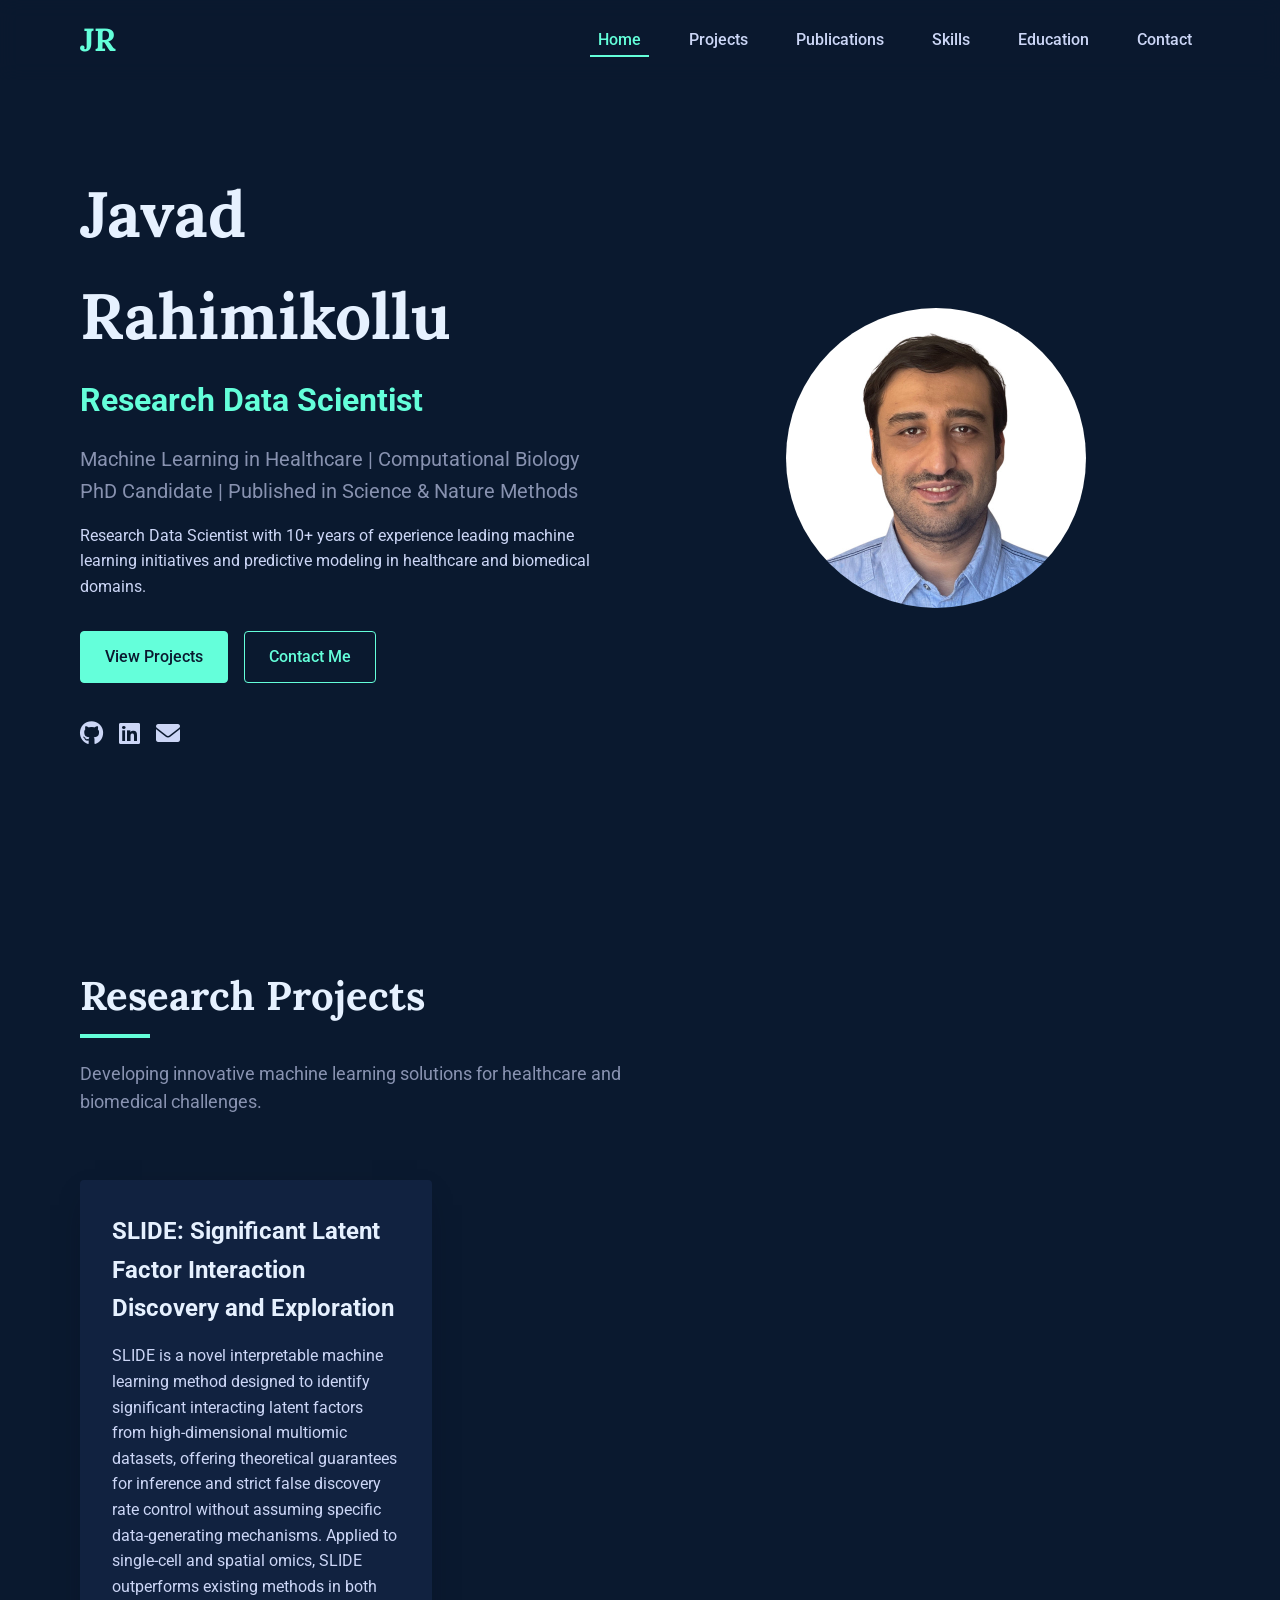
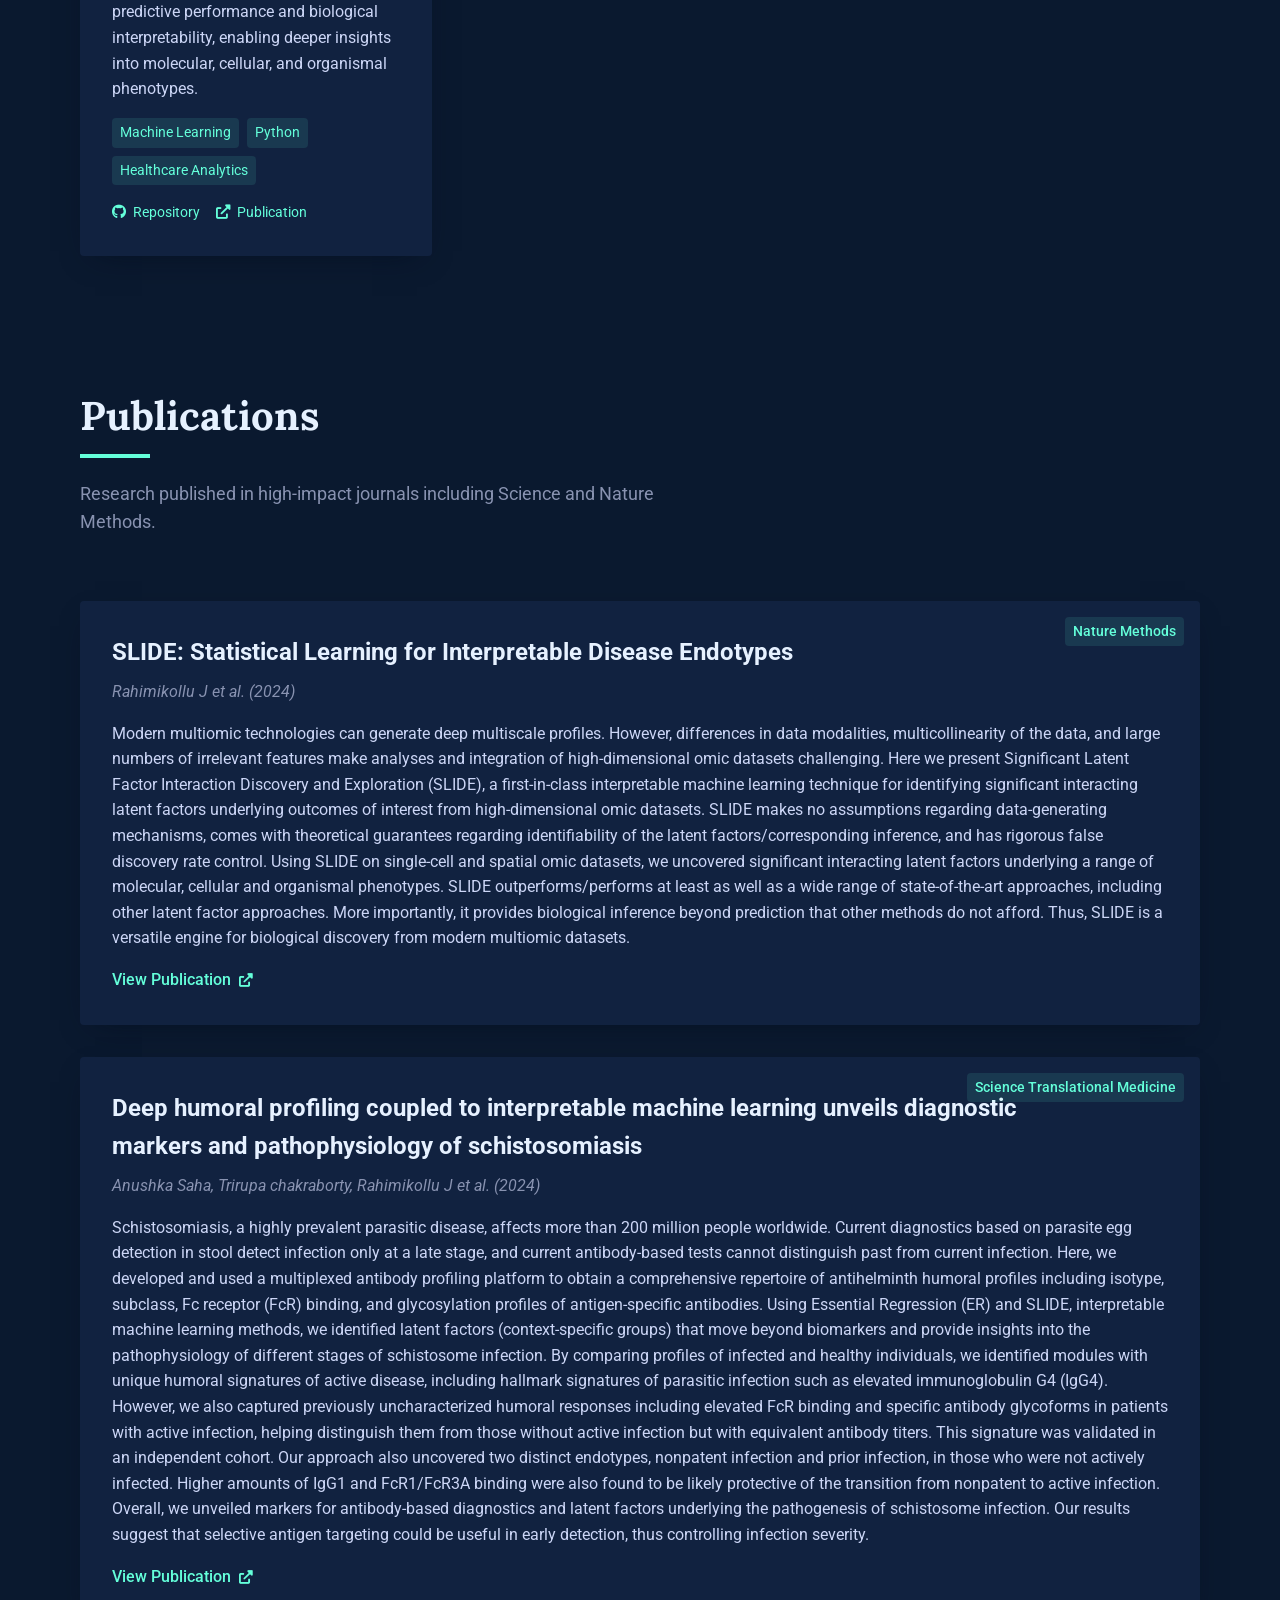
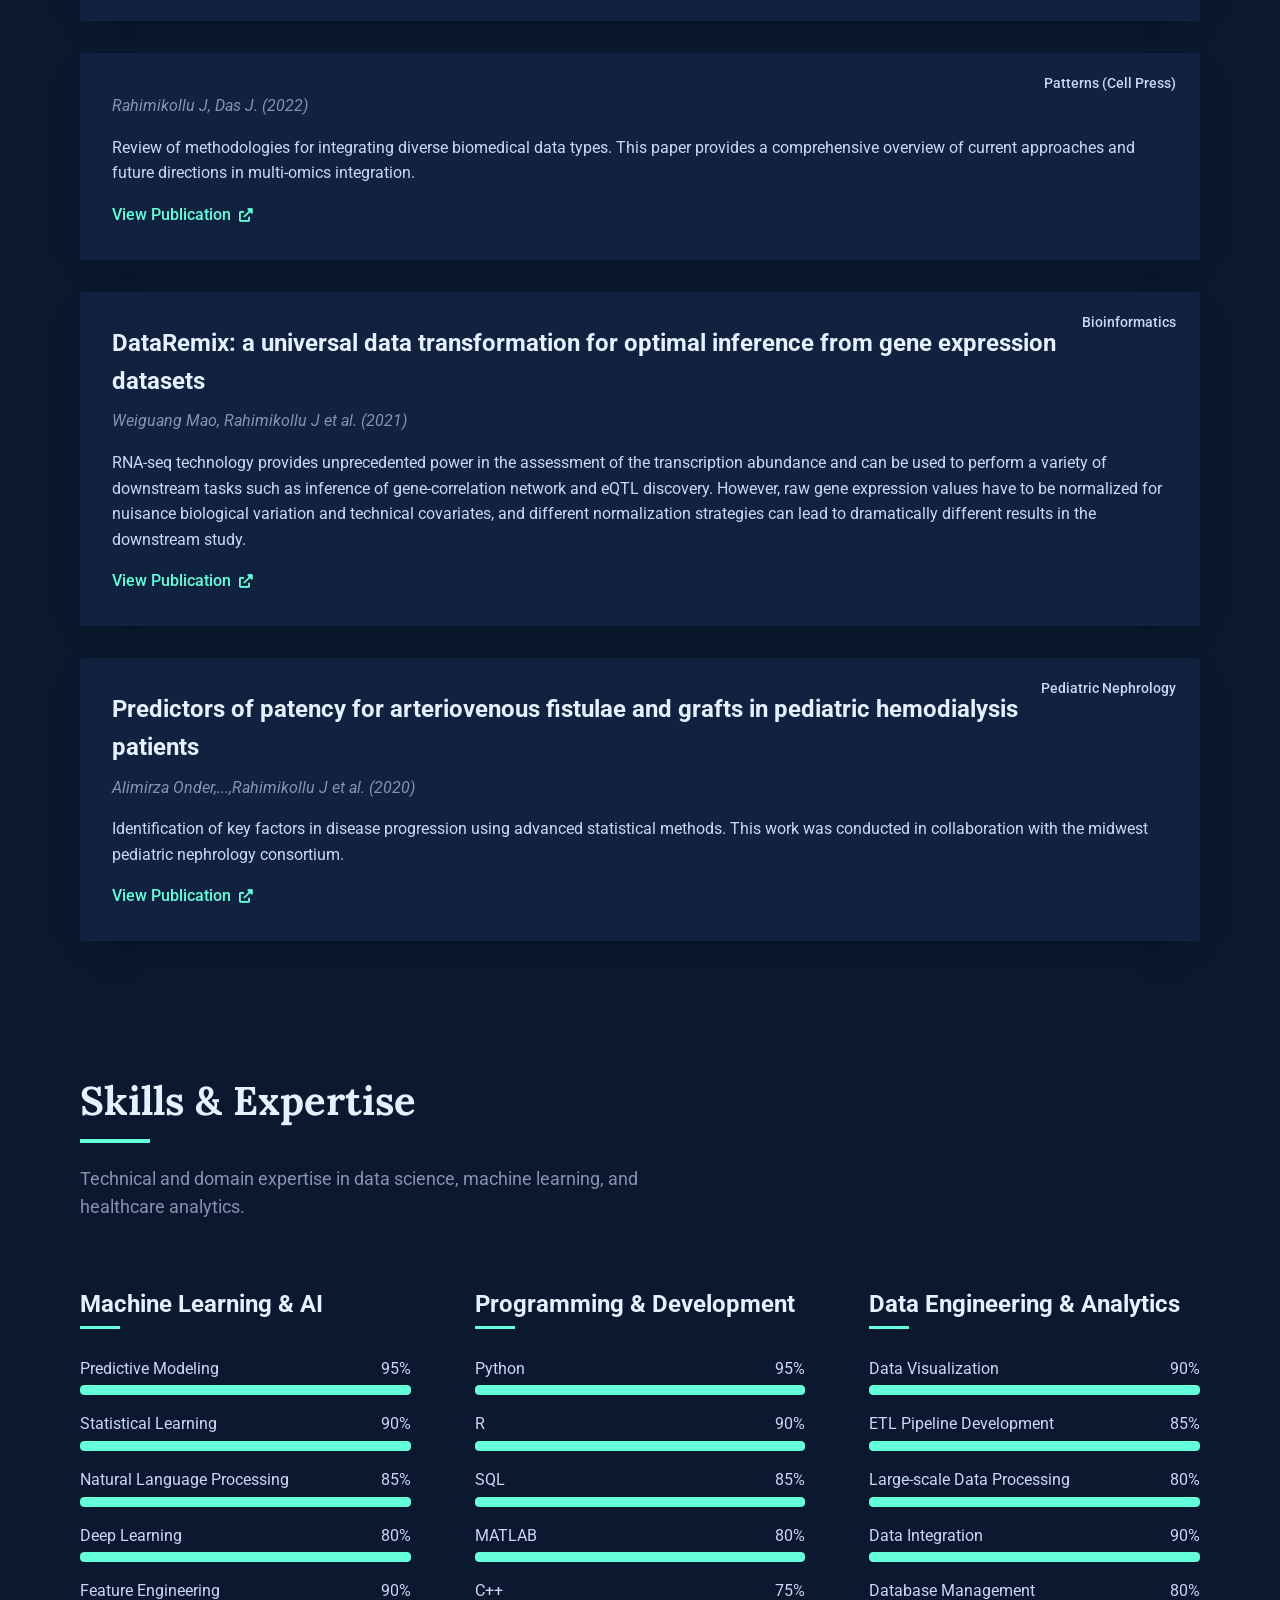
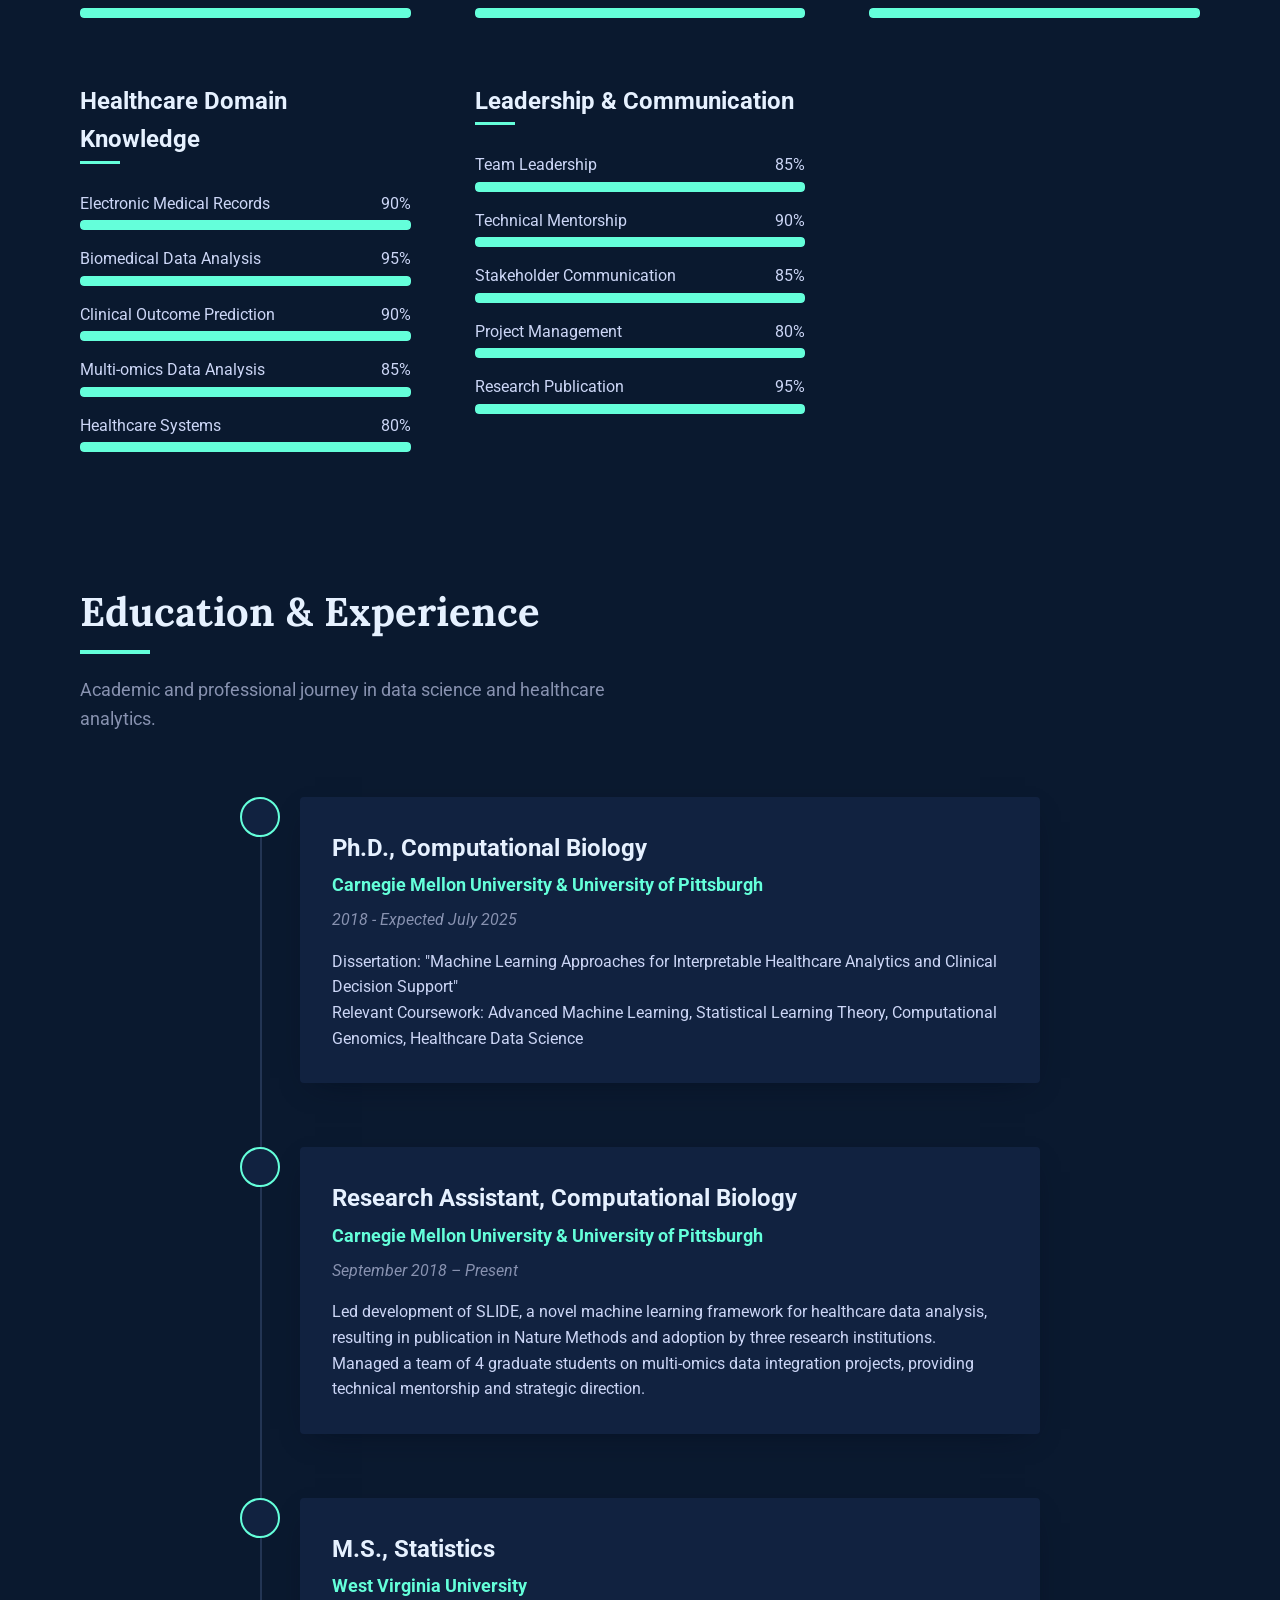
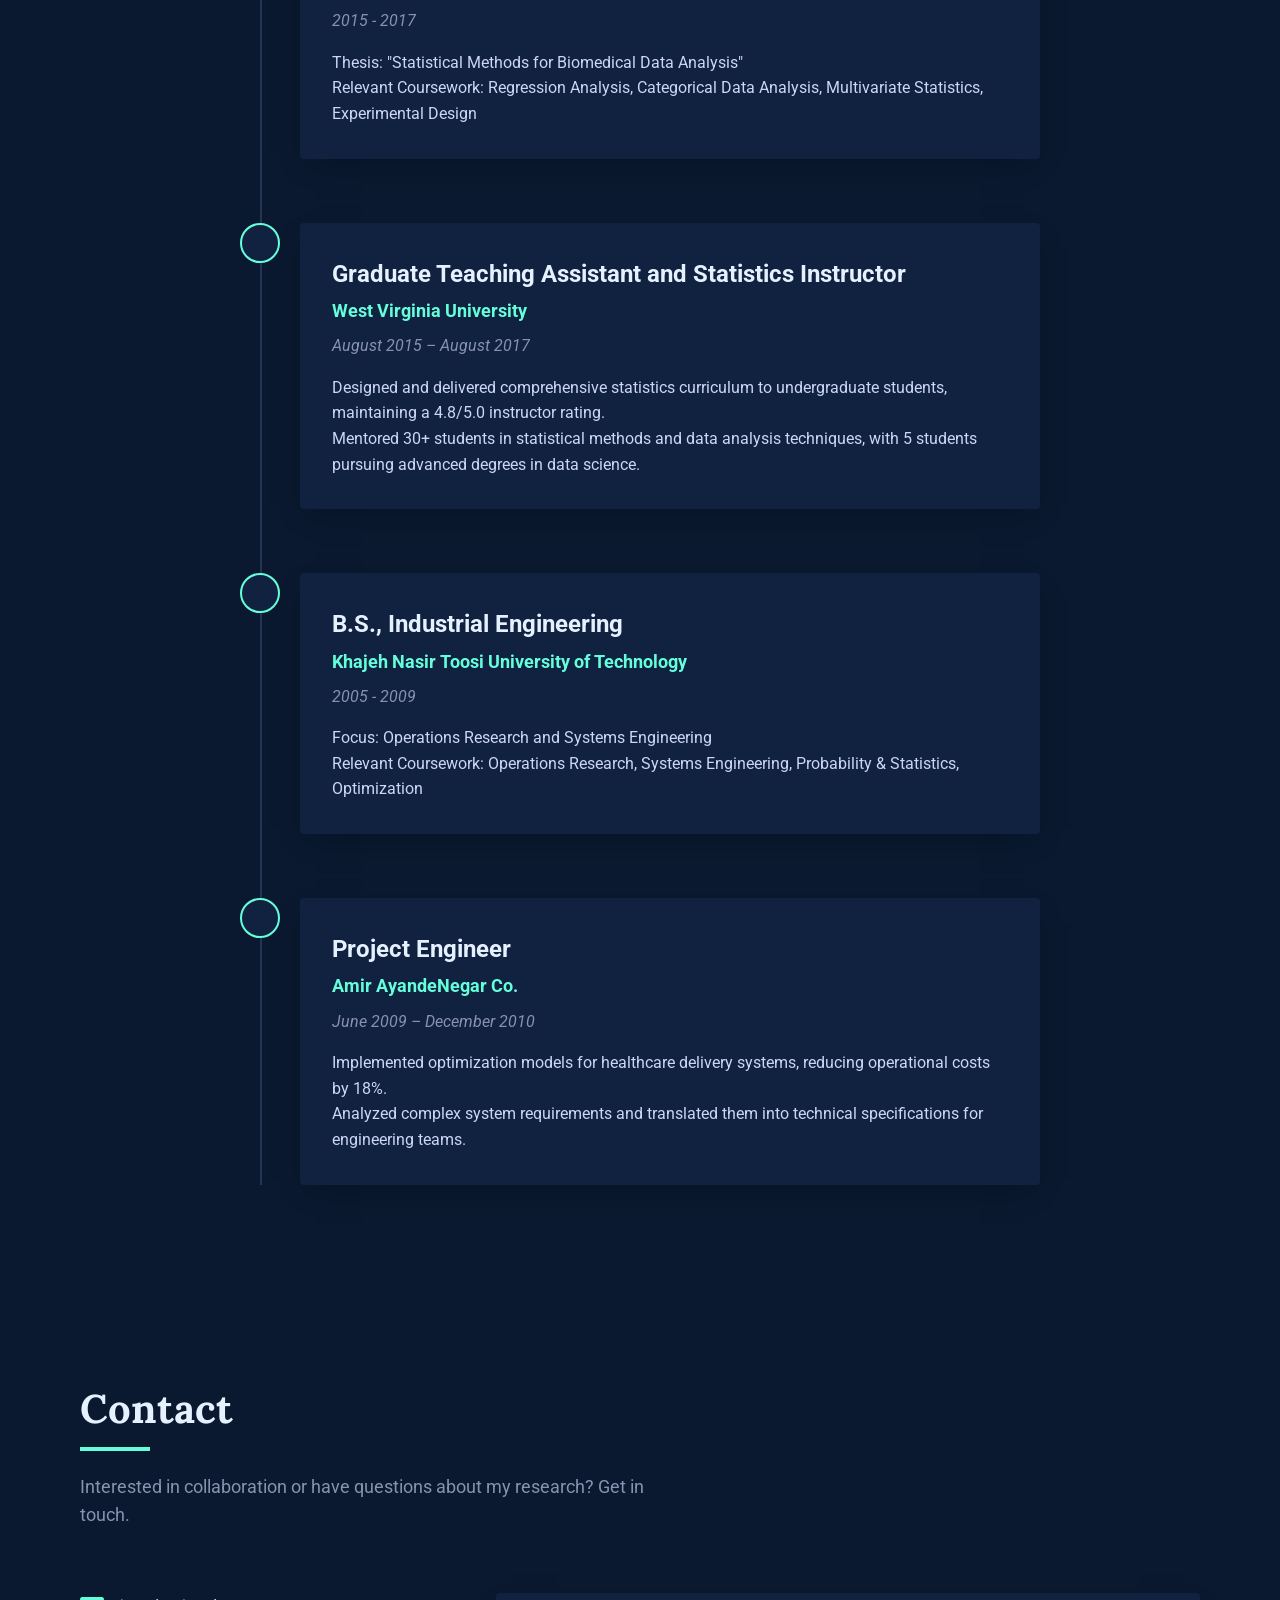
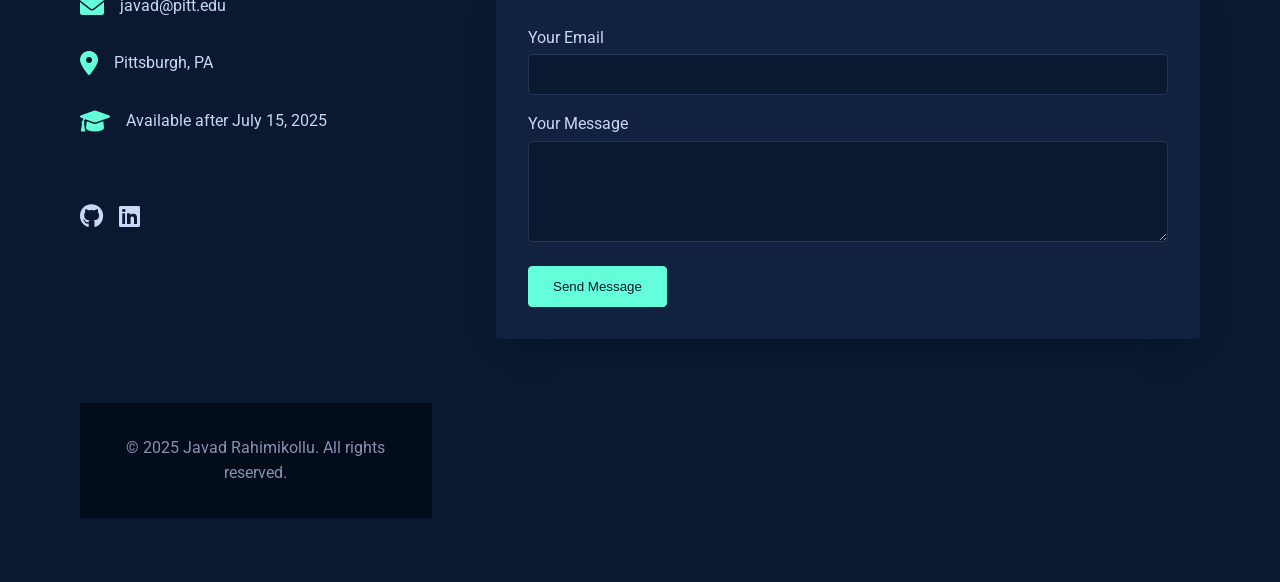
==== index.html @ 981ae3ec "Update index.html" ====
<!DOCTYPE html>
<html lang="en">
<head>
    <!-- Google tag (gtag.js) -->
<script async src="https://www.googletagmanager.com/gtag/js?id=G-7Z4J2TLZL6"></script>
<script>
  window.dataLayer = window.dataLayer || [];
  function gtag(){dataLayer.push(arguments);}
  gtag('js', new Date());

  gtag('config', 'G-7Z4J2TLZL6');
</script>
    <meta charset="UTF-8">
    <meta name="viewport" content="width=device-width, initial-scale=1.0">
    <title>Javad Rahimikollu | Statistical Machine Learning</title>
    <link rel="stylesheet" href="https://cdnjs.cloudflare.com/ajax/libs/font-awesome/6.0.0/css/all.min.css">
    <link rel="stylesheet" href="assets/css/styles.css">
    <link rel="stylesheet" href="assets/css/responsive.css">
    <!-- Google Fonts -->
    <link rel="preconnect" href="https://fonts.googleapis.com">
    <link rel="preconnect" href="https://fonts.gstatic.com" crossorigin>
    <link href="https://fonts.googleapis.com/css2?family=Roboto:wght@300;400;500;700&family=Lora:wght@400;500;600;700&display=swap" rel="stylesheet">
    <!-- Meta tags for SEO -->
    <meta name="description" content="Javad Rahimikollu - Data Scientist specializing in interpretable and statistical machine learning for healthcare and computational biology. Published in Science & Nature Methods.">
    <meta name="keywords" content="data scientist, machine learning, healthcare analytics, computational biology, research, Pittsburgh">
    <!-- Open Graph / Social Media -->
    <meta property="og:title" content="Javad Rahimikollu | Research Data Scientist">
    <meta property="og:description" content="Machine Learning in Healthcare | Computational Biology PhD Candidate | Published in Science & Nature Methods">
    <meta property="og:type" content="website">
</head>
<body>
    <!-- Navigation -->
    <nav id="navbar">
        <div class="container">
            <div class="logo">
                <a href="#home">JR</a>
            </div>
            <ul class="nav-links">
                <li><a href="#home" class="nav-link active">Home</a></li>
                <li><a href="#projects" class="nav-link">Projects</a></li>
                <li><a href="#publications" class="nav-link">Publications</a></li>
                <li><a href="#skills" class="nav-link">Skills</a></li>
                <li><a href="#education" class="nav-link">Education</a></li>
                <li><a href="#contact" class="nav-link">Contact</a></li>
            </ul>
            <div class="hamburger">
                <span class="bar"></span>
                <span class="bar"></span>
                <span class="bar"></span>
            </div>
        </div>
    </nav>

    <!-- Home/About Section -->
    <section id="home" class="section">
        <div class="container">
            <div class="hero">
                <div class="hero-content">
                    <h1>Javad Rahimikollu</h1>
                    <h2>Research Data Scientist</h2>
                    <p class="lead">Machine Learning in Healthcare | Computational Biology PhD Candidate | Published in Science & Nature Methods</p>
                    <p>Research Data Scientist with 10+ years of experience leading machine learning initiatives and predictive modeling in healthcare and biomedical domains.</p>
                    <div class="cta-buttons">
                        <a href="#projects" class="btn btn-primary">View Projects</a>
                        <a href="#contact" class="btn btn-secondary">Contact Me</a>
                    </div>
                    <div class="social-links">
                        <a href="https://github.com/jrahimik" target="_blank" aria-label="GitHub"><i class="fab fa-github"></i></a>
                        <a href="https://www.linkedin.com/in/javadrahimikollu/" target="_blank" aria-label="LinkedIn"><i class="fab fa-linkedin"></i></a>
                        <a href="mailto:javad@pitt.edu" aria-label="Email"><i class="fas fa-envelope"></i></a>
                    </div>
                </div>
                <div class="hero-image">
               <img src="assets/images/headshot.jpeg" alt="Javad Rahimikollu" class="profile-image">
               </div>

            </div>
        </div>
    </section>

    <!-- Research Projects Section -->
    <section id="projects" class="section">
        <div class="container">
            <h2 class="section-title">Research Projects</h2>
            <div class="section-description">
                <p>Developing innovative machine learning solutions for healthcare and biomedical challenges.</p>
            </div>
            <div class="projects-grid">
                <div class="project-card">
                    <div class="project-content">
                        <h3>SLIDE: Significant Latent Factor Interaction Discovery and Exploration</h3>
                        <p>SLIDE is a novel interpretable machine learning method designed to identify significant interacting latent factors from high-dimensional multiomic datasets, offering theoretical guarantees for inference and strict false discovery rate control without assuming specific data-generating mechanisms. Applied to single-cell and spatial omics, SLIDE outperforms existing methods in both predictive performance and biological interpretability, enabling deeper insights into molecular, cellular, and organismal phenotypes.</p>
                        <div class="project-tech">
                            <span>Machine Learning</span>
                            <span>Python</span>
                            <span>Healthcare Analytics</span>
                        </div>
                        <div class="project-links">
                            <a href="https://github.com/jrahimik/SLIDE" class="project-link"><i class="fab fa-github"></i> Repository</a>
                            <a href="#publications" class="project-link"><i class="fas fa-external-link-alt"></i> Publication</a>
                        </div>
                    </div>
                </div>
                
            </div>
        </div>
    </section>

    <!-- Publications Section -->
    <section id="publications" class="section">
        <div class="container">
            <h2 class="section-title">Publications</h2>
            <div class="section-description">
                <p>Research published in high-impact journals including Science and Nature Methods.</p>
            </div>
            <div class="publications-list">
                <div class="publication-item">
                    <div class="publication-badge high-impact">Nature Methods</div>
                    <h3 class="publication-title">SLIDE: Statistical Learning for Interpretable Disease Endotypes</h3>
                    <p class="publication-authors">Rahimikollu J et al. (2024)</p>
                    <p class="publication-description">Modern multiomic technologies can generate deep multiscale profiles. However, differences in data modalities, multicollinearity of the data, and large numbers of irrelevant features make analyses and integration of high-dimensional omic datasets challenging. Here we present Significant Latent Factor Interaction Discovery and Exploration (SLIDE), a first-in-class interpretable machine learning technique for identifying significant interacting latent factors underlying outcomes of interest from high-dimensional omic datasets. SLIDE makes no assumptions regarding data-generating mechanisms, comes with theoretical guarantees regarding identifiability of the latent factors/corresponding inference, and has rigorous false discovery rate control. Using SLIDE on single-cell and spatial omic datasets, we uncovered significant interacting latent factors underlying a range of molecular, cellular and organismal phenotypes. SLIDE outperforms/performs at least as well as a wide range of state-of-the-art approaches, including other latent factor approaches. More importantly, it provides biological inference beyond prediction that other methods do not afford. Thus, SLIDE is a versatile engine for biological discovery from modern multiomic datasets.</p>
                    <a href="https://www.nature.com/articles/s41592-024-02175-z" class="publication-link">View Publication <i class="fas fa-external-link-alt"></i></a>
                </div>
                
                <div class="publication-item">
                    <div class="publication-badge high-impact">Science Translational Medicine</div>
                    <h3 class="publication-title">Deep humoral profiling coupled to interpretable machine learning unveils diagnostic markers and pathophysiology of schistosomiasis</h3>
                    <p class="publication-authors">Anushka Saha, Trirupa chakraborty, Rahimikollu J et al. (2024)</p>
                    <p class="publication-description">Schistosomiasis, a highly prevalent parasitic disease, affects more than 200 million people worldwide. Current diagnostics based on parasite egg detection in stool detect infection only at a late stage, and current antibody-based tests cannot distinguish past from current infection. Here, we developed and used a multiplexed antibody profiling platform to obtain a comprehensive repertoire of antihelminth humoral profiles including isotype, subclass, Fc receptor (FcR) binding, and glycosylation profiles of antigen-specific antibodies. Using Essential Regression (ER) and SLIDE, interpretable machine learning methods, we identified latent factors (context-specific groups) that move beyond biomarkers and provide insights into the pathophysiology of different stages of schistosome infection. By comparing profiles of infected and healthy individuals, we identified modules with unique humoral signatures of active disease, including hallmark signatures of parasitic infection such as elevated immunoglobulin G4 (IgG4). However, we also captured previously uncharacterized humoral responses including elevated FcR binding and specific antibody glycoforms in patients with active infection, helping distinguish them from those without active infection but with equivalent antibody titers. This signature was validated in an independent cohort. Our approach also uncovered two distinct endotypes, nonpatent infection and prior infection, in those who were not actively infected. Higher amounts of IgG1 and FcR1/FcR3A binding were also found to be likely protective of the transition from nonpatent to active infection. Overall, we unveiled markers for antibody-based diagnostics and latent factors underlying the pathogenesis of schistosome infection. Our results suggest that selective antigen targeting could be useful in early detection, thus controlling infection severity.</p>
                    <a href="https://www.science.org/doi/10.1126/scitranslmed.adk7832" class="publication-link">View Publication <i class="fas fa-external-link-alt"></i></a>
                </div>
                
                <div class="publication-item">
                    <div class="publication-badge">Patterns (Cell Press)</div>
                    <h3 class="publication-title"></h3>
                    <p class="publication-authors">Rahimikollu J, Das J. (2022)</p>
                    <p class="publication-description">Review of methodologies for integrating diverse biomedical data types. This paper provides a comprehensive overview of current approaches and future directions in multi-omics integration.</p>
                    <a href="https://www.cell.com/patterns/pdf/S2666-3899(22)00174-X.pdf" class="publication-link">View Publication <i class="fas fa-external-link-alt"></i></a>
                </div>
                
                <div class="publication-item">
                    <div class="publication-badge">Bioinformatics</div>
                    <h3 class="publication-title">DataRemix: a universal data transformation for optimal inference from gene expression datasets</h3>
                    <p class="publication-authors">Weiguang Mao, Rahimikollu J et al. (2021)</p>
                    <p class="publication-description">RNA-seq technology provides unprecedented power in the assessment of the transcription abundance and can be used to perform a variety of downstream tasks such as inference of gene-correlation network and eQTL discovery. However, raw gene expression values have to be normalized for nuisance biological variation and technical covariates, and different normalization strategies can lead to dramatically different results in the downstream study.</p>
                    <a href="https://academic.oup.com/bioinformatics" class="publication-link">View Publication <i class="fas fa-external-link-alt"></i></a>
                </div>
                
                <div class="publication-item">
                    <div class="publication-badge">Pediatric Nephrology</div>
                    <h3 class="publication-title">Predictors of patency for arteriovenous fistulae and grafts in pediatric hemodialysis patients</h3>
                    <p class="publication-authors">Alimirza Onder,...,Rahimikollu J et al. (2020)</p>
                    <p class="publication-description">Identification of key factors in disease progression using advanced statistical methods. This work was conducted in collaboration with the midwest pediatric nephrology consortium.</p>
                    <a href="https://pubmed.ncbi.nlm.nih.gov/30264215/" class="publication-link">View Publication <i class="fas fa-external-link-alt"></i></a>
                </div>
            </div>
        </div>
    </section>

    <!-- Skills & Expertise Section -->
    <section id="skills" class="section">
        <div class="container">
            <h2 class="section-title">Skills & Expertise</h2>
            <div class="section-description">
                <p>Technical and domain expertise in data science, machine learning, and healthcare analytics.</p>
            </div>
            <div class="skills-container">
                <div class="skill-category">
                    <h3>Machine Learning & AI</h3>
                    <div class="skills-list">
                        <div class="skill-item">
                            <div class="skill-info">
                                <span>Predictive Modeling</span>
                                <span>95%</span>
                            </div>
                            <div class="skill-bar">
                                <div class="skill-progress" style="width: 95%"></div>
                            </div>
                        </div>
                        <div class="skill-item">
                            <div class="skill-info">
                                <span>Statistical Learning</span>
                                <span>90%</span>
                            </div>
                            <div class="skill-bar">
                                <div class="skill-progress" style="width: 90%"></div>
                            </div>
                        </div>
                        <div class="skill-item">
                            <div class="skill-info">
                                <span>Natural Language Processing</span>
                                <span>85%</span>
                            </div>
                            <div class="skill-bar">
                                <div class="skill-progress" style="width: 85%"></div>
                            </div>
                        </div>
                        <div class="skill-item">
                            <div class="skill-info">
                                <span>Deep Learning</span>
                                <span>80%</span>
                            </div>
                            <div class="skill-bar">
                                <div class="skill-progress" style="width: 80%"></div>
                            </div>
                        </div>
                        <div class="skill-item">
                            <div class="skill-info">
                                <span>Feature Engineering</span>
                                <span>90%</span>
                            </div>
                            <div class="skill-bar">
                                <div class="skill-progress" style="width: 90%"></div>
                            </div>
                        </div>
                    </div>
                </div>
                
                <div class="skill-category">
                    <h3>Programming & Development</h3>
                    <div class="skills-list">
                        <div class="skill-item">
                            <div class="skill-info">
                                <span>Python</span>
                                <span>95%</span>
                            </div>
                            <div class="skill-bar">
                                <div class="skill-progress" style="width: 95%"></div>
                            </div>
                        </div>
                        <div class="skill-item">
                            <div class="skill-info">
                                <span>R</span>
                                <span>90%</span>
                            </div>
                            <div class="skill-bar">
                                <div class="skill-progress" style="width: 90%"></div>
                            </div>
                        </div>
                        <div class="skill-item">
                            <div class="skill-info">
                                <span>SQL</span>
                                <span>85%</span>
                            </div>
                            <div class="skill-bar">
                                <div class="skill-progress" style="width: 85%"></div>
                            </div>
                        </div>
                        <div class="skill-item">
                            <div class="skill-info">
                                <span>MATLAB</span>
                                <span>80%</span>
                            </div>
                            <div class="skill-bar">
                                <div class="skill-progress" style="width: 80%"></div>
                            </div>
                        </div>
                        <div class="skill-item">
                            <div class="skill-info">
                                <span>C++</span>
                                <span>75%</span>
                            </div>
                            <div class="skill-bar">
                                <div class="skill-progress" style="width: 75%"></div>
                            </div>
                        </div>
                    </div>
                </div>
                
                <div class="skill-category">
                    <h3>Data Engineering & Analytics</h3>
                    <div class="skills-list">
                        <div class="skill-item">
                            <div class="skill-info">
                                <span>Data Visualization</span>
                                <span>90%</span>
                            </div>
                            <div class="skill-bar">
                                <div class="skill-progress" style="width: 90%"></div>
                            </div>
                        </div>
                        <div class="skill-item">
                            <div class="skill-info">
                                <span>ETL Pipeline Development</span>
                                <span>85%</span>
                            </div>
                            <div class="skill-bar">
                                <div class="skill-progress" style="width: 85%"></div>
                            </div>
                        </div>
                        <div class="skill-item">
                            <div class="skill-info">
                                <span>Large-scale Data Processing</span>
                                <span>80%</span>
                            </div>
                            <div class="skill-bar">
                                <div class="skill-progress" style="width: 80%"></div>
                            </div>
                        </div>
                        <div class="skill-item">
                            <div class="skill-info">
                                <span>Data Integration</span>
                                <span>90%</span>
                            </div>
                            <div class="skill-bar">
                                <div class="skill-progress" style="width: 90%"></div>
                            </div>
                        </div>
                        <div class="skill-item">
                            <div class="skill-info">
                                <span>Database Management</span>
                                <span>80%</span>
                            </div>
                            <div class="skill-bar">
                                <div class="skill-progress" style="width: 80%"></div>
                            </div>
                        </div>
                    </div>
                </div>
                
                <div class="skill-category">
                    <h3>Healthcare Domain Knowledge</h3>
                    <div class="skills-list">
                        <div class="skill-item">
                            <div class="skill-info">
                                <span>Electronic Medical Records</span>
                                <span>90%</span>
                            </div>
                            <div class="skill-bar">
                                <div class="skill-progress" style="width: 90%"></div>
                            </div>
                        </div>
                        <div class="skill-item">
                            <div class="skill-info">
                                <span>Biomedical Data Analysis</span>
                                <span>95%</span>
                            </div>
                            <div class="skill-bar">
                                <div class="skill-progress" style="width: 95%"></div>
                            </div>
                        </div>
                        <div class="skill-item">
                            <div class="skill-info">
                                <span>Clinical Outcome Prediction</span>
                                <span>90%</span>
                            </div>
                            <div class="skill-bar">
                                <div class="skill-progress" style="width: 90%"></div>
                            </div>
                        </div>
                        <div class="skill-item">
                            <div class="skill-info">
                                <span>Multi-omics Data Analysis</span>
                                <span>85%</span>
                            </div>
                            <div class="skill-bar">
                                <div class="skill-progress" style="width: 85%"></div>
                            </div>
                        </div>
                        <div class="skill-item">
                            <div class="skill-info">
                                <span>Healthcare Systems</span>
                                <span>80%</span>
                            </div>
                            <div class="skill-bar">
                                <div class="skill-progress" style="width: 80%"></div>
                            </div>
                        </div>
                    </div>
                </div>
                
                <div class="skill-category">
                    <h3>Leadership & Communication</h3>
                    <div class="skills-list">
                        <div class="skill-item">
                            <div class="skill-info">
                                <span>Team Leadership</span>
                                <span>85%</span>
                            </div>
                            <div class="skill-bar">
                                <div class="skill-progress" style="width: 85%"></div>
                            </div>
                        </div>
                        <div class="skill-item">
                            <div class="skill-info">
                                <span>Technical Mentorship</span>
                                <span>90%</span>
                            </div>
                            <div class="skill-bar">
                                <div class="skill-progress" style="width: 90%"></div>
                            </div>
                        </div>
                        <div class="skill-item">
                            <div class="skill-info">
                                <span>Stakeholder Communication</span>
                                <span>85%</span>
                            </div>
                            <div class="skill-bar">
                                <div class="skill-progress" style="width: 85%"></div>
                            </div>
                        </div>
                        <div class="skill-item">
                            <div class="skill-info">
                                <span>Project Management</span>
                                <span>80%</span>
                            </div>
                            <div class="skill-bar">
                                <div class="skill-progress" style="width: 80%"></div>
                            </div>
                        </div>
                        <div class="skill-item">
                            <div class="skill-info">
                                <span>Research Publication</span>
                                <span>95%</span>
                            </div>
                            <div class="skill-bar">
                                <div class="skill-progress" style="width: 95%"></div>
                            </div>
                        </div>
                    </div>
                </div>
            </div>
        </div>
    </section>

    <!-- Education & Experience Section -->
    <section id="education" class="section">
        <div class="container">
            <h2 class="section-title">Education & Experience</h2>
            <div class="section-description">
                <p>Academic and professional journey in data science and healthcare analytics.</p>
            </div>
            <div class="timeline">
                <div class="timeline-item">
                    <div class="timeline-marker"></div>
                    <div class="timeline-content">
                        <h3>Ph.D., Computational Biology</h3>
                        <h4>Carnegie Mellon University & University of Pittsburgh</h4>
                        <p class="timeline-date">2018 - Expected July 2025</p>
                        <p>Dissertation: "Machine Learning Approaches for Interpretable Healthcare Analytics and Clinical Decision Support"</p>
                        <p>Relevant Coursework: Advanced Machine Learning, Statistical Learning Theory, Computational Genomics, Healthcare Data Science</p>
                    </div>
                </div>
                
                <div class="timeline-item">
                    <div class="timeline-marker"></div>
                    <div class="timeline-content">
                        <h3>Research Assistant, Computational Biology</h3>
                        <h4>Carnegie Mellon University & University of Pittsburgh</h4>
                        <p class="timeline-date">September 2018 – Present</p>
                        <p>Led development of SLIDE, a novel machine learning framework for healthcare data analysis, resulting in publication in Nature Methods and adoption by three research institutions.</p>
                        <p>Managed a team of 4 graduate students on multi-omics data integration projects, providing technical mentorship and strategic direction.</p>
                    </div>
                </div>
                
                <div class="timeline-item">
                    <div class="timeline-marker"></div>
                    <div class="timeline-content">
                        <h3>M.S., Statistics</h3>
                        <h4>West Virginia University</h4>
                        <p class="timeline-date">2015 - 2017</p>
                        <p>Thesis: "Statistical Methods for Biomedical Data Analysis"</p>
                        <p>Relevant Coursework: Regression Analysis, Categorical Data Analysis, Multivariate Statistics, Experimental Design</p>
                    </div>
                </div>
                
                <div class="timeline-item">
                    <div class="timeline-marker"></div>
                    <div class="timeline-content">
                        <h3>Graduate Teaching Assistant and Statistics Instructor</h3>
                        <h4>West Virginia University</h4>
                        <p class="timeline-date">August 2015 – August 2017</p>
                        <p>Designed and delivered comprehensive statistics curriculum to undergraduate students, maintaining a 4.8/5.0 instructor rating.</p>
                        <p>Mentored 30+ students in statistical methods and data analysis techniques, with 5 students pursuing advanced degrees in data science.</p>
                    </div>
                </div>
                
                <div class="timeline-item">
                    <div class="timeline-marker"></div>
                    <div class="timeline-content">
                        <h3>B.S., Industrial Engineering</h3>
                        <h4>Khajeh Nasir Toosi University of Technology</h4>
                        <p class="timeline-date">2005 - 2009</p>
                        <p>Focus: Operations Research and Systems Engineering</p>
                        <p>Relevant Coursework: Operations Research, Systems Engineering, Probability & Statistics, Optimization</p>
                    </div>
                </div>
                
                <div class="timeline-item">
                    <div class="timeline-marker"></div>
                    <div class="timeline-content">
                        <h3>Project Engineer</h3>
                        <h4>Amir AyandeNegar Co.</h4>
                        <p class="timeline-date">June 2009 – December 2010</p>
                        <p>Implemented optimization models for healthcare delivery systems, reducing operational costs by 18%.</p>
                        <p>Analyzed complex system requirements and translated them into technical specifications for engineering teams.</p>
                    </div>
                </div>
            </div>
        </div>
    </section>

    <!-- Contact Section -->
    <section id="contact" class="section">
        <div class="container">
            <h2 class="section-title">Contact</h2>
            <div class="section-description">
                <p>Interested in collaboration or have questions about my research? Get in touch.</p>
            </div>
            <div class="contact-container">
                <div class="contact-info">
                    <div class="contact-item">
                        <i class="fas fa-envelope"></i>
                        <p>javad@pitt.edu</p>
                    </div>
                    <div class="contact-item">
                        <i class="fas fa-map-marker-alt"></i>
                        <p>Pittsburgh, PA</p>
                    </div>
                    <div class="contact-item">
                        <i class="fas fa-graduation-cap"></i>
                        <p>Available after July 15, 2025</p>
                    </div>
                    <div class="social-links">
                        <a href="https://github.com/jrahimik" target="_blank" aria-label="GitHub"><i class="fab fa-github"></i></a>
                        <a href="https://www.linkedin.com/in/javadrahimikollu/" target="_blank" aria-label="LinkedIn"><i class="fab fa-linkedin"></i></a>
                    </div>
                </div>
                <!-- modify this form HTML and place wherever you want your form -->
<div class="contact-form">
  <form action="https://formspree.io/f/xldjkedn" method="POST">
    <div class="form-group">
      <label for="email">Your Email</label>
      <input type="email" id="email" name="email" required class="form-control">
    </div>
    <div class="form-group">
      <label for="message">Your Message</label>
      <textarea id="message" name="message" rows="5" required class="form-control"></textarea>
    </div>
    <button type="submit" class="btn btn-primary">Send Message</button>
  </form>
</div>


    <!-- Footer -->
    <footer>
        <div class="container">
            <p>&copy; 2025 Javad Rahimikollu. All rights reserved.</p>
        </div>
    </footer>

    <!-- JavaScript -->
    <script src="assets/js/main.js"></script>
</body>
</html>
---- assets/css/styles.css ----
/* 
 * styles.css
 * Main stylesheet for Javad Rahimikollu's GitHub.io page
 */

/* ===== VARIABLES ===== */
:root {
    /* Colors */
    --primary-color: #0a192f;      /* Dark navy */
    --secondary-color: #64ffda;    /* Teal accent */
    --text-primary: #ccd6f6;       /* Light slate */
    --text-secondary: #8892b0;     /* Slate */
    --bg-color: #0a192f;           /* Dark navy */
    --bg-light: #112240;           /* Light navy */
    --white: #e6f1ff;              /* White */
    --black: #020c1b;              /* Black */
    --gray: #233554;               /* Gray */
    
    /* Typography */
    --font-sans: 'Roboto', sans-serif;
    --font-serif: 'Lora', serif;
    
    /* Spacing */
    --space-xs: 0.25rem;
    --space-sm: 0.5rem;
    --space-md: 1rem;
    --space-lg: 2rem;
    --space-xl: 4rem;
    
    /* Transitions */
    --transition: all 0.25s cubic-bezier(0.645, 0.045, 0.355, 1);
    
    /* Border Radius */
    --border-radius: 4px;
}

/* ===== RESET ===== */
*, *::before, *::after {
    box-sizing: border-box;
    margin: 0;
    padding: 0;
}

html {
    scroll-behavior: smooth;
    scroll-padding-top: 80px; /* Account for fixed navbar */
}

body {
    font-family: var(--font-sans);
    background-color: var(--bg-color);
    color: var(--text-primary);
    line-height: 1.6;
    overflow-x: hidden;
}

a {
    text-decoration: none;
    color: var(--secondary-color);
    transition: var(--transition);
}

a:hover {
    color: var(--white);
}

ul {
    list-style: none;
}

img {
    max-width: 100%;
    height: auto;
}

/* ===== UTILITY CLASSES ===== */
.container {
    width: 90%;
    max-width: 1200px;
    margin: 0 auto;
    padding: 0 var(--space-md);
}

.btn {
    display: inline-block;
    padding: 0.75rem 1.5rem;
    border-radius: var(--border-radius);
    font-weight: 500;
    text-align: center;
    cursor: pointer;
    transition: var(--transition);
}

.btn-primary {
    background-color: var(--secondary-color);
    color: var(--primary-color);
    border: 1px solid var(--secondary-color);
}

.btn-primary:hover {
    background-color: transparent;
    color: var(--secondary-color);
}

.btn-secondary {
    background-color: transparent;
    color: var(--secondary-color);
    border: 1px solid var(--secondary-color);
}

.btn-secondary:hover {
    background-color: rgba(100, 255, 218, 0.1);
}

.section {
    padding: var(--space-xl) 0;
}

.section-title {
    font-size: 2.5rem;
    margin-bottom: var(--space-lg);
    color: var(--white);
    font-family: var(--font-serif);
    position: relative;
    display: inline-block;
}

.section-title::after {
    content: '';
    position: absolute;
    bottom: -10px;
    left: 0;
    width: 70px;
    height: 4px;
    background-color: var(--secondary-color);
}

.section-description {
    margin-bottom: var(--space-xl);
    color: var(--text-secondary);
    font-size: 1.1rem;
    max-width: 600px;
}

/* ===== NAVBAR ===== */
#navbar {
    position: fixed;
    top: 0;
    left: 0;
    width: 100%;
    background-color: rgba(10, 25, 47, 0.9);
    backdrop-filter: blur(10px);
    z-index: 1000;
    box-shadow: 0 10px 30px -10px rgba(2, 12, 27, 0.7);
    transition: var(--transition);
    height: 80px;
}

#navbar .container {
    display: flex;
    justify-content: space-between;
    align-items: center;
    height: 100%;
}

.logo a {
    font-size: 2rem;
    font-weight: 700;
    color: var(--secondary-color);
    font-family: var(--font-serif);
}

.nav-links {
    display: flex;
    align-items: center;
}

.nav-links li {
    margin-left: var(--space-lg);
}

.nav-link {
    color: var(--text-primary);
    font-weight: 500;
    padding: 0.5rem;
    position: relative;
}

.nav-link::after {
    content: '';
    position: absolute;
    bottom: 0;
    left: 0;
    width: 0;
    height: 2px;
    background-color: var(--secondary-color);
    transition: var(--transition);
}

.nav-link:hover::after,
.nav-link.active::after {
    width: 100%;
}

.nav-link:hover,
.nav-link.active {
    color: var(--secondary-color);
}

.hamburger {
    display: none;
    cursor: pointer;
}

.bar {
    display: block;
    width: 25px;
    height: 3px;
    margin: 5px auto;
    background-color: var(--text-primary);
    transition: var(--transition);
}

/* ===== HOME/ABOUT SECTION ===== */
#home {
    min-height: 100vh;
    display: flex;
    align-items: center;
    padding-top: 80px; /* Account for navbar */
}

.hero {
    display: flex;
    align-items: center;
    justify-content: space-between;
    gap: var(--space-xl);
}

.hero-content {
    flex: 1;
}

.hero-image {
    flex: 1;
    display: flex;
    justify-content: center;
    align-items: center;
}

.profile-image-placeholder {
    width: 300px;
    height: 300px;
    border-radius: 50%;
    background-color: var(--bg-light);
    display: flex;
    justify-content: center;
    align-items: center;
    border: 2px solid var(--secondary-color);
}

.profile-image-placeholder i {
    font-size: 8rem;
    color: var(--secondary-color);
}

h1 {
    font-size: 4rem;
    margin-bottom: var(--space-sm);
    color: var(--white);
    font-family: var(--font-serif);
}

h2 {
    font-size: 2rem;
    margin-bottom: var(--space-md);
    color: var(--secondary-color);
}

.lead {
    font-size: 1.25rem;
    margin-bottom: var(--space-md);
    color: var(--text-secondary);
}

.cta-buttons {
    margin: var(--space-lg) 0;
    display: flex;
    gap: var(--space-md);
}

.social-links {
    display: flex;
    gap: var(--space-md);
    margin-top: var(--space-lg);
}

.social-links a {
    font-size: 1.5rem;
    color: var(--text-primary);
    transition: var(--transition);
}

.social-links a:hover {
    color: var(--secondary-color);
    transform: translateY(-3px);
}

/* ===== PROJECTS SECTION ===== */
.projects-grid {
    display: grid;
    grid-template-columns: repeat(auto-fill, minmax(300px, 1fr));
    gap: var(--space-lg);
}

.project-card {
    background-color: var(--bg-light);
    border-radius: var(--border-radius);
    overflow: hidden;
    box-shadow: 0 10px 30px -15px rgba(2, 12, 27, 0.7);
    transition: var(--transition);
    height: 100%;
    display: flex;
    flex-direction: column;
}

.project-card:hover {
    transform: translateY(-5px);
    box-shadow: 0 20px 30px -15px rgba(2, 12, 27, 0.7);
}

.project-content {
    padding: var(--space-lg);
    flex: 1;
    display: flex;
    flex-direction: column;
}

.project-content h3 {
    font-size: 1.5rem;
    margin-bottom: var(--space-md);
    color: var(--white);
}

.project-tech {
    display: flex;
    flex-wrap: wrap;
    gap: var(--space-sm);
    margin: var(--space-md) 0;
}

.project-tech span {
    background-color: rgba(100, 255, 218, 0.1);
    color: var(--secondary-color);
    padding: 0.25rem 0.5rem;
    border-radius: var(--border-radius);
    font-size: 0.85rem;
}

.project-links {
    margin-top: auto;
    display: flex;
    gap: var(--space-md);
}

.project-link {
    font-size: 0.9rem;
}

.project-link i {
    margin-right: var(--space-xs);
}

/* ===== PUBLICATIONS SECTION ===== */
.publications-list {
    display: flex;
    flex-direction: column;
    gap: var(--space-lg);
}

.publication-item {
    background-color: var(--bg-light);
    border-radius: var(--border-radius);
    padding: var(--space-lg);
    position: relative;
    box-shadow: 0 10px 30px -15px rgba(2, 12, 27, 0.7);
    transition: var(--transition);
}

.publication-item:hover {
    transform: translateY(-5px);
    box-shadow: 0 20px 30px -15px rgba(2, 12, 27, 0.7);
}

.publication-badge {
    position: absolute;
    top: var(--space-md);
    right: var(--space-md);
    padding: 0.25rem 0.5rem;
    border-radius: var(--border-radius);
    font-size: 0.85rem;
    font-weight: 500;
}

.high-impact {
    background-color: rgba(100, 255, 218, 0.1);
    color: var(--secondary-color);
}

.profile-image {
    width: 300px;
    height: 300px;
    border-radius: 50%;
    object-fit: cover;
    border: 4px solid var(--accent-color);
}


.publication-title {
    font-size: 1.5rem;
    margin-bottom: var(--space-sm);
    color: var(--white);
    padding-right: 100px; /* Make room for badge */
}

.publication-authors {
    color: var(--text-secondary);
    margin-bottom: var(--space-md);
    font-style: italic;
}

.publication-description {
    margin-bottom: var(--space-md);
}

.publication-link {
    display: inline-block;
    font-weight: 500;
}

.publication-link i {
    margin-left: var(--space-xs);
    font-size: 0.85rem;
}

/* ===== SKILLS SECTION ===== */
.skills-container {
    display: grid;
    grid-template-columns: repeat(auto-fill, minmax(300px, 1fr));
    gap: var(--space-xl);
}

.skill-category h3 {
    font-size: 1.5rem;
    margin-bottom: var(--space-lg);
    color: var(--white);
    position: relative;
    display: inline-block;
}

.skill-category h3::after {
    content: '';
    position: absolute;
    bottom: -5px;
    left: 0;
    width: 40px;
    height: 3px;
    background-color: var(--secondary-color);
}

.skills-list {
    display: flex;
    flex-direction: column;
    gap: var(--space-md);
}

.skill-item {
    width: 100%;
}

.skill-info {
    display: flex;
    justify-content: space-between;
    margin-bottom: var(--space-xs);
}

.skill-bar {
    height: 10px;
    background-color: var(--gray);
    border-radius: var(--border-radius);
    overflow: hidden;
}

.skill-progress {
    height: 100%;
    background-color: var(--secondary-color);
    border-radius: var(--border-radius);
}

/* ===== EDUCATION & EXPERIENCE SECTION ===== */
.timeline {
    position: relative;
    max-width: 800px;
    margin: 0 auto;
}

.timeline::before {
    content: '';
    position: absolute;
    top: 0;
    left: 20px;
    height: 100%;
    width: 2px;
    background-color: var(--gray);
}

.timeline-item {
    position: relative;
    margin-bottom: var(--space-xl);
    padding-left: 60px;
}

.timeline-marker {
    position: absolute;
    top: 0;
    left: 0;
    width: 40px;
    height: 40px;
    background-color: var(--bg-light);
    border: 2px solid var(--secondary-color);
    border-radius: 50%;
    z-index: 1;
}

.timeline-content {
    background-color: var(--bg-light);
    padding: var(--space-lg);
    border-radius: var(--border-radius);
    box-shadow: 0 10px 30px -15px rgba(2, 12, 27, 0.7);
}

.timeline-content h3 {
    font-size: 1.5rem;
    margin-bottom: var(--space-xs);
    color: var(--white);
}

.timeline-content h4 {
    font-size: 1.1rem;
    margin-bottom: var(--space-sm);
    color: var(--secondary-color);
}

.timeline-date {
    font-style: italic;
    color: var(--text-secondary);
    margin-bottom: var(--space-md);
}

/* ===== CONTACT SECTION ===== */
.contact-container {
    display: grid;
    grid-template-columns: 1fr 2fr;
    gap: var(--space-xl);
}

.contact-info {
    display: flex;
    flex-direction: column;
    gap: var(--space-lg);
}

.contact-item {
    display: flex;
    align-items: center;
    gap: var(--space-md);
}

.contact-item i {
    font-size: 1.5rem;
    color: var(--secondary-color);
}

.contact-form {
    background-color: var(--bg-light);
    padding: var(--space-lg);
    border-radius: var(--border-radius);
    box-shadow: 0 10px 30px -15px rgba(2, 12, 27, 0.7);
}

.form-group {
    margin-bottom: var(--space-md);
}

.form-group label {
    display: block;
    margin-bottom: var(--space-xs);
    color: var(--text-primary);
}

.form-group input,
.form-group textarea {
    width: 100%;
    padding: 0.75rem;
    background-color: var(--bg-color);
    border: 1px solid var(--gray);
    border-radius: var(--border-radius);
    color: var(--text-primary);
    font-family: var(--font-sans);
}

.form-group input:focus,
.form-group textarea:focus {
    outline: none;
    border-color: var(--secondary-color);
}

/* ===== FOOTER ===== */
footer {
    background-color: var(--black);
    padding: var(--space-lg) 0;
    text-align: center;
    color: var(--text-secondary);
}

/* ===== MEDIA QUERIES ===== */
@media (max-width: 992px) {
    .hero {
        flex-direction: column-reverse;
        text-align: center;
    }
    
    .hero-content {
        margin-top: var(--space-lg);
    }
    
    .section-title,
    .section-description {
        text-align: center;
    }
    
    .section-title::after {
        left: 50%;
        transform: translateX(-50%);
    }
    
    .cta-buttons,
    .social-links {
        justify-content: center;
    }
    
    .contact-container {
        grid-template-columns: 1fr;
    }
    
    .contact-info {
        order: 2;
    }
    
    .contact-form {
        order: 1;
    }
}

@media (max-width: 768px) {
    .nav-links {
        position: fixed;
        top: 80px;
        left: -100%;
        width: 100%;
        height: calc(100vh - 80px);
        background-color: var(--bg-color);
        flex-direction: column;
        align-items: center;
        justify-content: center;
        gap: var(--space-lg);
        transition: var(--transition);
    }
    
    .nav-links.active {
        left: 0;
    }
    
    .nav-links li {
        margin-left: 0;
    }
    
    .hamburger {
        display: block;
    }
    
    .hamburger.active .bar:nth-child(2) {
        opacity: 0;
    }
    
    .hamburger.active .bar:nth-child(1) {
        transform: translateY(8px) rotate(45deg);
    }
    
    .hamburger.active .bar:nth-child(3) {
        transform: translateY(-8px) rotate(-45deg);
    }
    
    .skills-container {
        grid-template-columns: 1fr;
    }
    
    .timeline::before {
        left: 10px;
    }
    
    .timeline-item {
        padding-left: 40px;
    }
    
    .timeline-marker {
        width: 20px;
        height: 20px;
    }
}

@media (max-width: 576px) {
    h1 {
        font-size: 2.5rem;
    }
    
    h2 {
        font-size: 1.5rem;
    }
    
    .section-title {
        font-size: 2rem;
    }
    
    .cta-buttons {
        flex-direction: column;
        gap: var(--space-sm);
    }
    
    .projects-grid {
        grid-template-columns: 1fr;
    }
}
---- assets/css/responsive.css ----
/* 
 * responsive.css
 * Additional responsive styles for Javad Rahimikollu's GitHub.io page
 */

/* ===== RESPONSIVE ENHANCEMENTS ===== */

/* Extra small devices (phones, 576px and down) */
@media (max-width: 576px) {
    /* Typography adjustments */
    h1 {
        font-size: 2.25rem;
    }
    
    h2 {
        font-size: 1.25rem;
    }
    
    .section-title {
        font-size: 1.75rem;
    }
    
    .lead {
        font-size: 1rem;
    }
    
    /* Layout adjustments */
    .section {
        padding: var(--space-lg) 0;
    }
    
    /* Project cards */
    .project-card {
        min-height: auto;
    }
    
    /* Publication items */
    .publication-badge {
        position: static;
        display: inline-block;
        margin-bottom: var(--space-xs);
    }
    
    .publication-title {
        padding-right: 0;
    }
    
    /* Contact form */
    .form-group input,
    .form-group textarea {
        padding: 0.5rem;
    }
    
    /* Timeline */
    .timeline::before {
        left: 8px;
    }
    
    .timeline-item {
        padding-left: 30px;
    }
    
    .timeline-marker {
        width: 16px;
        height: 16px;
    }
}

/* Small devices (landscape phones, 576px to 768px) */
@media (min-width: 577px) and (max-width: 768px) {
    /* Typography adjustments */
    h1 {
        font-size: 2.75rem;
    }
    
    /* Timeline */
    .timeline::before {
        left: 15px;
    }
    
    .timeline-item {
        padding-left: 45px;
    }
    
    .timeline-marker {
        width: 30px;
        height: 30px;
    }
}

/* Medium devices (tablets, 768px to 992px) */
@media (min-width: 769px) and (max-width: 992px) {
    /* Projects grid */
    .projects-grid {
        grid-template-columns: repeat(2, 1fr);
    }
    
    /* Skills container */
    .skills-container {
        grid-template-columns: repeat(2, 1fr);
    }
}

/* Large devices (desktops, 992px and up) */
@media (min-width: 993px) {
    /* Enhanced animations for desktop */
    .project-card:hover {
        transform: translateY(-10px);
        box-shadow: 0 30px 60px -15px rgba(2, 12, 27, 0.7);
    }
    
    .publication-item:hover {
        transform: translateY(-8px);
    }
    
    /* Skill bars animation */
    @keyframes skillProgress {
        from { width: 0; }
        to { width: 100%; }
    }
    
    .skill-progress {
        animation: skillProgress 1.5s ease-out forwards;
    }
    
    /* Timeline hover effects */
    .timeline-item:hover .timeline-marker {
        transform: scale(1.2);
        border-width: 3px;
    }
    
    .timeline-marker {
        transition: transform 0.3s ease, border-width 0.3s ease;
    }
}

/* Print styles for resume printing */
@media print {
    body {
        background-color: white;
        color: black;
    }
    
    #navbar, footer, .cta-buttons, .contact-form {
        display: none;
    }
    
    .section {
        padding: 1rem 0;
        page-break-inside: avoid;
    }
    
    a {
        color: black;
        text-decoration: underline;
    }
    
    .skill-bar {
        border: 1px solid #ccc;
    }
    
    .skill-progress {
        background-color: #888;
    }
    
    .timeline::before {
        background-color: #888;
    }
    
    .timeline-marker {
        border-color: #888;
    }
}

/* Touch device optimizations */
@media (hover: none) {
    .nav-link::after {
        height: 3px; /* Thicker tap target */
    }
    
    .btn {
        padding: 0.85rem 1.75rem; /* Larger tap target */
    }
    
    .social-links a {
        padding: 0.5rem; /* Larger tap target */
    }
}

/* High-resolution displays */
@media (-webkit-min-device-pixel-ratio: 2), (min-resolution: 192dpi) {
    body {
        font-weight: 300; /* Slightly lighter font weight for retina displays */
    }
    
    .section-title::after {
        height: 3px; /* Slightly thinner line for retina displays */
    }
}

/* Dark mode preference */
@media (prefers-color-scheme: dark) {
    /* Already dark themed, but could adjust for even darker preference */
    :root {
        --bg-color: #05101e;
        --bg-light: #0a1930;
    }
}

/* Reduced motion preference */
@media (prefers-reduced-motion: reduce) {
    html {
        scroll-behavior: auto;
    }
    
    .project-card:hover,
    .publication-item:hover,
    .timeline-item:hover .timeline-marker {
        transform: none;
    }
    
    .skill-progress {
        animation: none;
    }
    
    * {
        transition-duration: 0.001ms !important;
    }
}
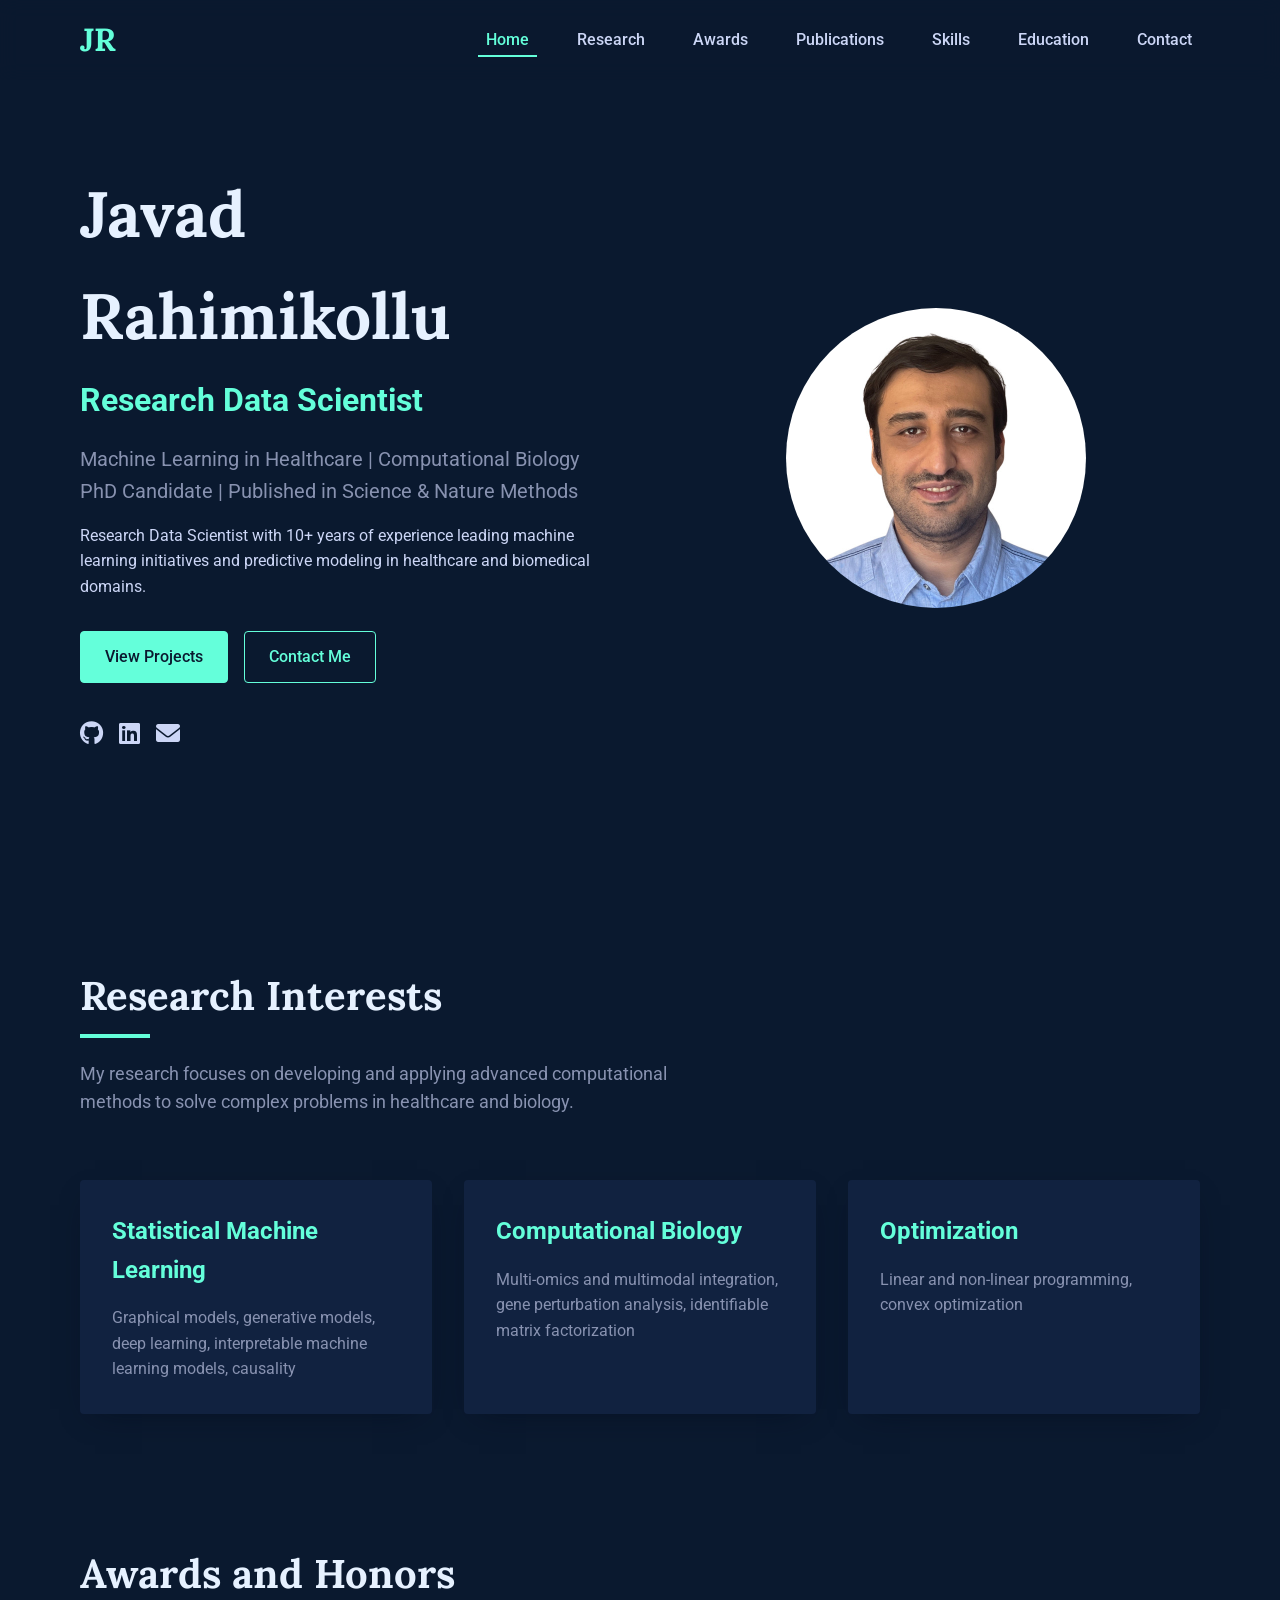
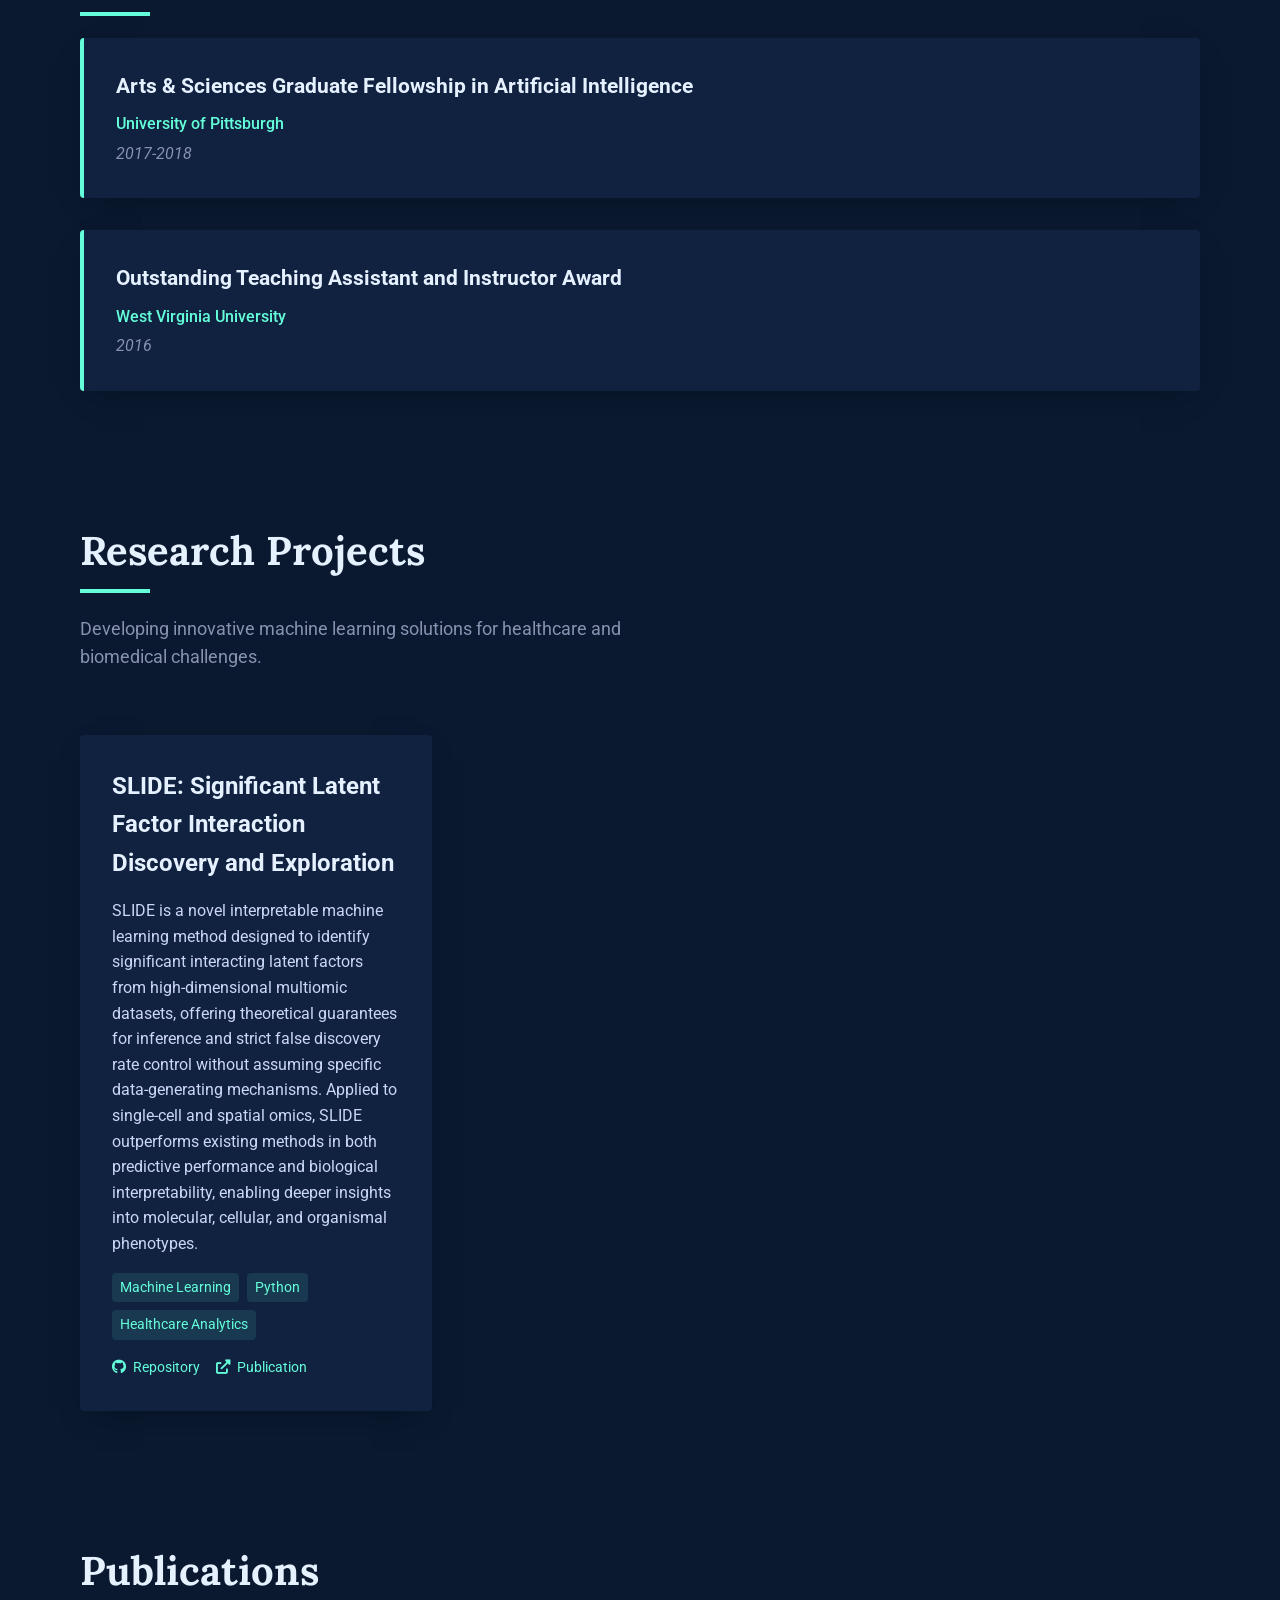
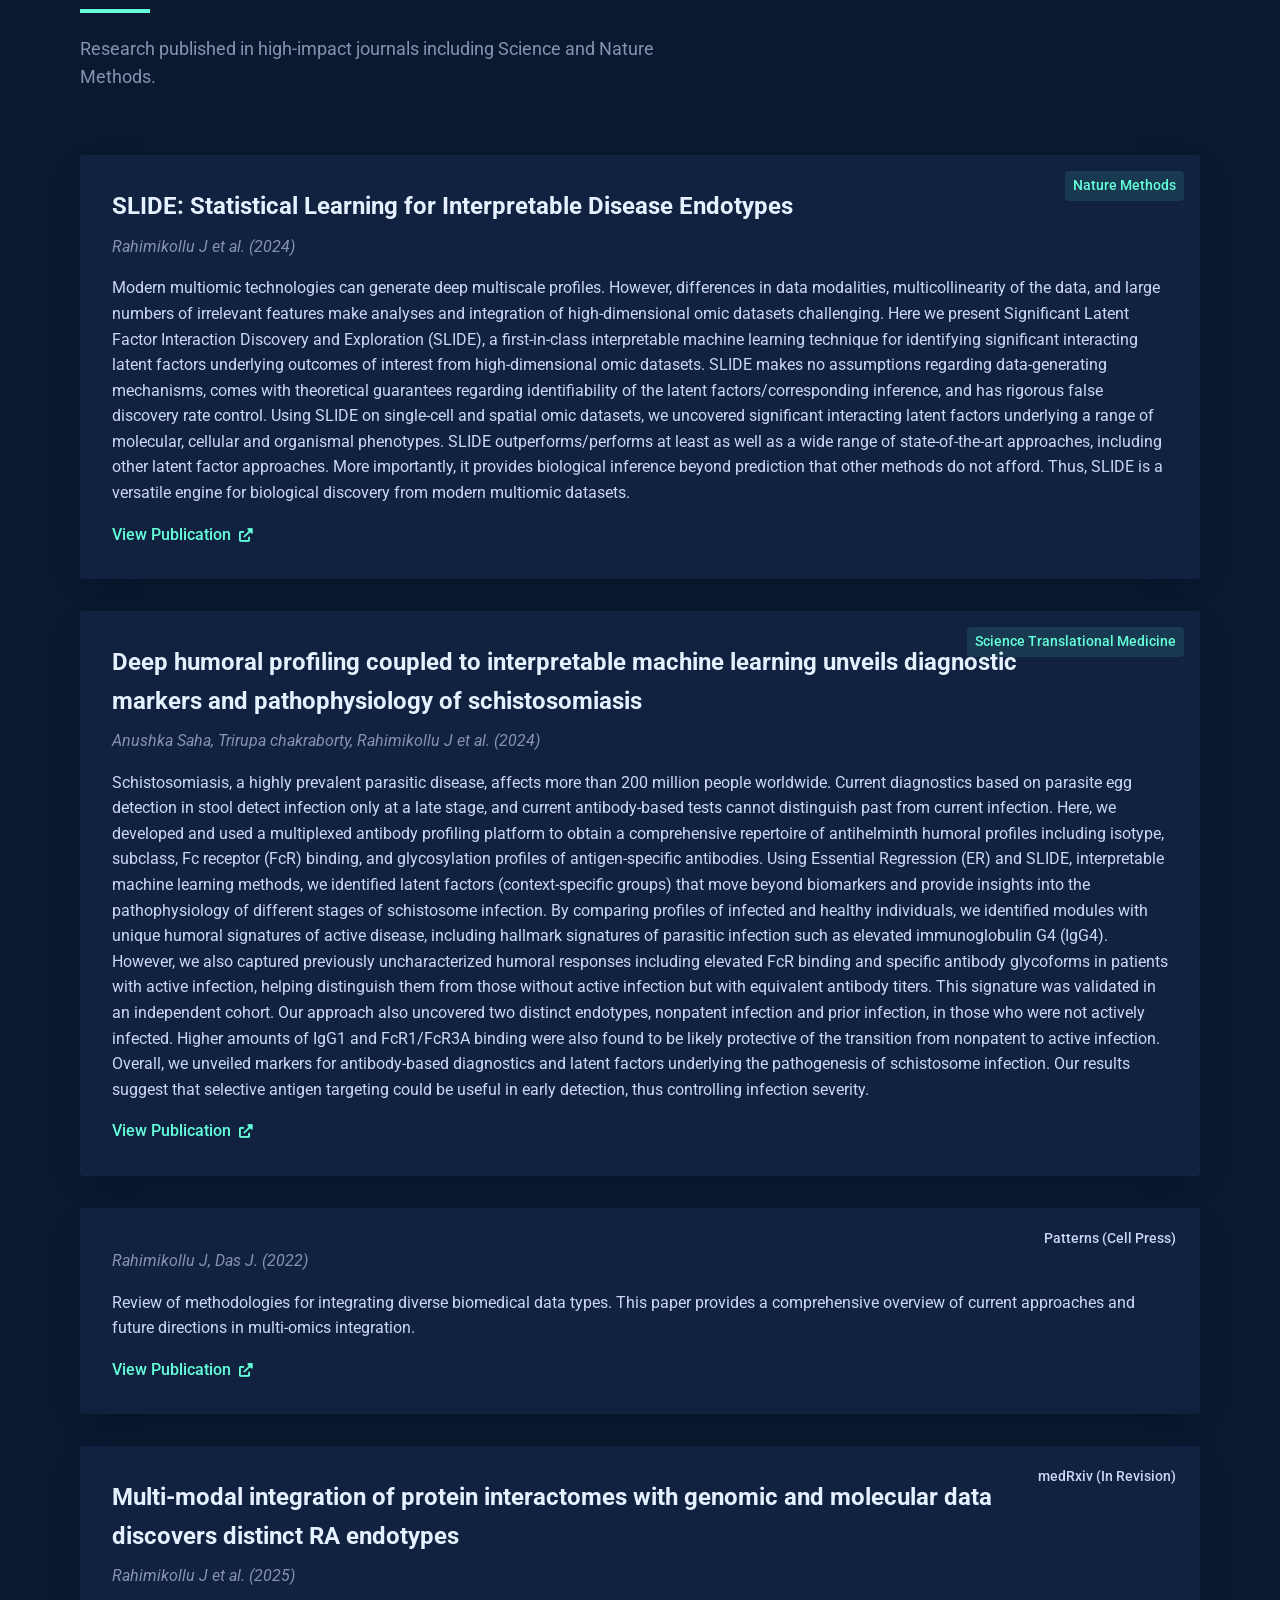
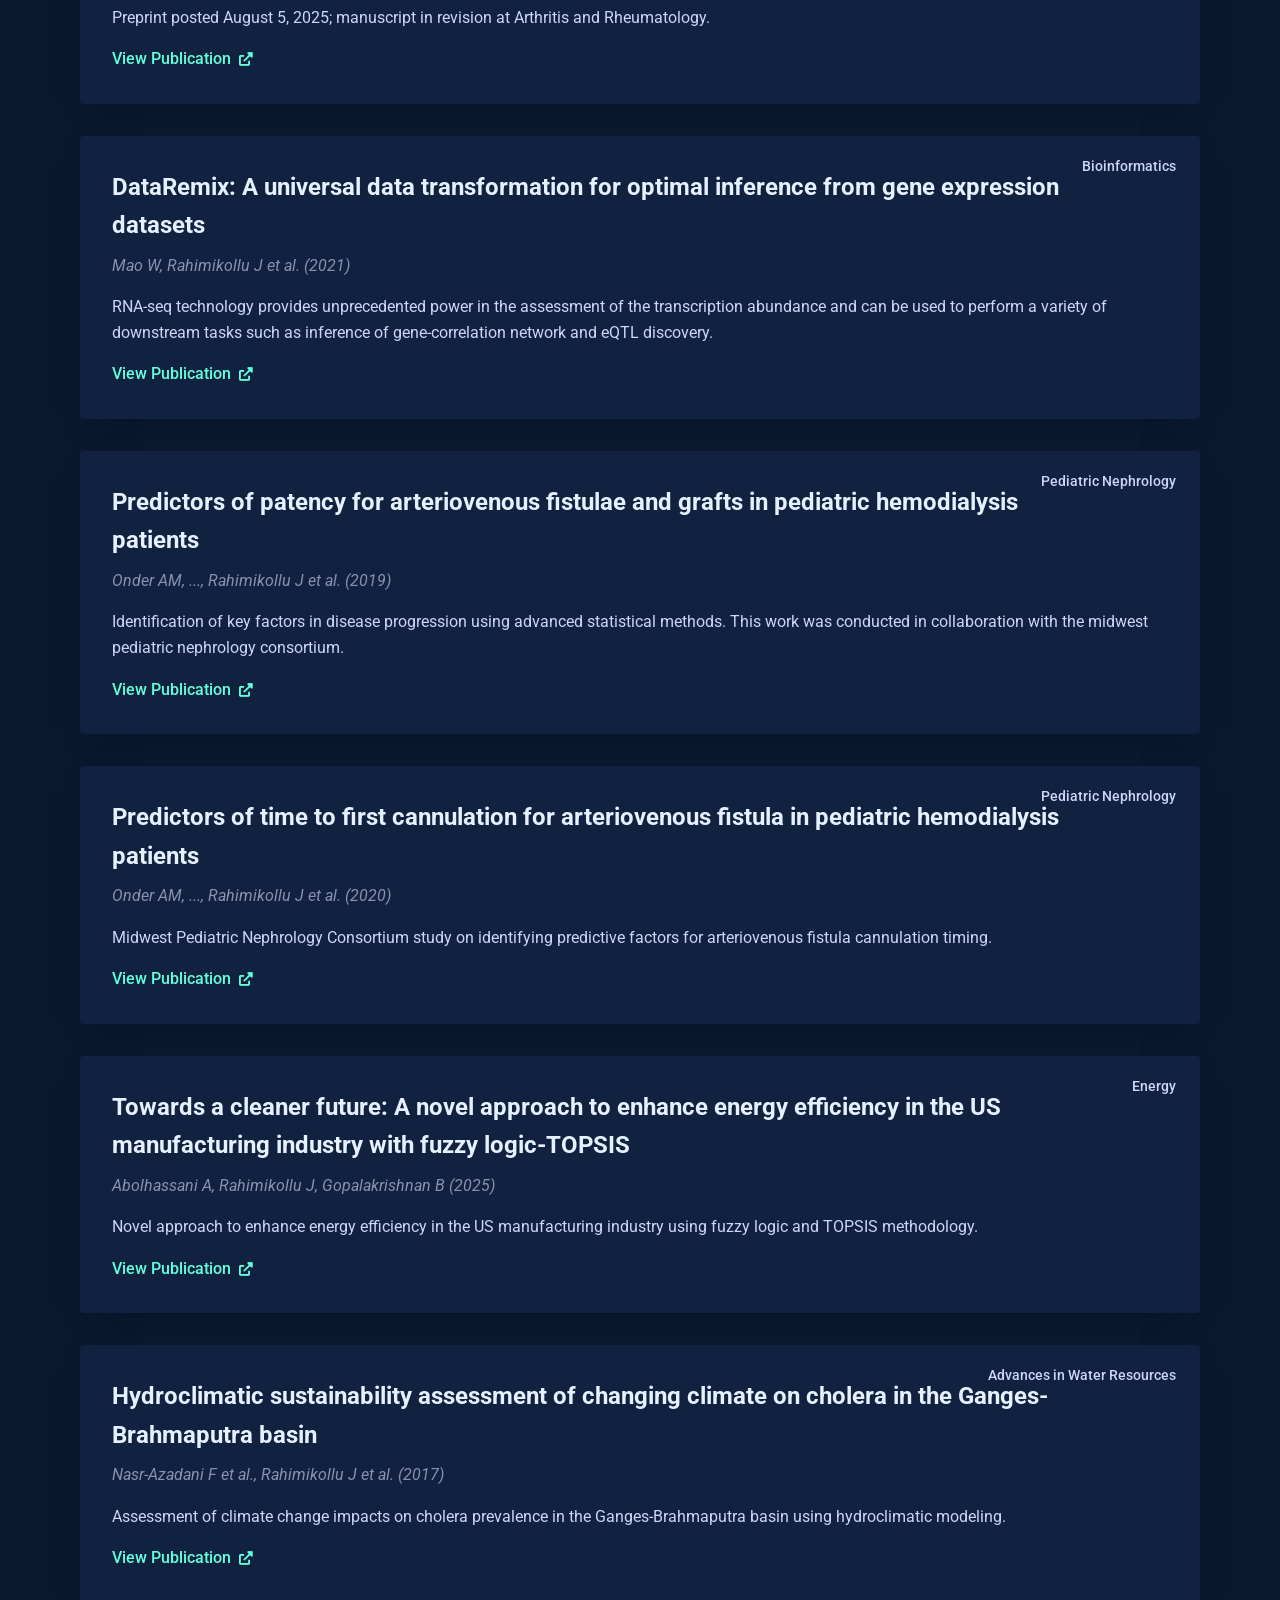
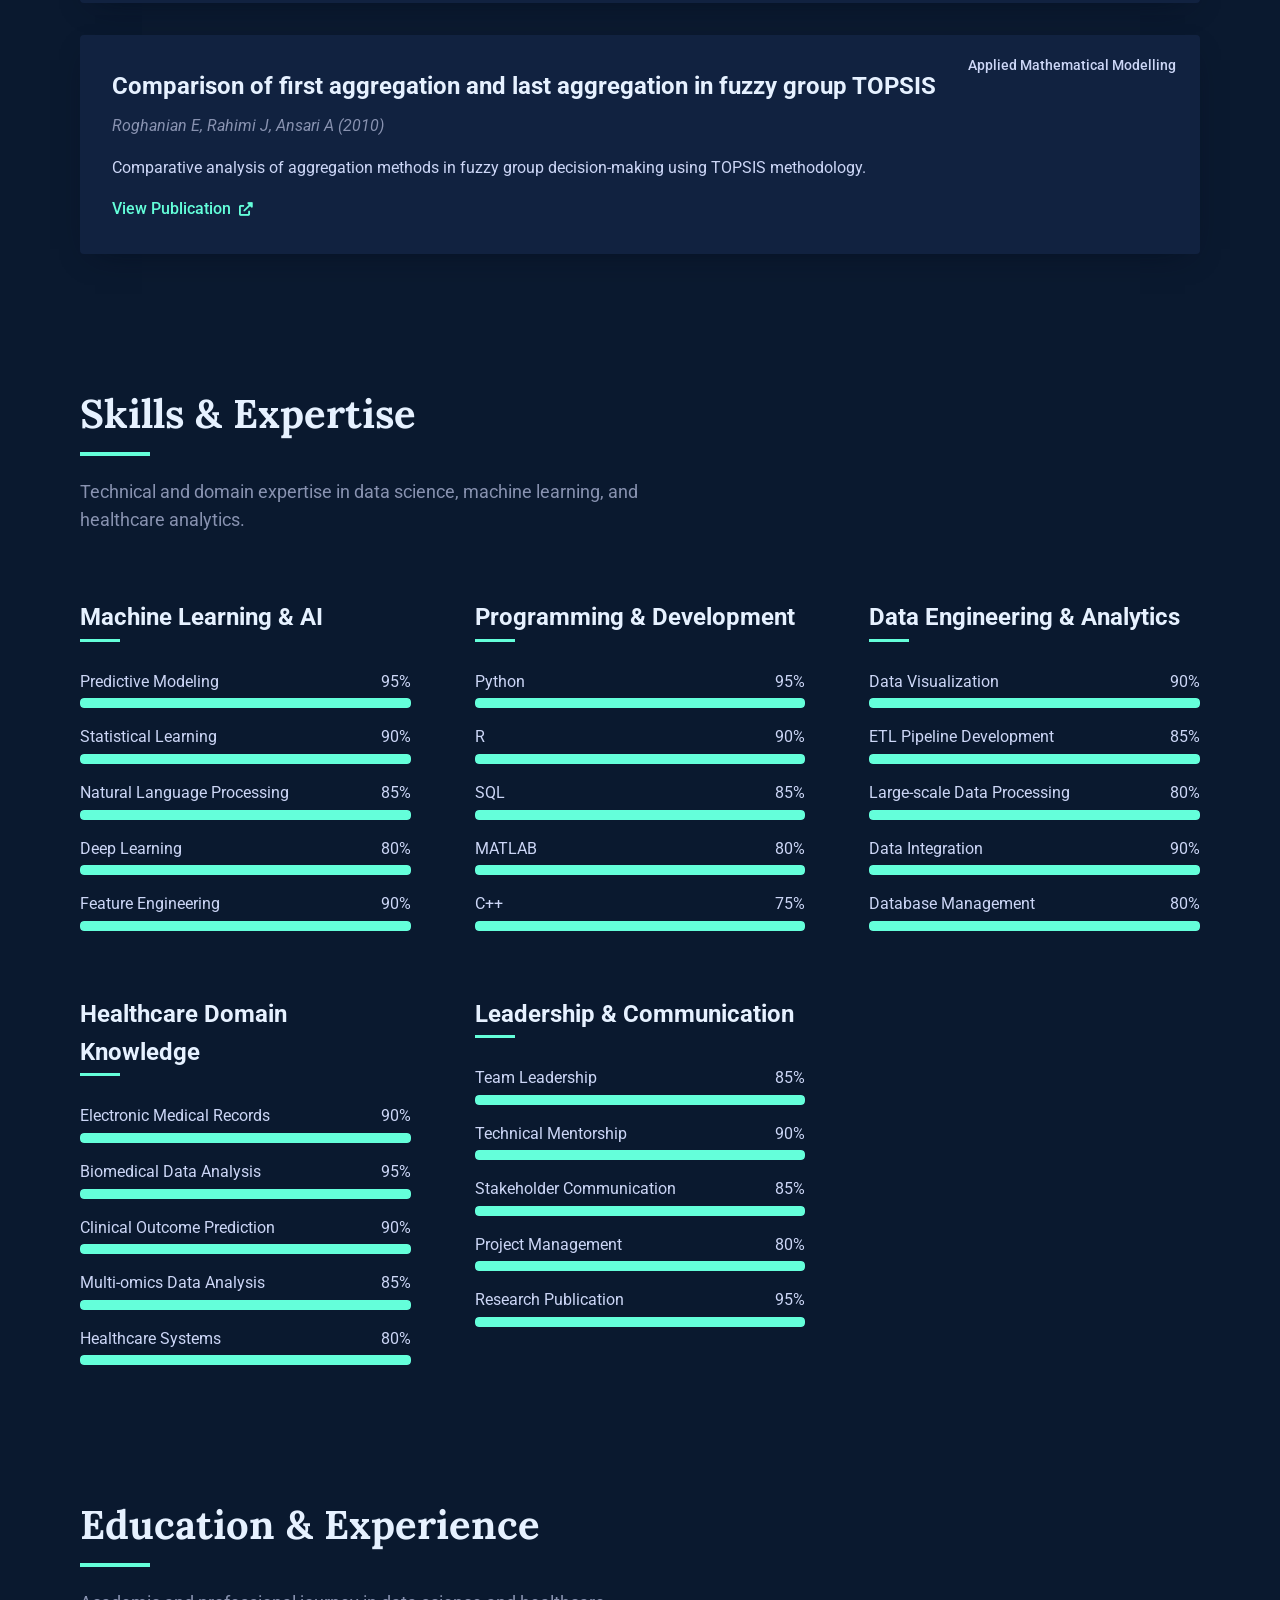
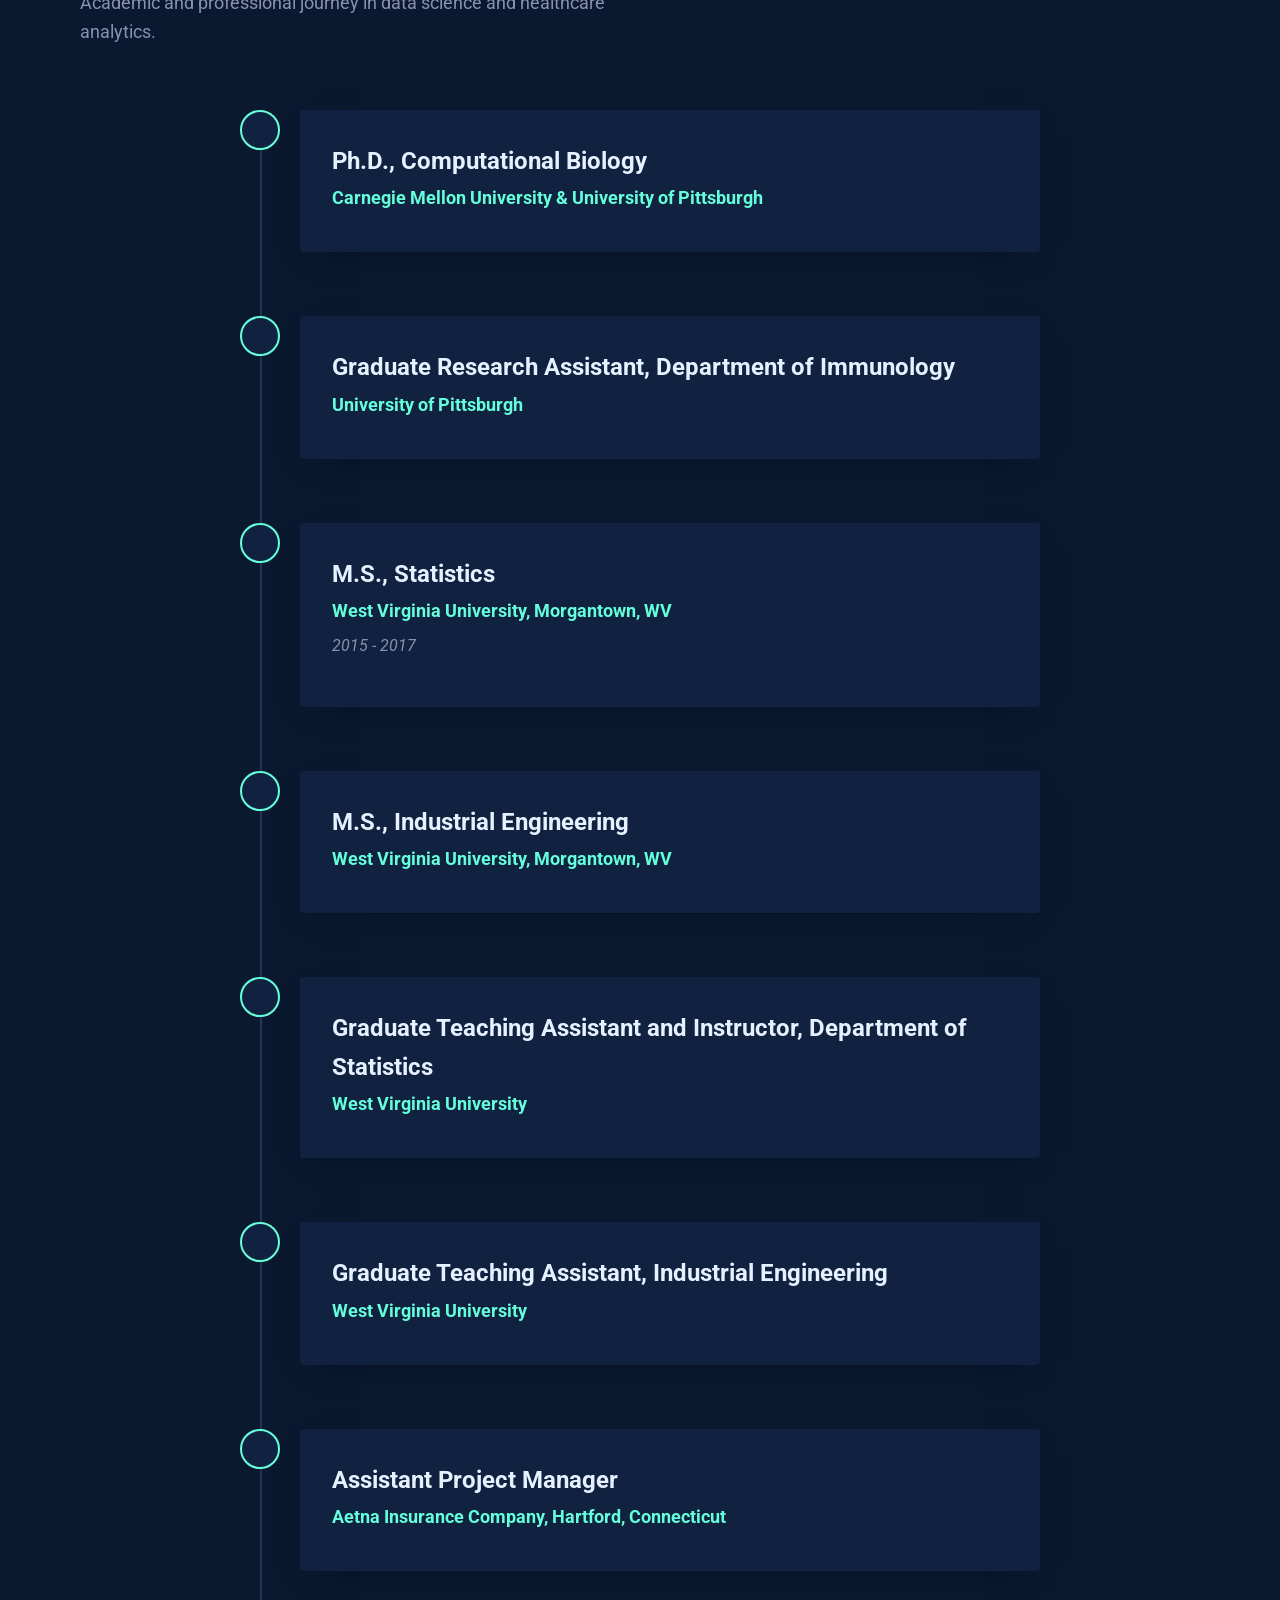
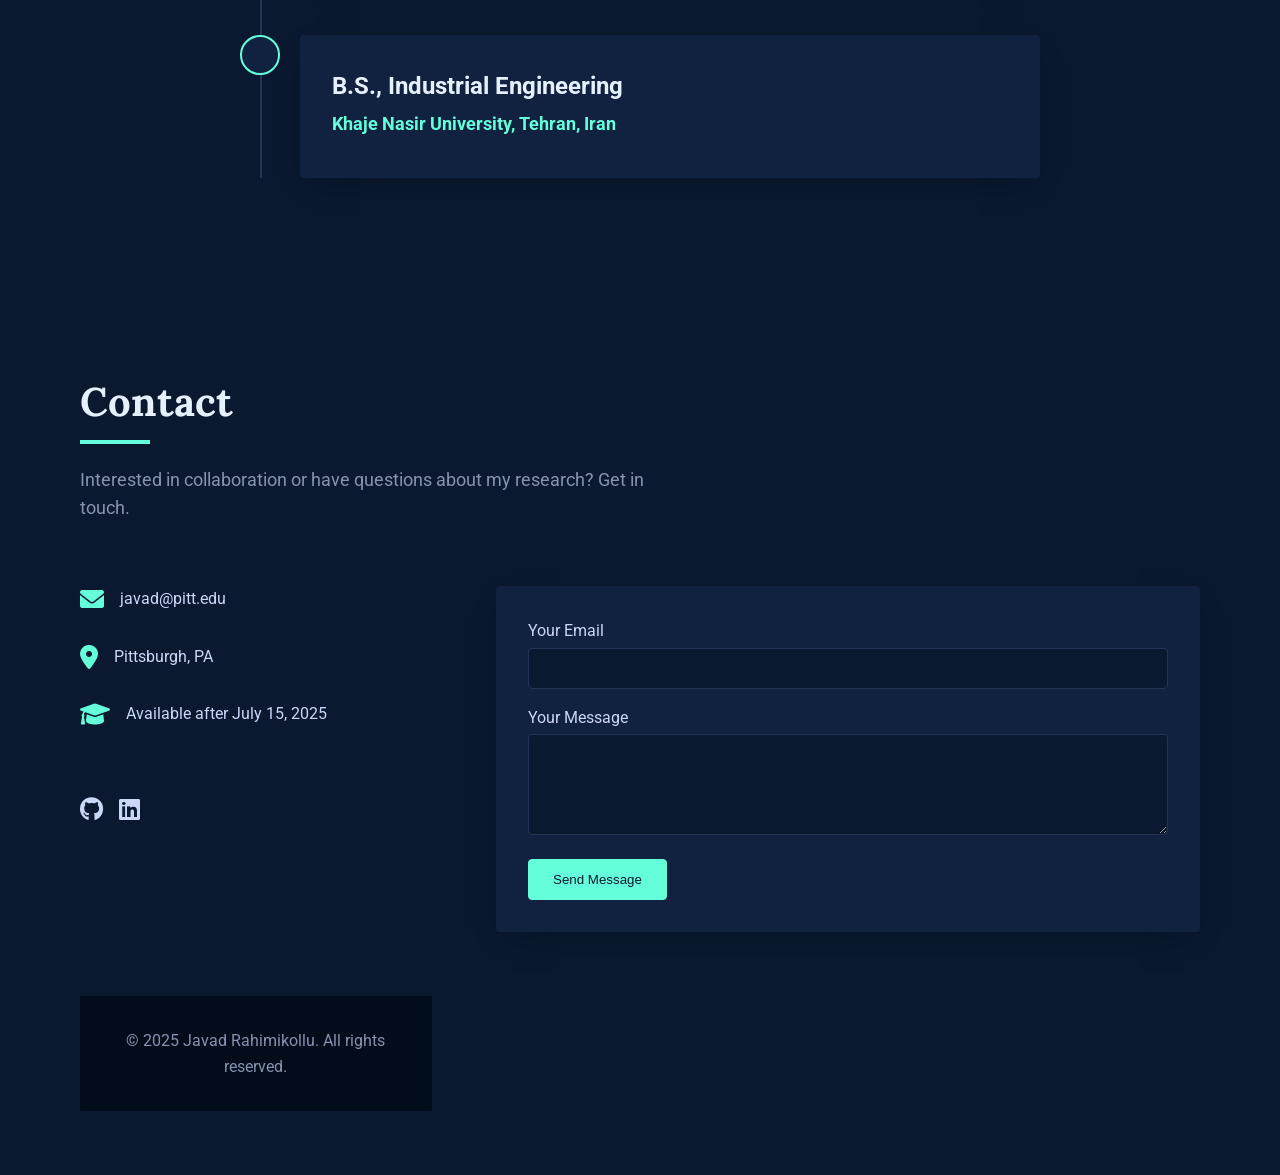
==== commit 0bc93921: "Update website with resume information: add research interests, awards, all publications, and update" ====
--- a/index.html
+++ b/index.html
@@ -38,7 +38,8 @@
             </div>
             <ul class="nav-links">
                 <li><a href="#home" class="nav-link active">Home</a></li>
-                <li><a href="#projects" class="nav-link">Projects</a></li>
+                <li><a href="#research-interests" class="nav-link">Research</a></li>
+                <li><a href="#awards" class="nav-link">Awards</a></li>
                 <li><a href="#publications" class="nav-link">Publications</a></li>
                 <li><a href="#skills" class="nav-link">Skills</a></li>
                 <li><a href="#education" class="nav-link">Education</a></li>
@@ -79,6 +80,49 @@
         </div>
     </section>
 
+    <!-- Research Interests Section -->
+    <section id="research-interests" class="section">
+        <div class="container">
+            <h2 class="section-title">Research Interests</h2>
+            <div class="section-description">
+                <p>My research focuses on developing and applying advanced computational methods to solve complex problems in healthcare and biology.</p>
+            </div>
+            <div class="interests-grid">
+                <div class="interest-card">
+                    <h3>Statistical Machine Learning</h3>
+                    <p>Graphical models, generative models, deep learning, interpretable machine learning models, causality</p>
+                </div>
+                <div class="interest-card">
+                    <h3>Computational Biology</h3>
+                    <p>Multi-omics and multimodal integration, gene perturbation analysis, identifiable matrix factorization</p>
+                </div>
+                <div class="interest-card">
+                    <h3>Optimization</h3>
+                    <p>Linear and non-linear programming, convex optimization</p>
+                </div>
+            </div>
+        </div>
+    </section>
+
+    <!-- Awards and Honors Section -->
+    <section id="awards" class="section">
+        <div class="container">
+            <h2 class="section-title">Awards and Honors</h2>
+            <div class="awards-list">
+                <div class="award-item">
+                    <h3>Arts & Sciences Graduate Fellowship in Artificial Intelligence</h3>
+                    <p class="award-institution">University of Pittsburgh</p>
+                    <p class="award-date">2017-2018</p>
+                </div>
+                <div class="award-item">
+                    <h3>Outstanding Teaching Assistant and Instructor Award</h3>
+                    <p class="award-institution">West Virginia University</p>
+                    <p class="award-date">2016</p>
+                </div>
+            </div>
+        </div>
+    </section>
+
     <!-- Research Projects Section -->
     <section id="projects" class="section">
         <div class="container">
@@ -140,19 +184,59 @@
                 </div>
                 
                 <div class="publication-item">
+                    <div class="publication-badge">medRxiv (In Revision)</div>
+                    <h3 class="publication-title">Multi-modal integration of protein interactomes with genomic and molecular data discovers distinct RA endotypes</h3>
+                    <p class="publication-authors">Rahimikollu J et al. (2025)</p>
+                    <p class="publication-description">Preprint posted August 5, 2025; manuscript in revision at Arthritis and Rheumatology.</p>
+                    <a href="https://doi.org/10.1101/2025.07.31.25331970" class="publication-link">View Publication <i class="fas fa-external-link-alt"></i></a>
+                </div>
+                
+                <div class="publication-item">
                     <div class="publication-badge">Bioinformatics</div>
-                    <h3 class="publication-title">DataRemix: a universal data transformation for optimal inference from gene expression datasets</h3>
-                    <p class="publication-authors">Weiguang Mao, Rahimikollu J et al. (2021)</p>
-                    <p class="publication-description">RNA-seq technology provides unprecedented power in the assessment of the transcription abundance and can be used to perform a variety of downstream tasks such as inference of gene-correlation network and eQTL discovery. However, raw gene expression values have to be normalized for nuisance biological variation and technical covariates, and different normalization strategies can lead to dramatically different results in the downstream study.</p>
-                    <a href="https://academic.oup.com/bioinformatics" class="publication-link">View Publication <i class="fas fa-external-link-alt"></i></a>
+                    <h3 class="publication-title">DataRemix: A universal data transformation for optimal inference from gene expression datasets</h3>
+                    <p class="publication-authors">Mao W, Rahimikollu J et al. (2021)</p>
+                    <p class="publication-description">RNA-seq technology provides unprecedented power in the assessment of the transcription abundance and can be used to perform a variety of downstream tasks such as inference of gene-correlation network and eQTL discovery.</p>
+                    <a href="https://doi.org/10.1093/bioinformatics/btaa778" class="publication-link">View Publication <i class="fas fa-external-link-alt"></i></a>
                 </div>
                 
                 <div class="publication-item">
                     <div class="publication-badge">Pediatric Nephrology</div>
                     <h3 class="publication-title">Predictors of patency for arteriovenous fistulae and grafts in pediatric hemodialysis patients</h3>
-                    <p class="publication-authors">Alimirza Onder,...,Rahimikollu J et al. (2020)</p>
+                    <p class="publication-authors">Onder AM, ..., Rahimikollu J et al. (2019)</p>
                     <p class="publication-description">Identification of key factors in disease progression using advanced statistical methods. This work was conducted in collaboration with the midwest pediatric nephrology consortium.</p>
-                    <a href="https://pubmed.ncbi.nlm.nih.gov/30264215/" class="publication-link">View Publication <i class="fas fa-external-link-alt"></i></a>
+                    <a href="https://doi.org/10.1007/s00467-018-4082-4" class="publication-link">View Publication <i class="fas fa-external-link-alt"></i></a>
+                </div>
+                
+                <div class="publication-item">
+                    <div class="publication-badge">Pediatric Nephrology</div>
+                    <h3 class="publication-title">Predictors of time to first cannulation for arteriovenous fistula in pediatric hemodialysis patients</h3>
+                    <p class="publication-authors">Onder AM, ..., Rahimikollu J et al. (2020)</p>
+                    <p class="publication-description">Midwest Pediatric Nephrology Consortium study on identifying predictive factors for arteriovenous fistula cannulation timing.</p>
+                    <a href="https://doi.org/10.1007/s00467-019-04396-3" class="publication-link">View Publication <i class="fas fa-external-link-alt"></i></a>
+                </div>
+                
+                <div class="publication-item">
+                    <div class="publication-badge">Energy</div>
+                    <h3 class="publication-title">Towards a cleaner future: A novel approach to enhance energy efficiency in the US manufacturing industry with fuzzy logic-TOPSIS</h3>
+                    <p class="publication-authors">Abolhassani A, Rahimikollu J, Gopalakrishnan B (2025)</p>
+                    <p class="publication-description">Novel approach to enhance energy efficiency in the US manufacturing industry using fuzzy logic and TOPSIS methodology.</p>
+                    <a href="https://doi.org/10.1016/j.energy.2025.135594" class="publication-link">View Publication <i class="fas fa-external-link-alt"></i></a>
+                </div>
+                
+                <div class="publication-item">
+                    <div class="publication-badge">Advances in Water Resources</div>
+                    <h3 class="publication-title">Hydroclimatic sustainability assessment of changing climate on cholera in the Ganges-Brahmaputra basin</h3>
+                    <p class="publication-authors">Nasr-Azadani F et al., Rahimikollu J et al. (2017)</p>
+                    <p class="publication-description">Assessment of climate change impacts on cholera prevalence in the Ganges-Brahmaputra basin using hydroclimatic modeling.</p>
+                    <a href="https://doi.org/10.1016/j.advwatres.2017.01.005" class="publication-link">View Publication <i class="fas fa-external-link-alt"></i></a>
+                </div>
+                
+                <div class="publication-item">
+                    <div class="publication-badge">Applied Mathematical Modelling</div>
+                    <h3 class="publication-title">Comparison of first aggregation and last aggregation in fuzzy group TOPSIS</h3>
+                    <p class="publication-authors">Roghanian E, Rahimi J, Ansari A (2010)</p>
+                    <p class="publication-description">Comparative analysis of aggregation methods in fuzzy group decision-making using TOPSIS methodology.</p>
+                    <a href="https://doi.org/10.1016/j.apm.2010.02.039" class="publication-link">View Publication <i class="fas fa-external-link-alt"></i></a>
                 </div>
             </div>
         </div>
@@ -437,20 +521,14 @@
                     <div class="timeline-content">
                         <h3>Ph.D., Computational Biology</h3>
                         <h4>Carnegie Mellon University & University of Pittsburgh</h4>
-                        <p class="timeline-date">2018 - Expected July 2025</p>
-                        <p>Dissertation: "Machine Learning Approaches for Interpretable Healthcare Analytics and Clinical Decision Support"</p>
-                        <p>Relevant Coursework: Advanced Machine Learning, Statistical Learning Theory, Computational Genomics, Healthcare Data Science</p>
-                    </div>
-                </div>
-                
-                <div class="timeline-item">
-                    <div class="timeline-marker"></div>
-                    <div class="timeline-content">
-                        <h3>Research Assistant, Computational Biology</h3>
-                        <h4>Carnegie Mellon University & University of Pittsburgh</h4>
-                        <p class="timeline-date">September 2018 – Present</p>
-                        <p>Led development of SLIDE, a novel machine learning framework for healthcare data analysis, resulting in publication in Nature Methods and adoption by three research institutions.</p>
-                        <p>Managed a team of 4 graduate students on multi-omics data integration projects, providing technical mentorship and strategic direction.</p>
+                    </div>
+                </div>
+                
+                <div class="timeline-item">
+                    <div class="timeline-marker"></div>
+                    <div class="timeline-content">
+                        <h3>Graduate Research Assistant, Department of Immunology</h3>
+                        <h4>University of Pittsburgh</h4>
                     </div>
                 </div>
                 
@@ -458,21 +536,40 @@
                     <div class="timeline-marker"></div>
                     <div class="timeline-content">
                         <h3>M.S., Statistics</h3>
+                        <h4>West Virginia University, Morgantown, WV</h4>
+                        <p class="timeline-date">2015 - 2017</p>
+                    </div>
+                </div>
+                
+                <div class="timeline-item">
+                    <div class="timeline-marker"></div>
+                    <div class="timeline-content">
+                        <h3>M.S., Industrial Engineering</h3>
+                        <h4>West Virginia University, Morgantown, WV</h4>
+                    </div>
+                </div>
+                
+                <div class="timeline-item">
+                    <div class="timeline-marker"></div>
+                    <div class="timeline-content">
+                        <h3>Graduate Teaching Assistant and Instructor, Department of Statistics</h3>
                         <h4>West Virginia University</h4>
-                        <p class="timeline-date">2015 - 2017</p>
-                        <p>Thesis: "Statistical Methods for Biomedical Data Analysis"</p>
-                        <p>Relevant Coursework: Regression Analysis, Categorical Data Analysis, Multivariate Statistics, Experimental Design</p>
-                    </div>
-                </div>
-                
-                <div class="timeline-item">
-                    <div class="timeline-marker"></div>
-                    <div class="timeline-content">
-                        <h3>Graduate Teaching Assistant and Statistics Instructor</h3>
+                    </div>
+                </div>
+                
+                <div class="timeline-item">
+                    <div class="timeline-marker"></div>
+                    <div class="timeline-content">
+                        <h3>Graduate Teaching Assistant, Industrial Engineering</h3>
                         <h4>West Virginia University</h4>
-                        <p class="timeline-date">August 2015 – August 2017</p>
-                        <p>Designed and delivered comprehensive statistics curriculum to undergraduate students, maintaining a 4.8/5.0 instructor rating.</p>
-                        <p>Mentored 30+ students in statistical methods and data analysis techniques, with 5 students pursuing advanced degrees in data science.</p>
+                    </div>
+                </div>
+                
+                <div class="timeline-item">
+                    <div class="timeline-marker"></div>
+                    <div class="timeline-content">
+                        <h3>Assistant Project Manager</h3>
+                        <h4>Aetna Insurance Company, Hartford, Connecticut</h4>
                     </div>
                 </div>
                 
@@ -480,21 +577,7 @@
                     <div class="timeline-marker"></div>
                     <div class="timeline-content">
                         <h3>B.S., Industrial Engineering</h3>
-                        <h4>Khajeh Nasir Toosi University of Technology</h4>
-                        <p class="timeline-date">2005 - 2009</p>
-                        <p>Focus: Operations Research and Systems Engineering</p>
-                        <p>Relevant Coursework: Operations Research, Systems Engineering, Probability & Statistics, Optimization</p>
-                    </div>
-                </div>
-                
-                <div class="timeline-item">
-                    <div class="timeline-marker"></div>
-                    <div class="timeline-content">
-                        <h3>Project Engineer</h3>
-                        <h4>Amir AyandeNegar Co.</h4>
-                        <p class="timeline-date">June 2009 – December 2010</p>
-                        <p>Implemented optimization models for healthcare delivery systems, reducing operational costs by 18%.</p>
-                        <p>Analyzed complex system requirements and translated them into technical specifications for engineering teams.</p>
+                        <h4>Khaje Nasir University, Tehran, Iran</h4>
                     </div>
                 </div>
             </div>
--- a/assets/css/styles.css
+++ b/assets/css/styles.css
@@ -740,3 +740,72 @@
         grid-template-columns: 1fr;
     }
 }
+
+/* ===== RESEARCH INTERESTS SECTION ===== */
+.interests-grid {
+    display: grid;
+    grid-template-columns: repeat(auto-fill, minmax(300px, 1fr));
+    gap: var(--space-lg);
+}
+
+.interest-card {
+    background-color: var(--bg-light);
+    border-radius: var(--border-radius);
+    padding: var(--space-lg);
+    box-shadow: 0 10px 30px -15px rgba(2, 12, 27, 0.7);
+    transition: var(--transition);
+}
+
+.interest-card:hover {
+    transform: translateY(-5px);
+    box-shadow: 0 20px 30px -15px rgba(2, 12, 27, 0.7);
+}
+
+.interest-card h3 {
+    font-size: 1.5rem;
+    margin-bottom: var(--space-md);
+    color: var(--secondary-color);
+}
+
+.interest-card p {
+    color: var(--text-secondary);
+    line-height: 1.6;
+}
+
+/* ===== AWARDS SECTION ===== */
+.awards-list {
+    display: flex;
+    flex-direction: column;
+    gap: var(--space-lg);
+}
+
+.award-item {
+    background-color: var(--bg-light);
+    border-radius: var(--border-radius);
+    padding: var(--space-lg);
+    border-left: 4px solid var(--secondary-color);
+    box-shadow: 0 10px 30px -15px rgba(2, 12, 27, 0.7);
+    transition: var(--transition);
+}
+
+.award-item:hover {
+    transform: translateX(5px);
+    box-shadow: 0 20px 30px -15px rgba(2, 12, 27, 0.7);
+}
+
+.award-item h3 {
+    font-size: 1.3rem;
+    margin-bottom: var(--space-sm);
+    color: var(--white);
+}
+
+.award-institution {
+    color: var(--secondary-color);
+    margin-bottom: var(--space-xs);
+    font-weight: 500;
+}
+
+.award-date {
+    color: var(--text-secondary);
+    font-style: italic;
+}
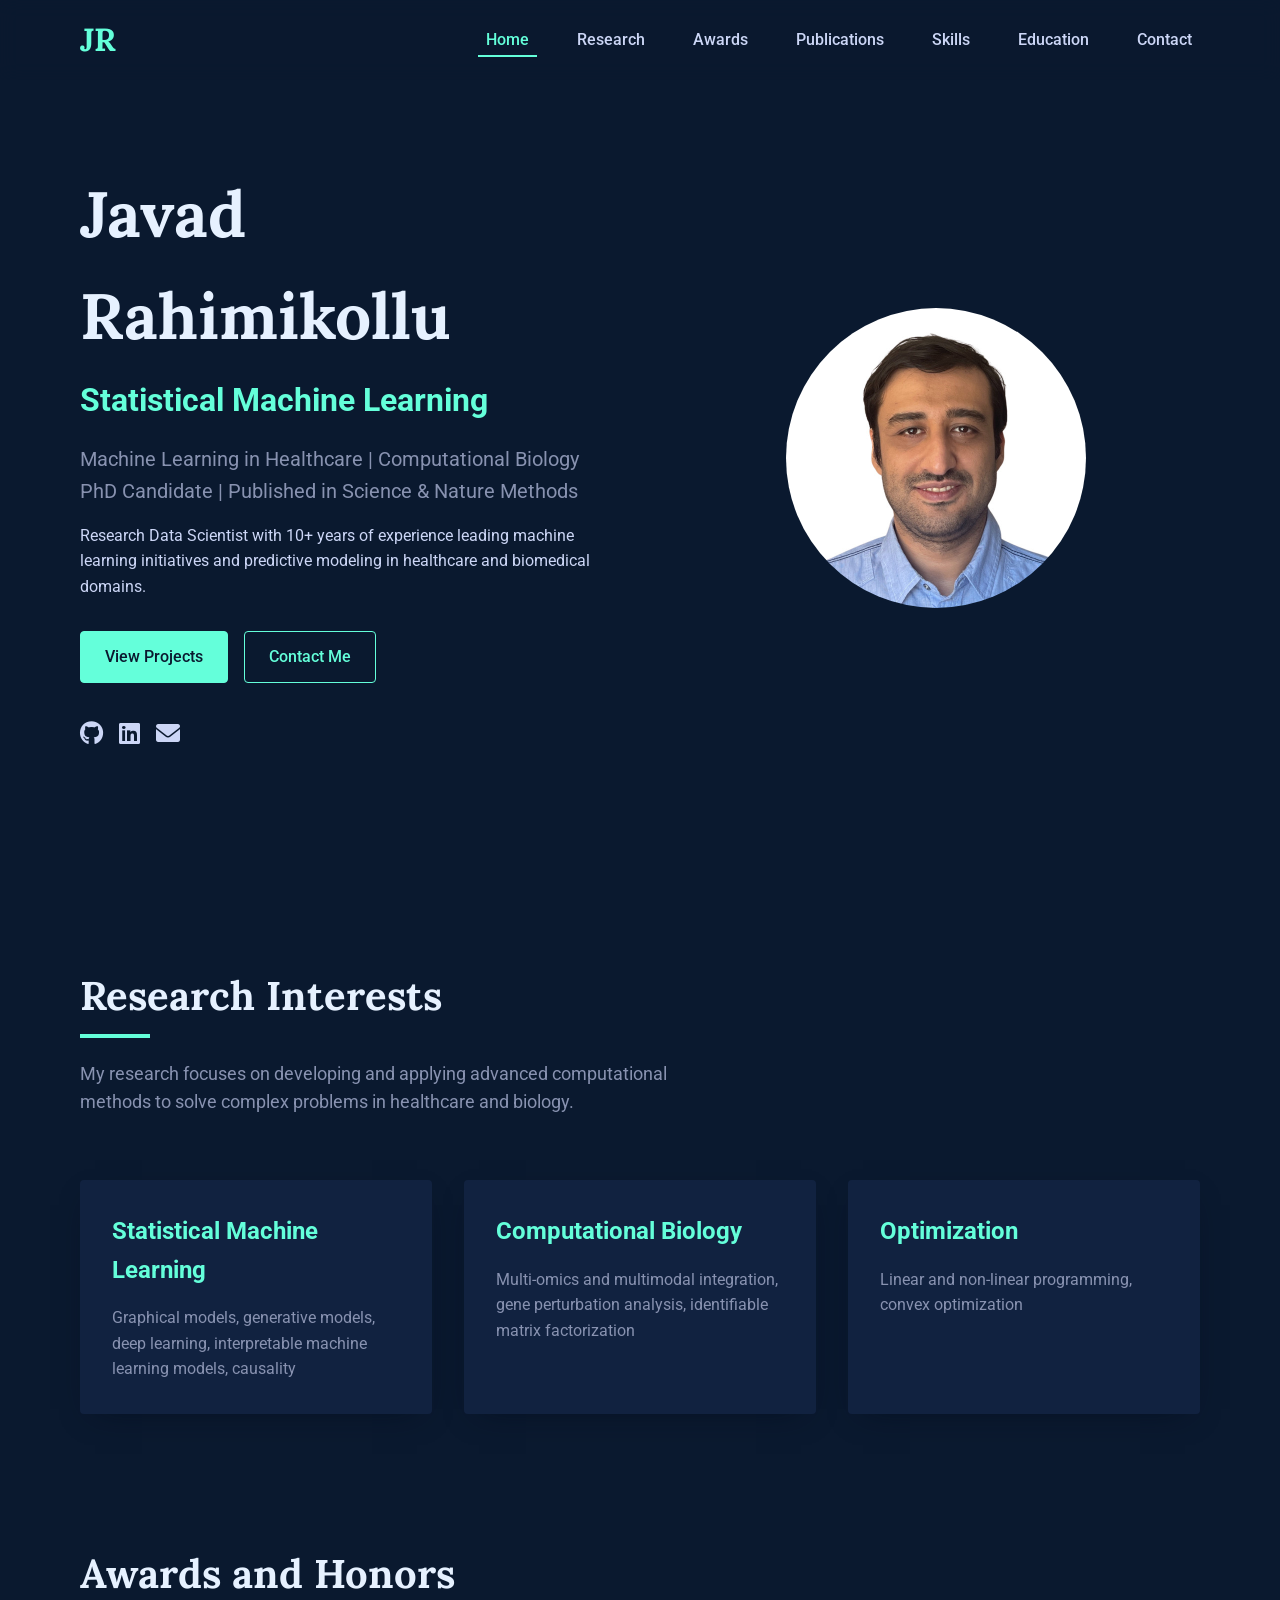
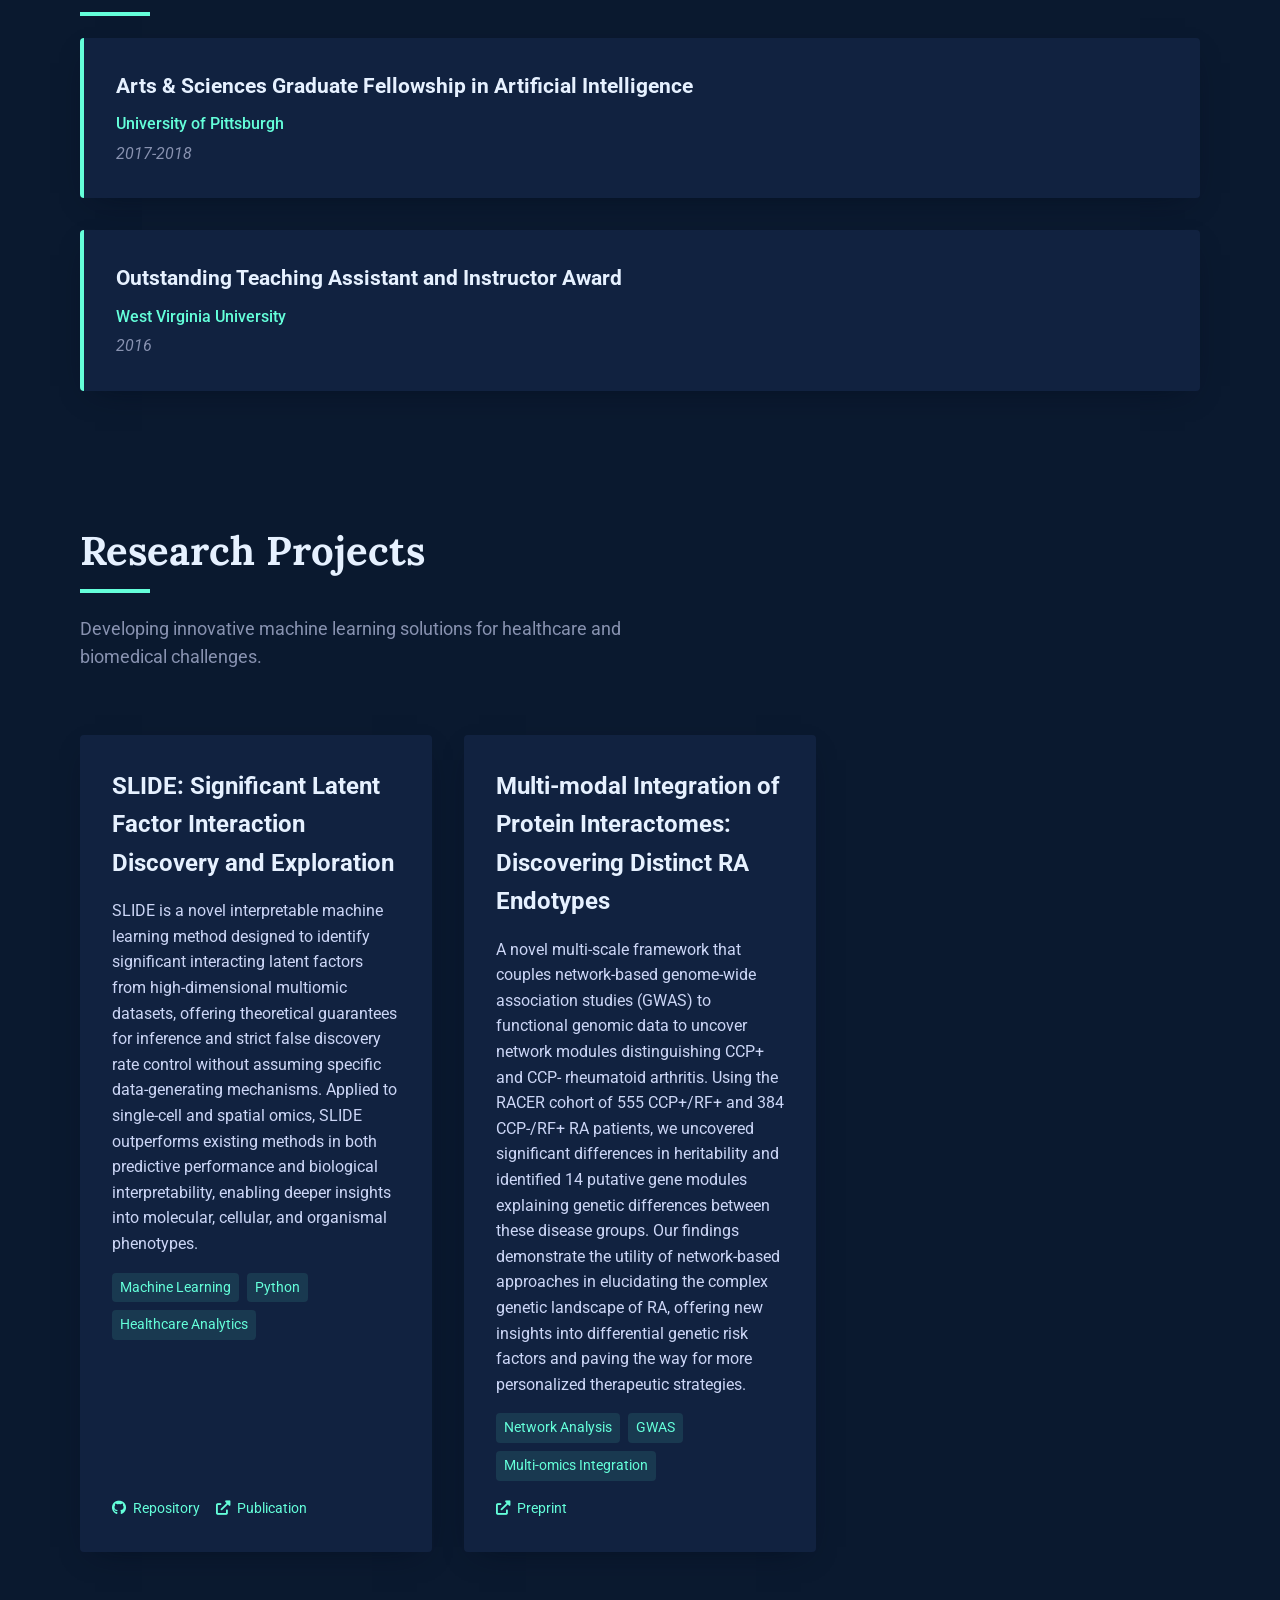
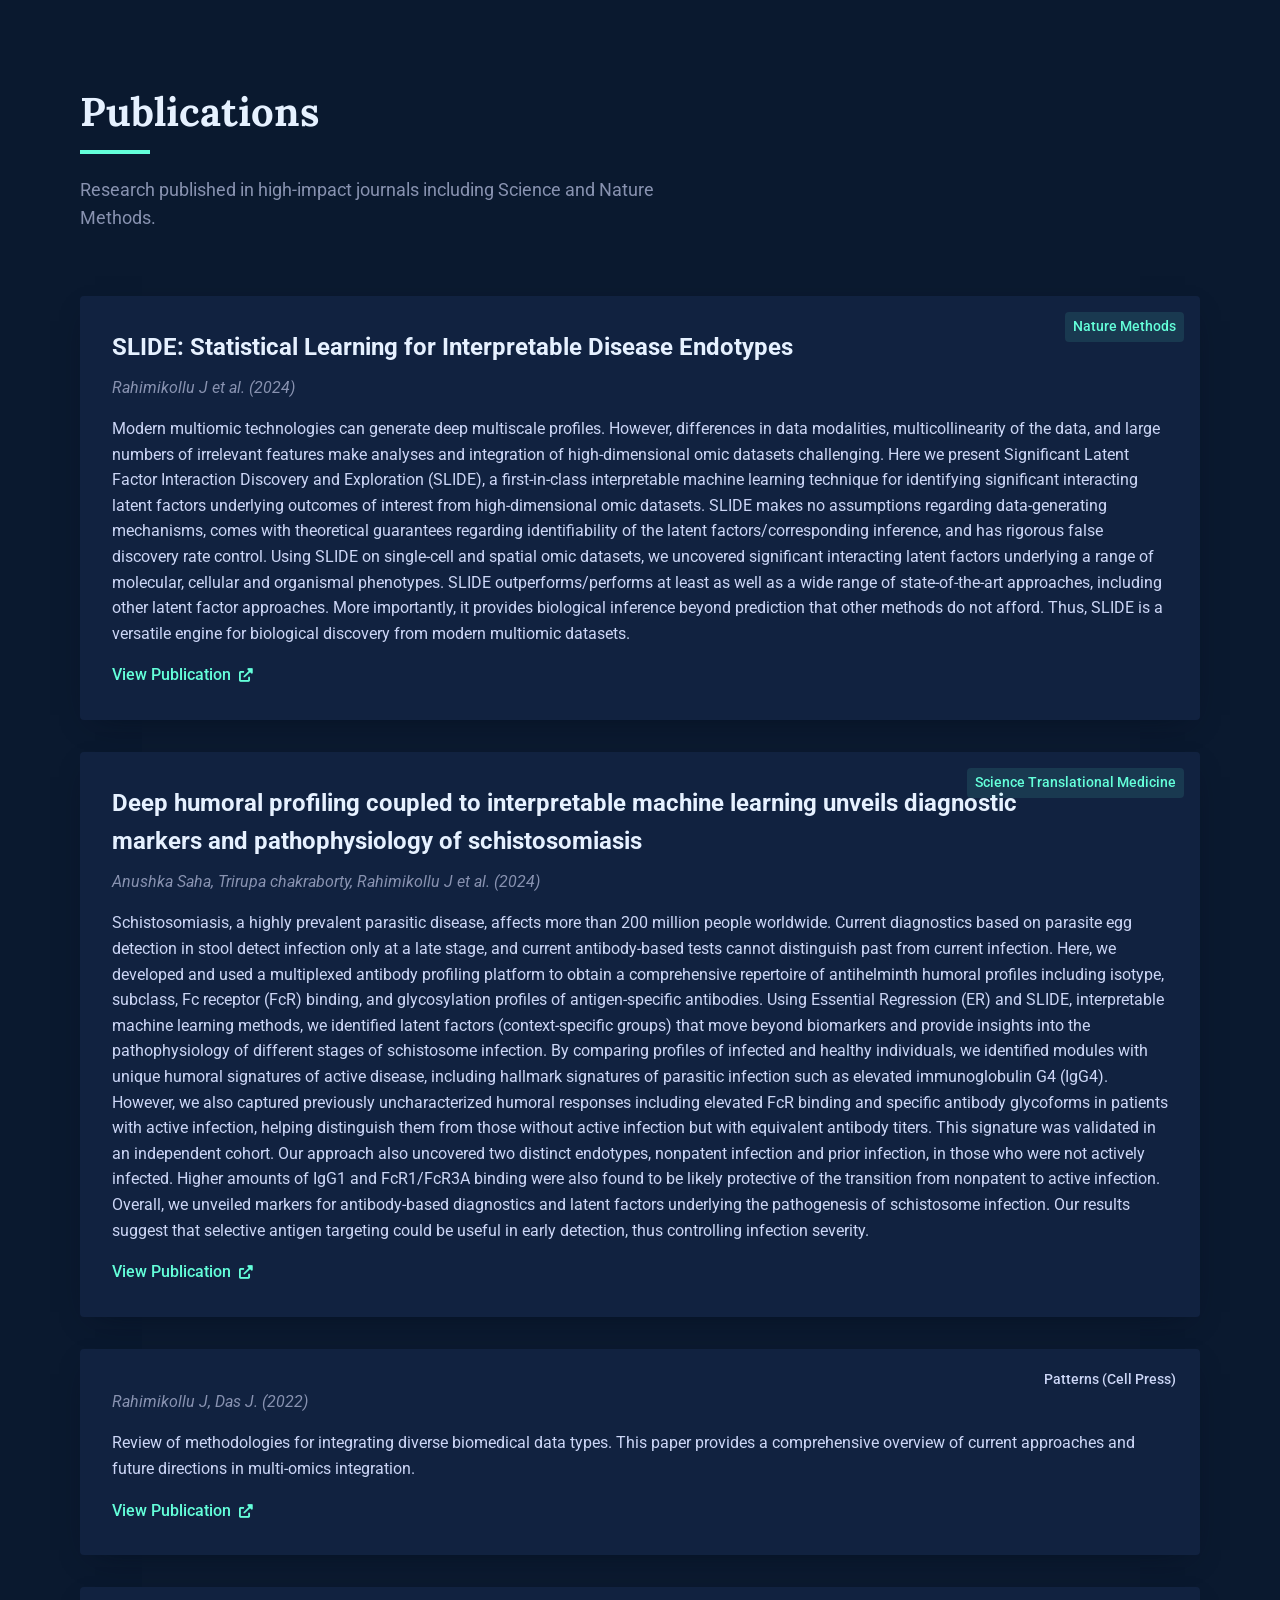
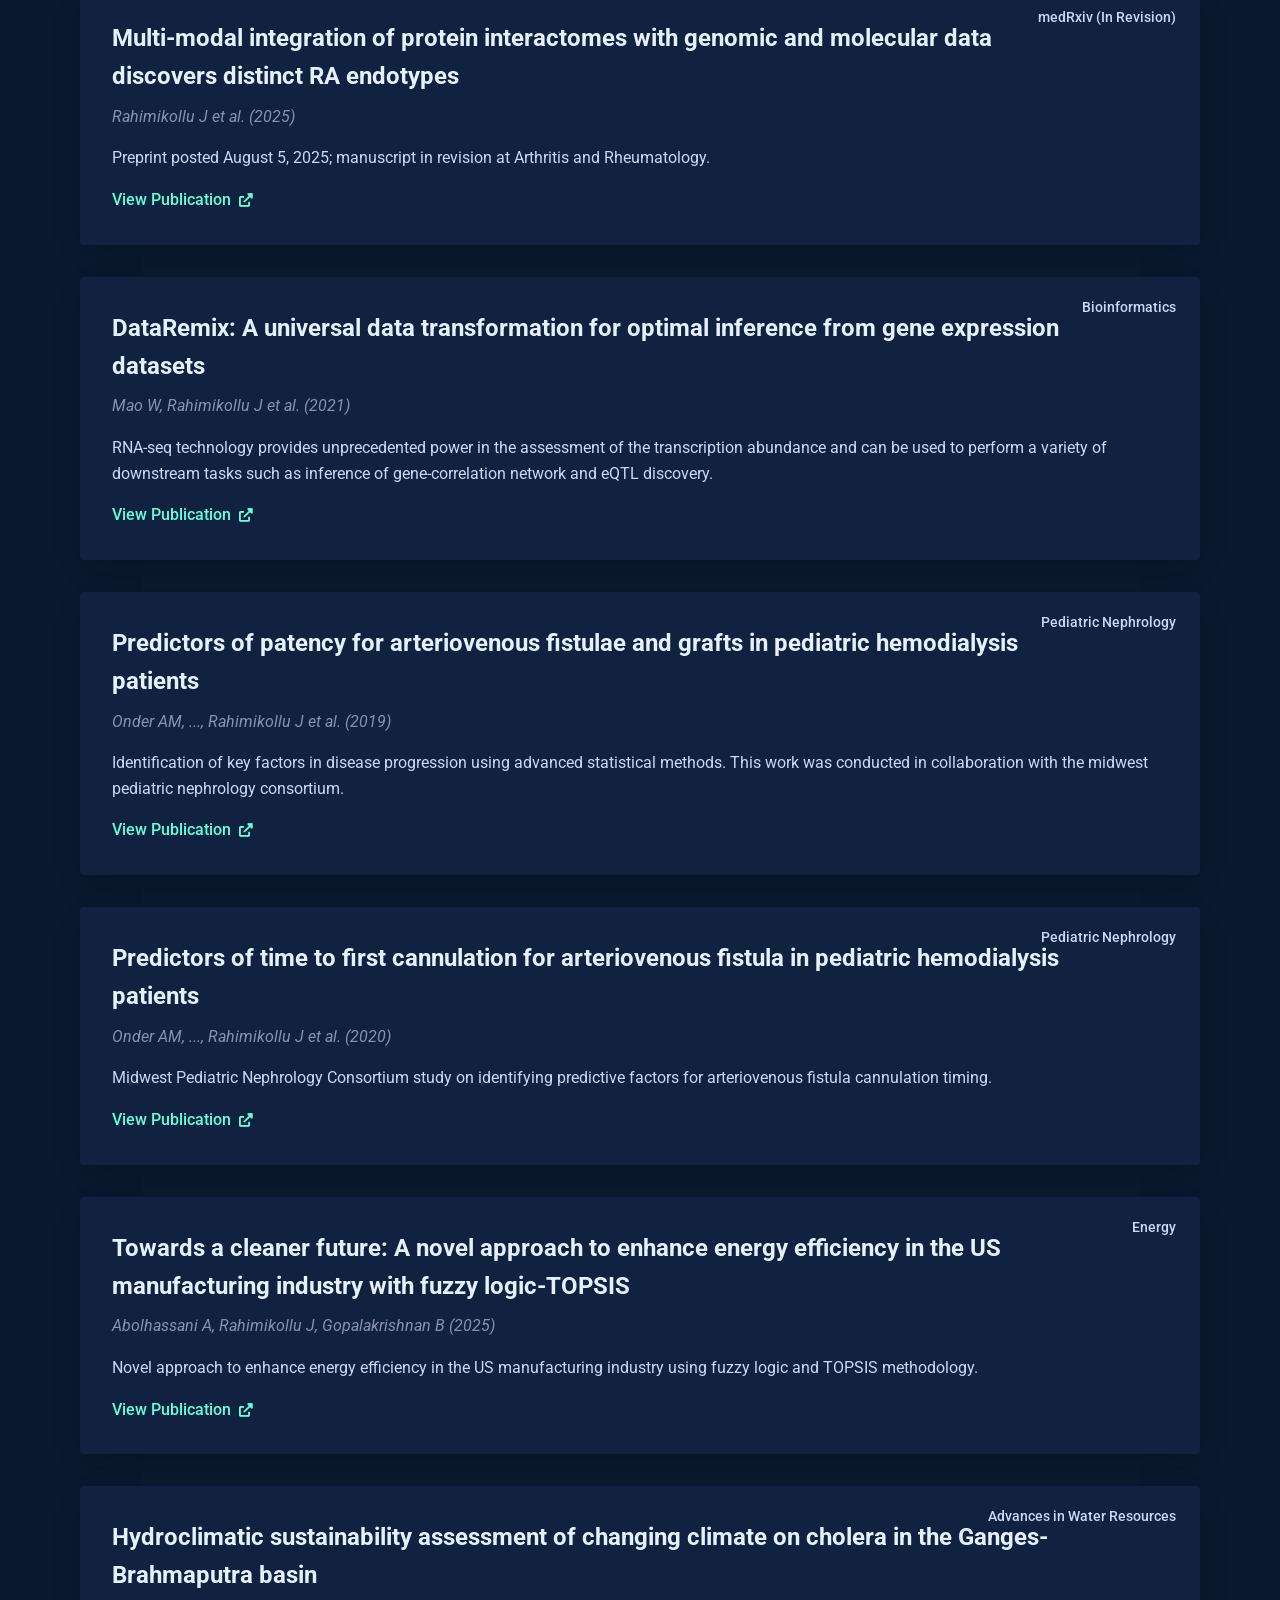
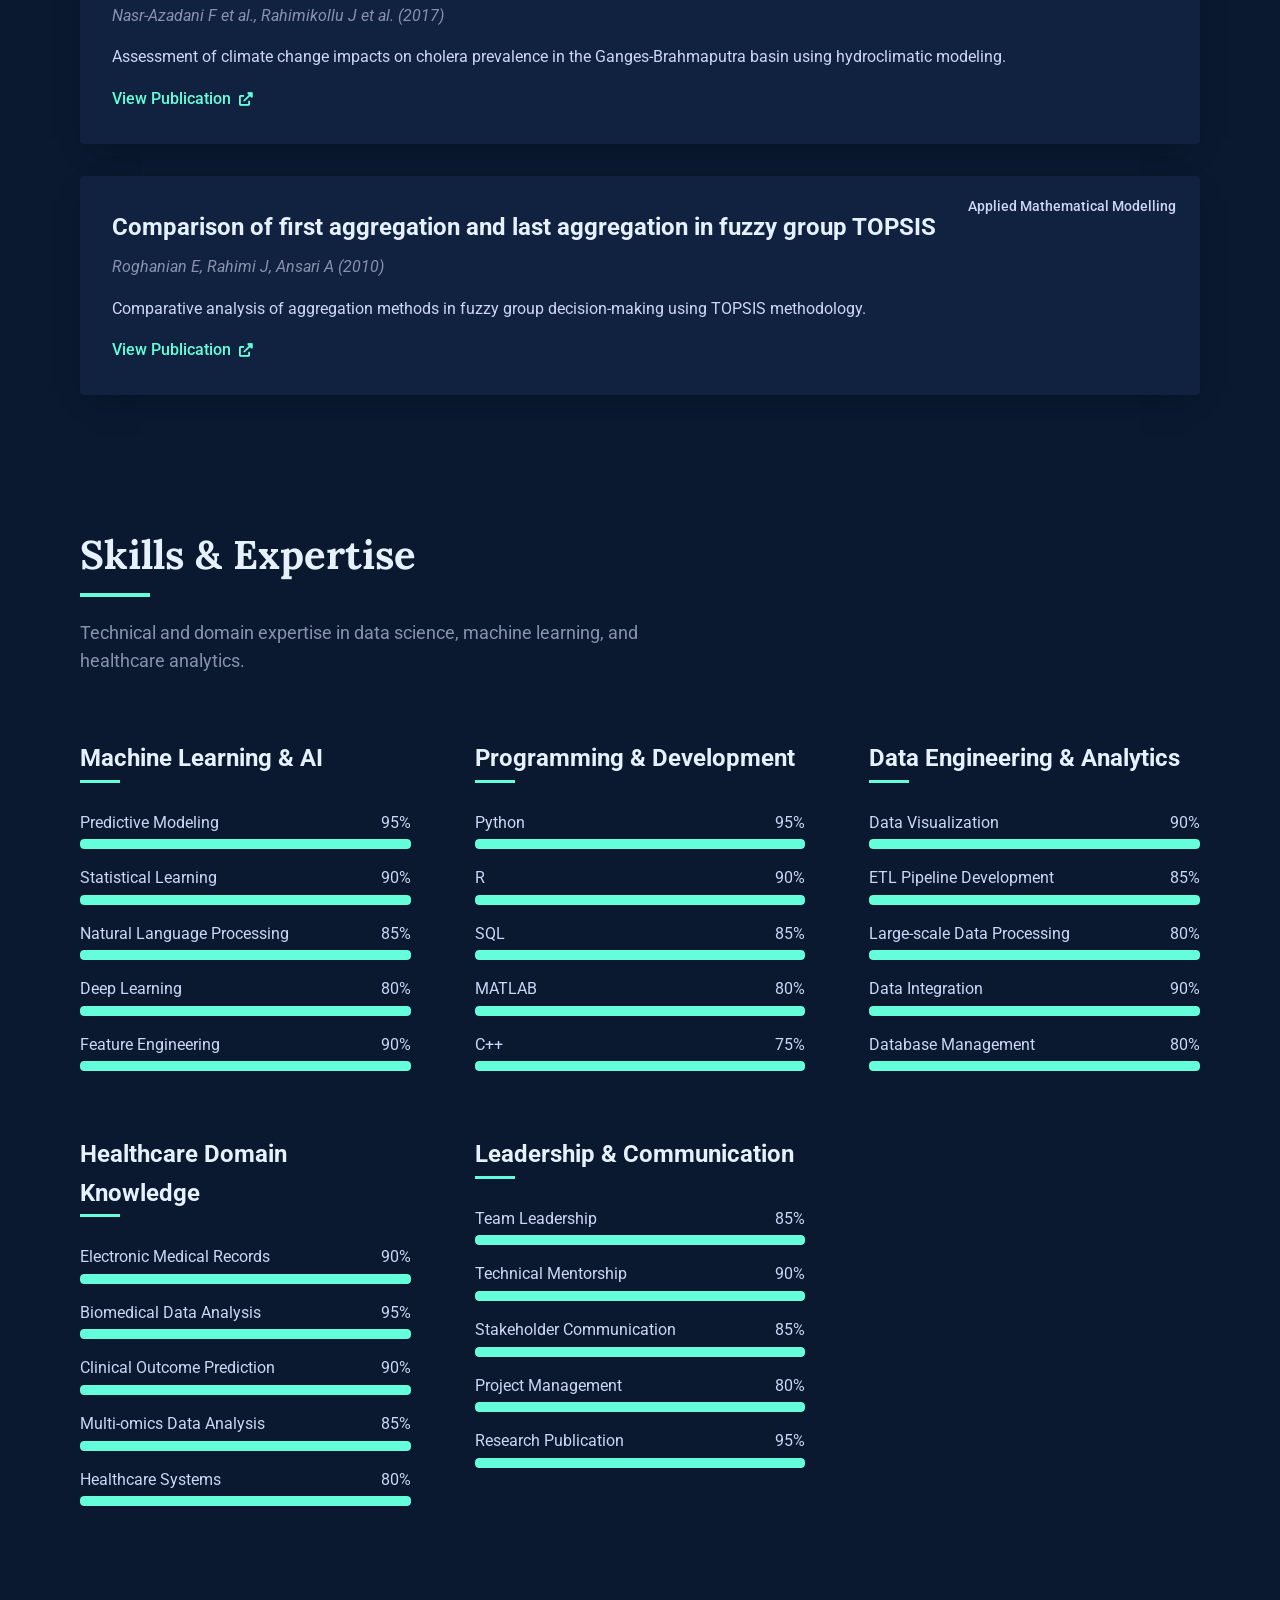
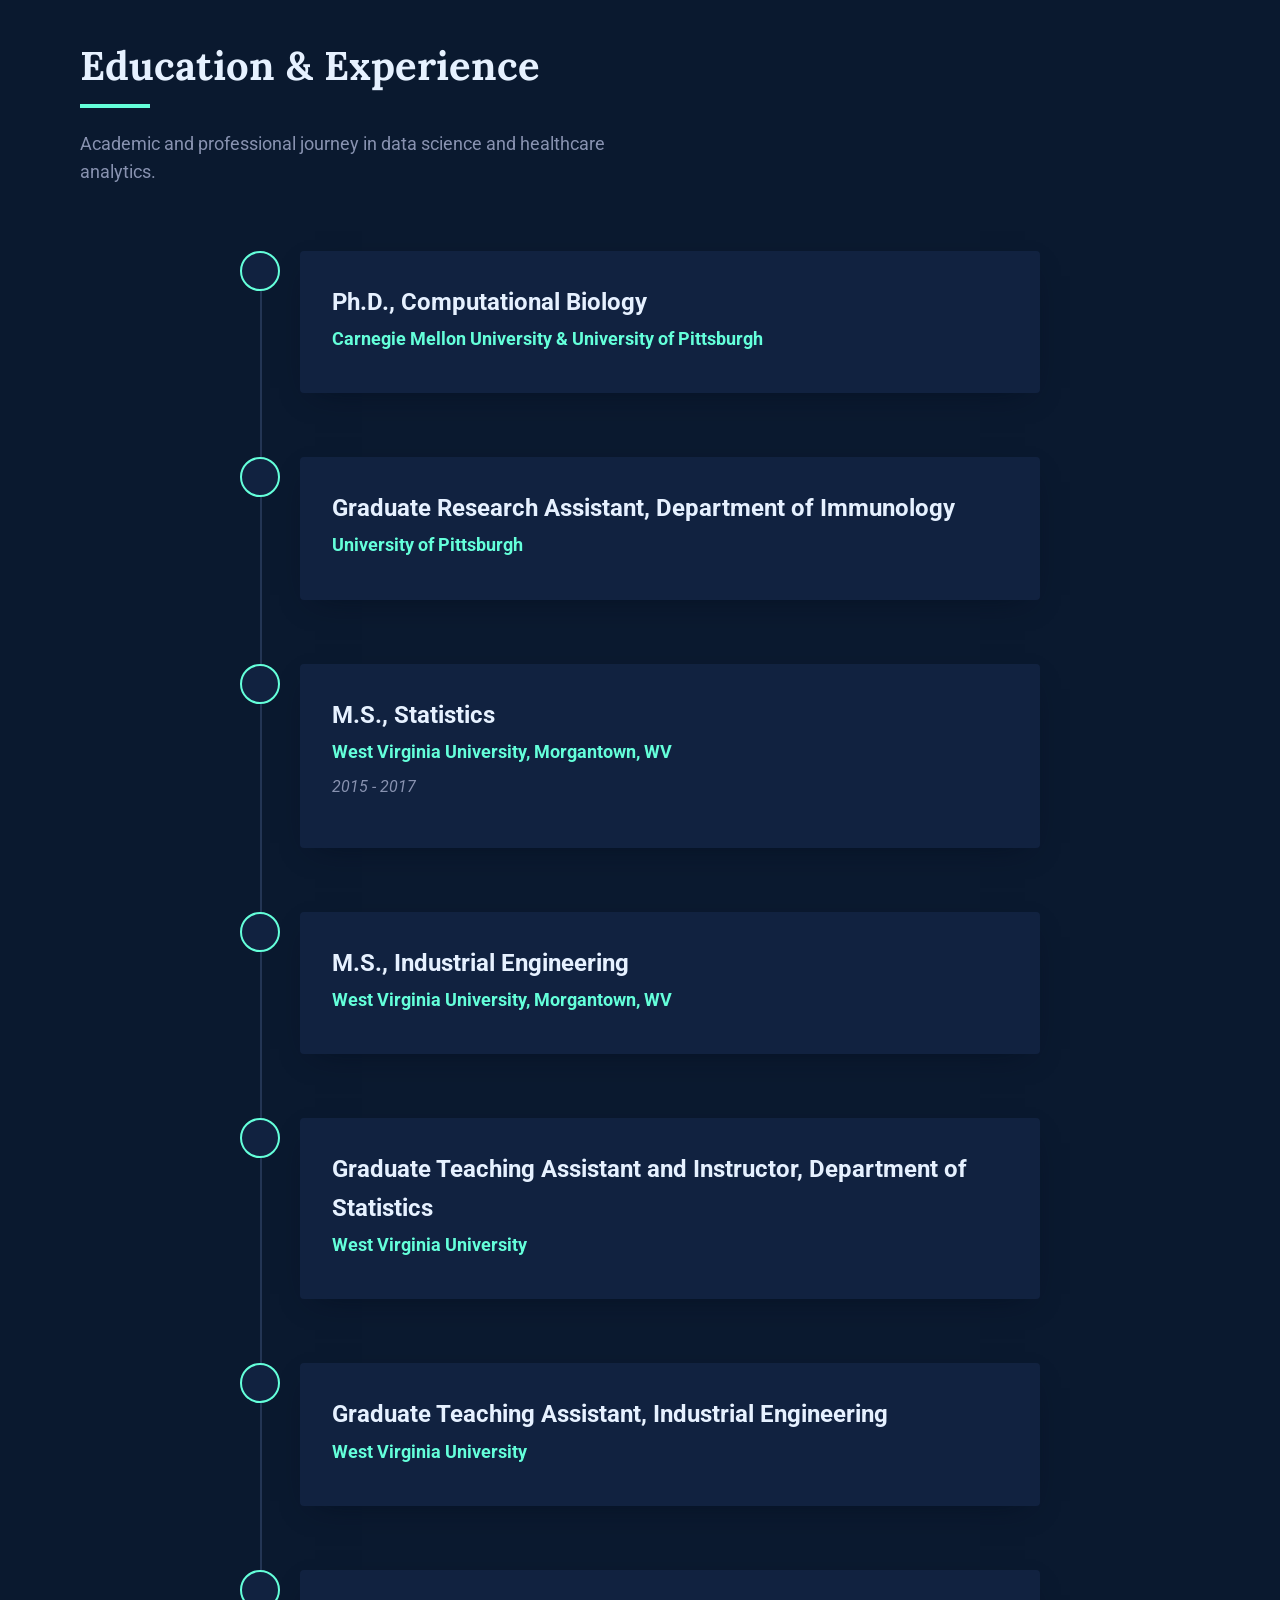
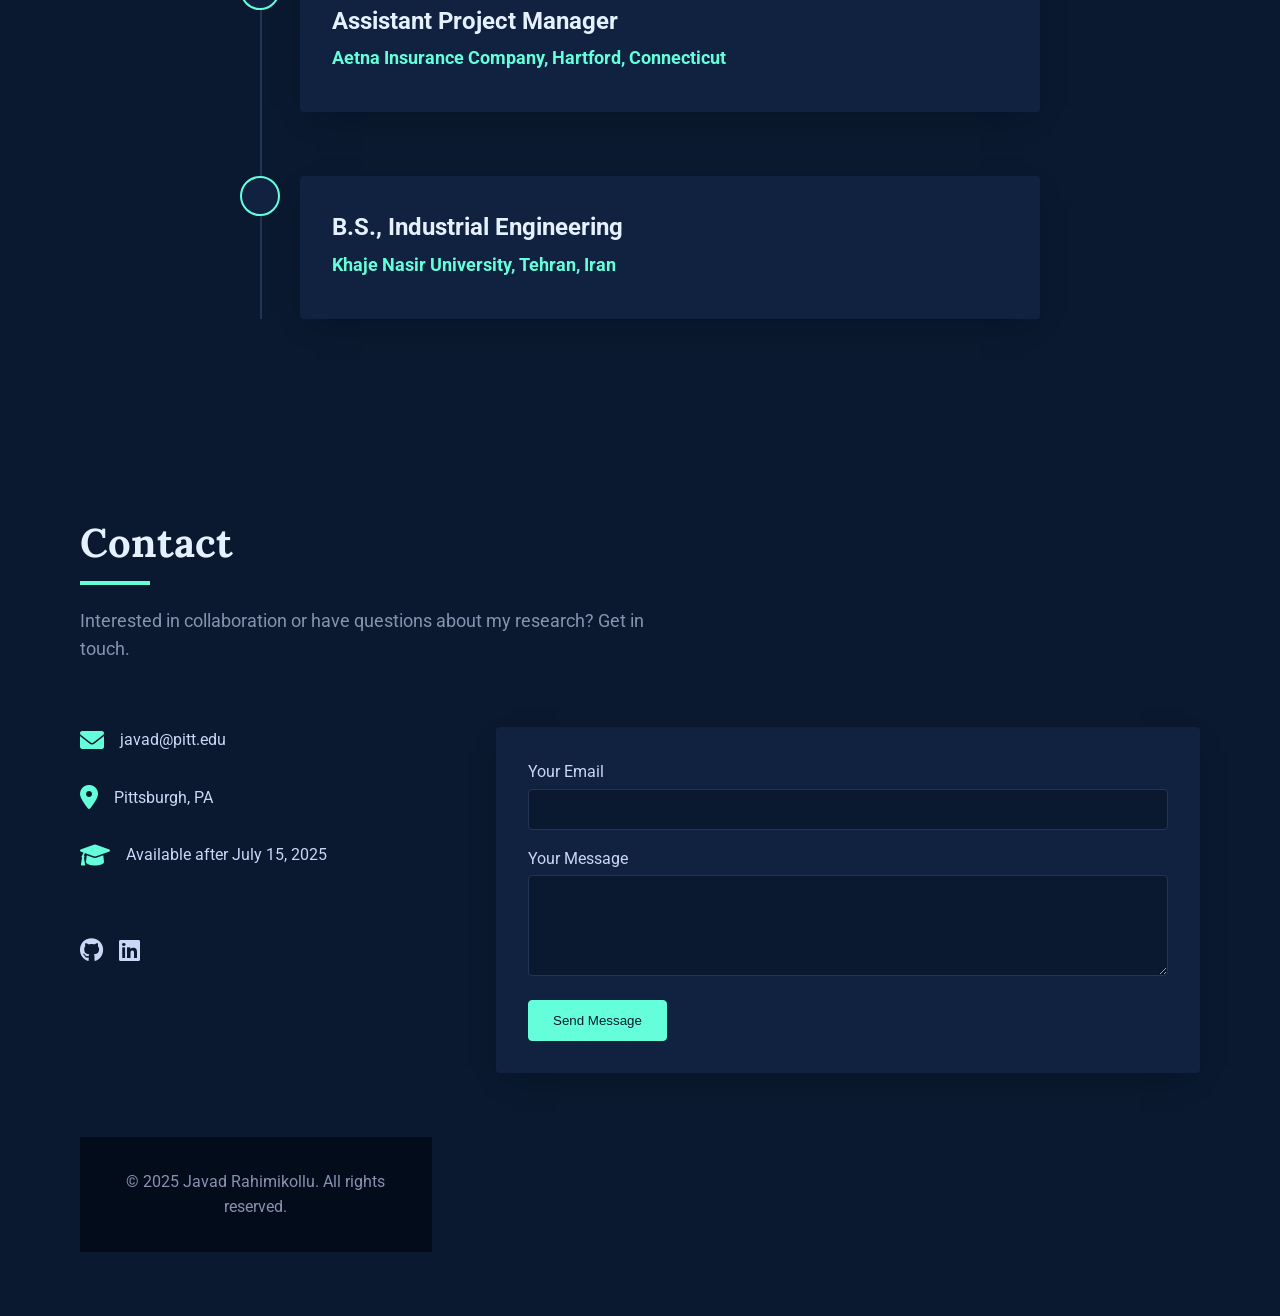
==== commit 46eeaeb2: "Update job title to Statistical Machine Learning and add RA endotypes project" ====
--- a/index.html
+++ b/index.html
@@ -59,7 +59,7 @@
             <div class="hero">
                 <div class="hero-content">
                     <h1>Javad Rahimikollu</h1>
-                    <h2>Research Data Scientist</h2>
+                    <h2>Statistical Machine Learning</h2>
                     <p class="lead">Machine Learning in Healthcare | Computational Biology PhD Candidate | Published in Science & Nature Methods</p>
                     <p>Research Data Scientist with 10+ years of experience leading machine learning initiatives and predictive modeling in healthcare and biomedical domains.</p>
                     <div class="cta-buttons">
@@ -143,6 +143,21 @@
                         <div class="project-links">
                             <a href="https://github.com/jrahimik/SLIDE" class="project-link"><i class="fab fa-github"></i> Repository</a>
                             <a href="#publications" class="project-link"><i class="fas fa-external-link-alt"></i> Publication</a>
+                        </div>
+                    </div>
+                </div>
+                
+                <div class="project-card">
+                    <div class="project-content">
+                        <h3>Multi-modal Integration of Protein Interactomes: Discovering Distinct RA Endotypes</h3>
+                        <p>A novel multi-scale framework that couples network-based genome-wide association studies (GWAS) to functional genomic data to uncover network modules distinguishing CCP+ and CCP- rheumatoid arthritis. Using the RACER cohort of 555 CCP+/RF+ and 384 CCP-/RF+ RA patients, we uncovered significant differences in heritability and identified 14 putative gene modules explaining genetic differences between these disease groups. Our findings demonstrate the utility of network-based approaches in elucidating the complex genetic landscape of RA, offering new insights into differential genetic risk factors and paving the way for more personalized therapeutic strategies.</p>
+                        <div class="project-tech">
+                            <span>Network Analysis</span>
+                            <span>GWAS</span>
+                            <span>Multi-omics Integration</span>
+                        </div>
+                        <div class="project-links">
+                            <a href="https://www.medrxiv.org/content/10.1101/2025.07.31.25331970v1" class="project-link"><i class="fas fa-external-link-alt"></i> Preprint</a>
                         </div>
                     </div>
                 </div>
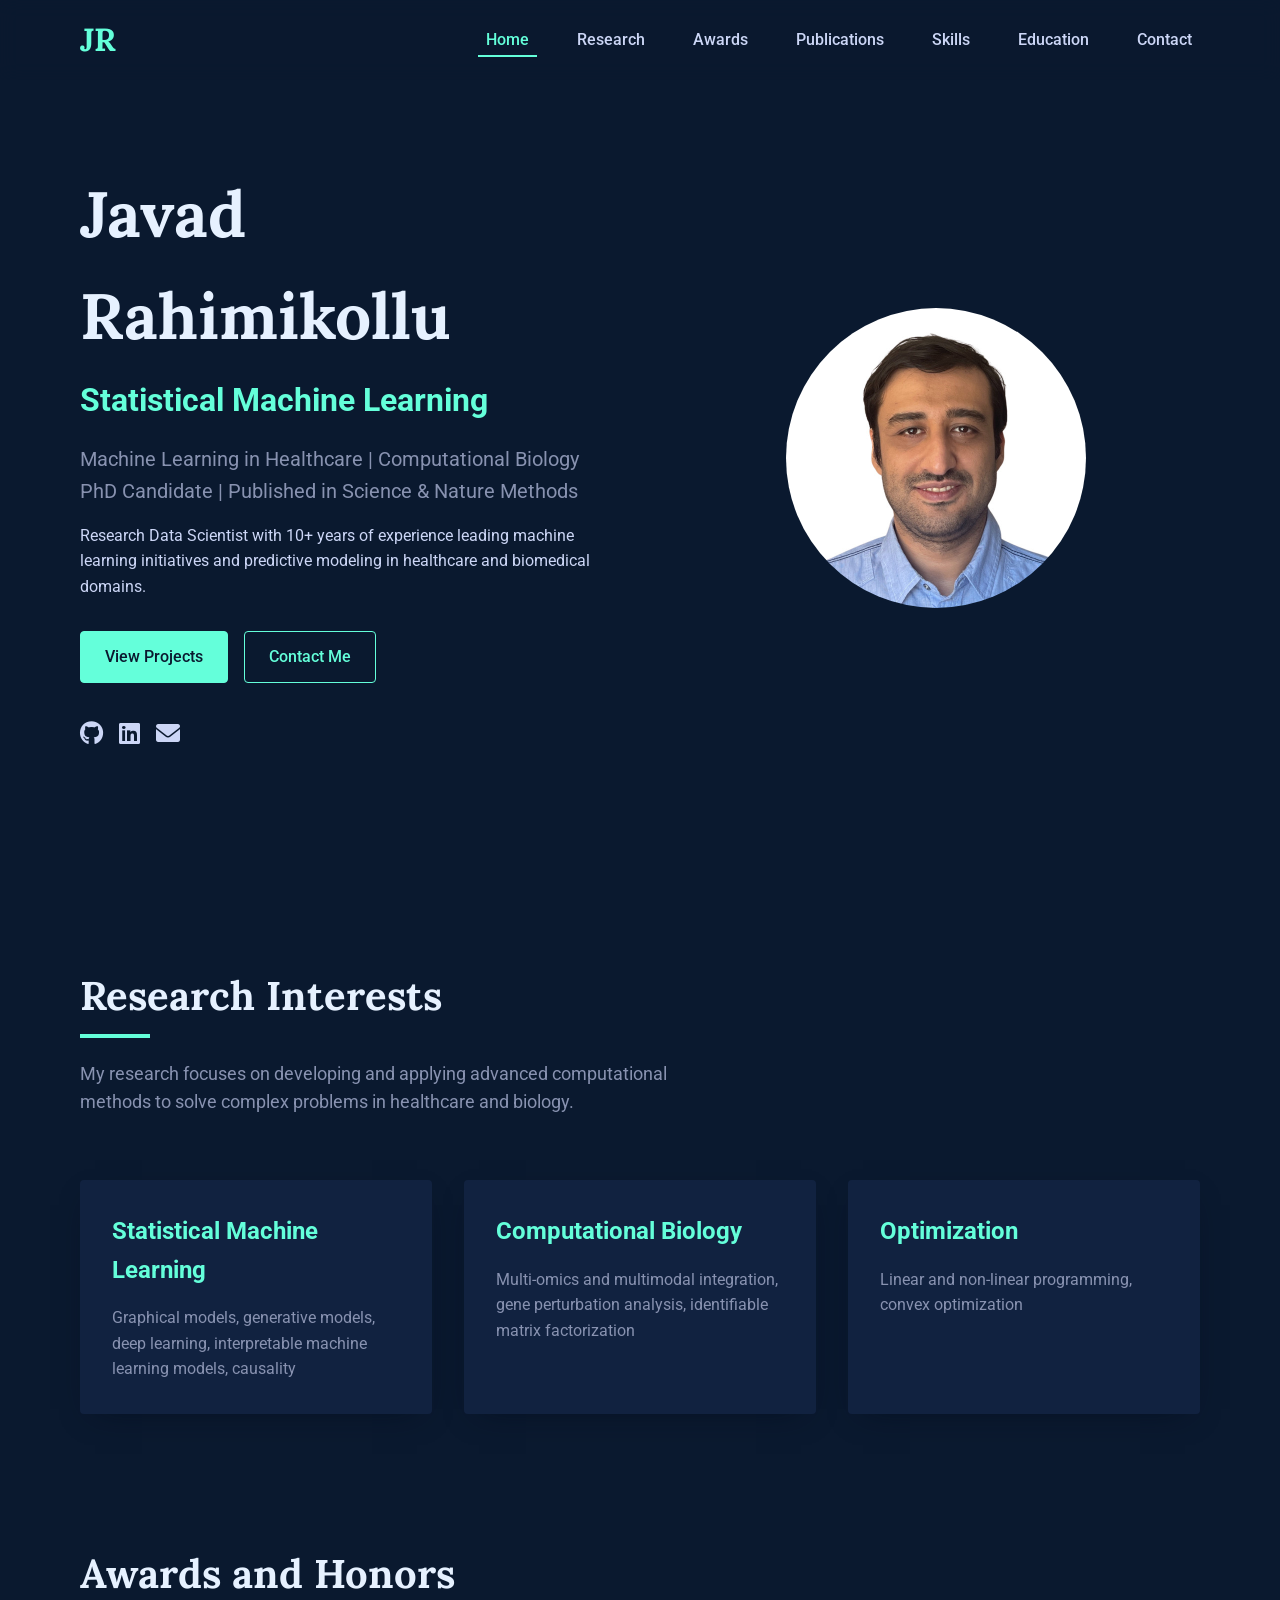
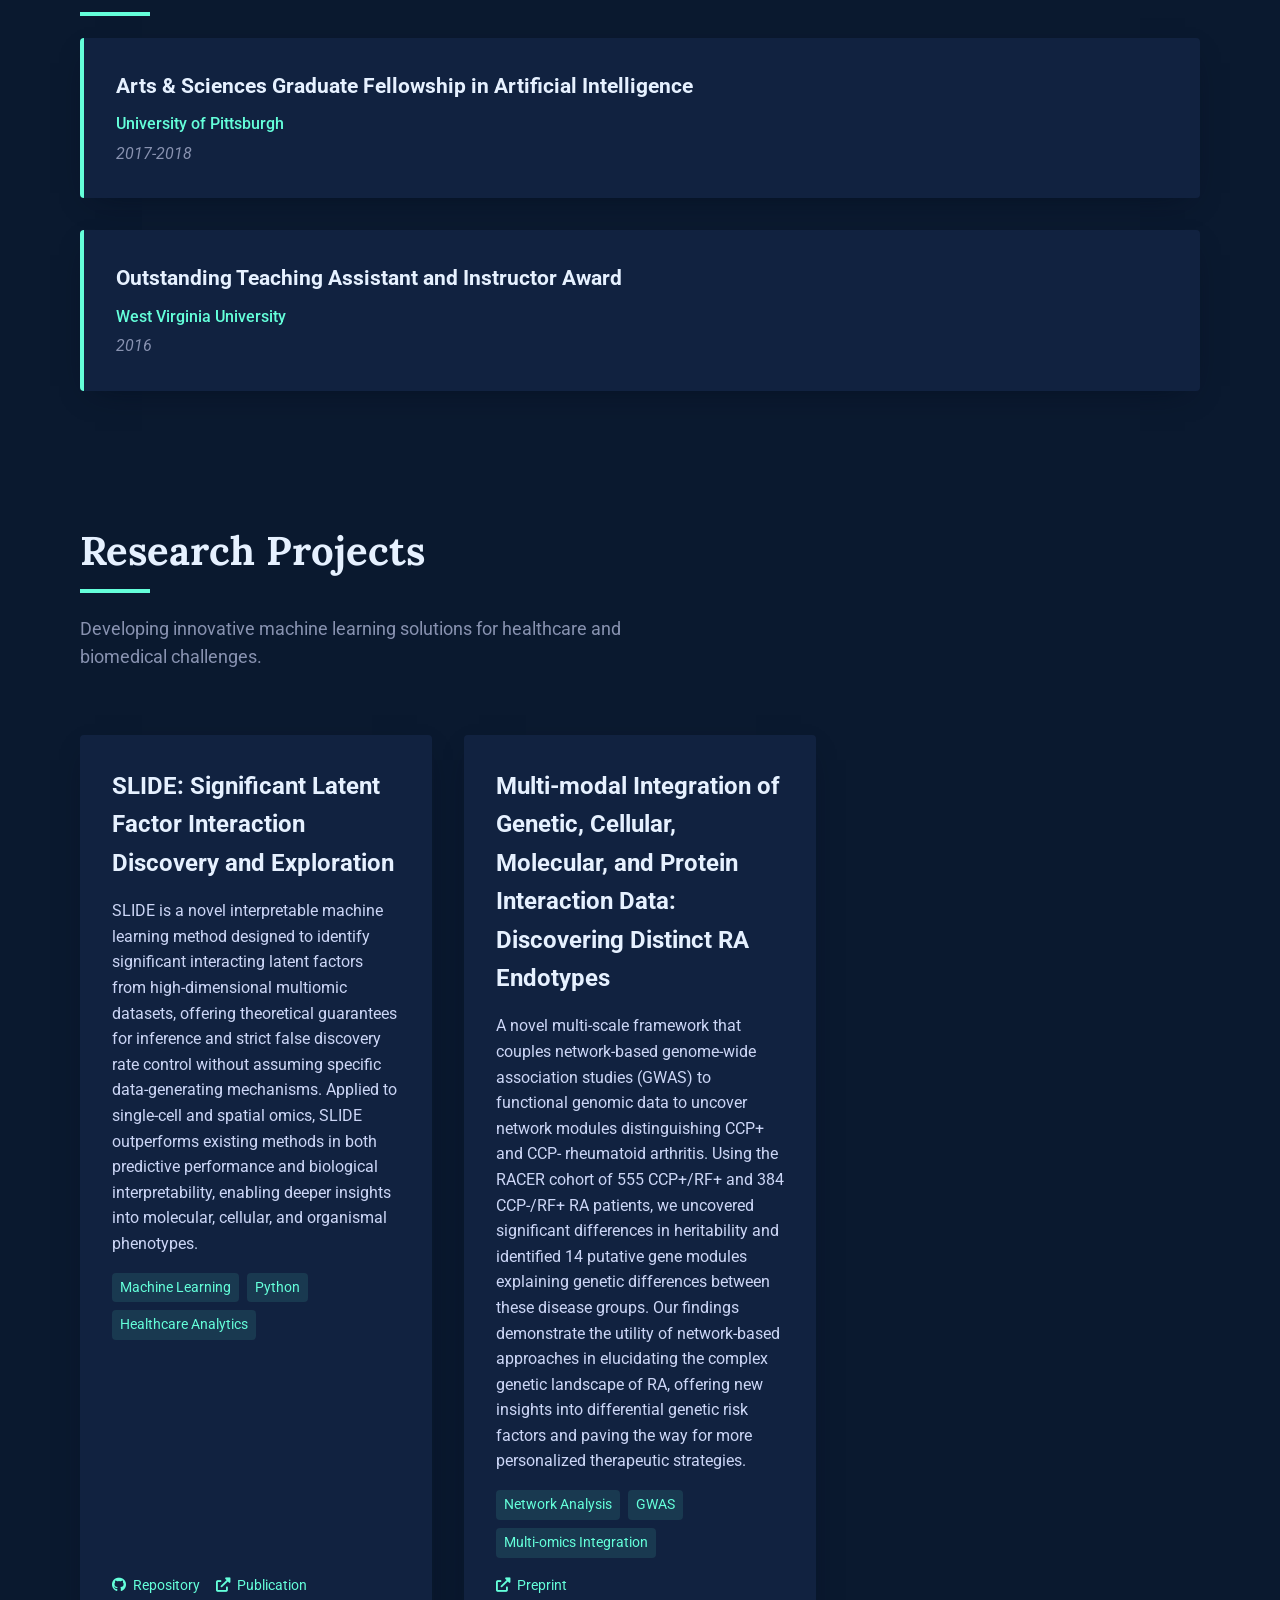
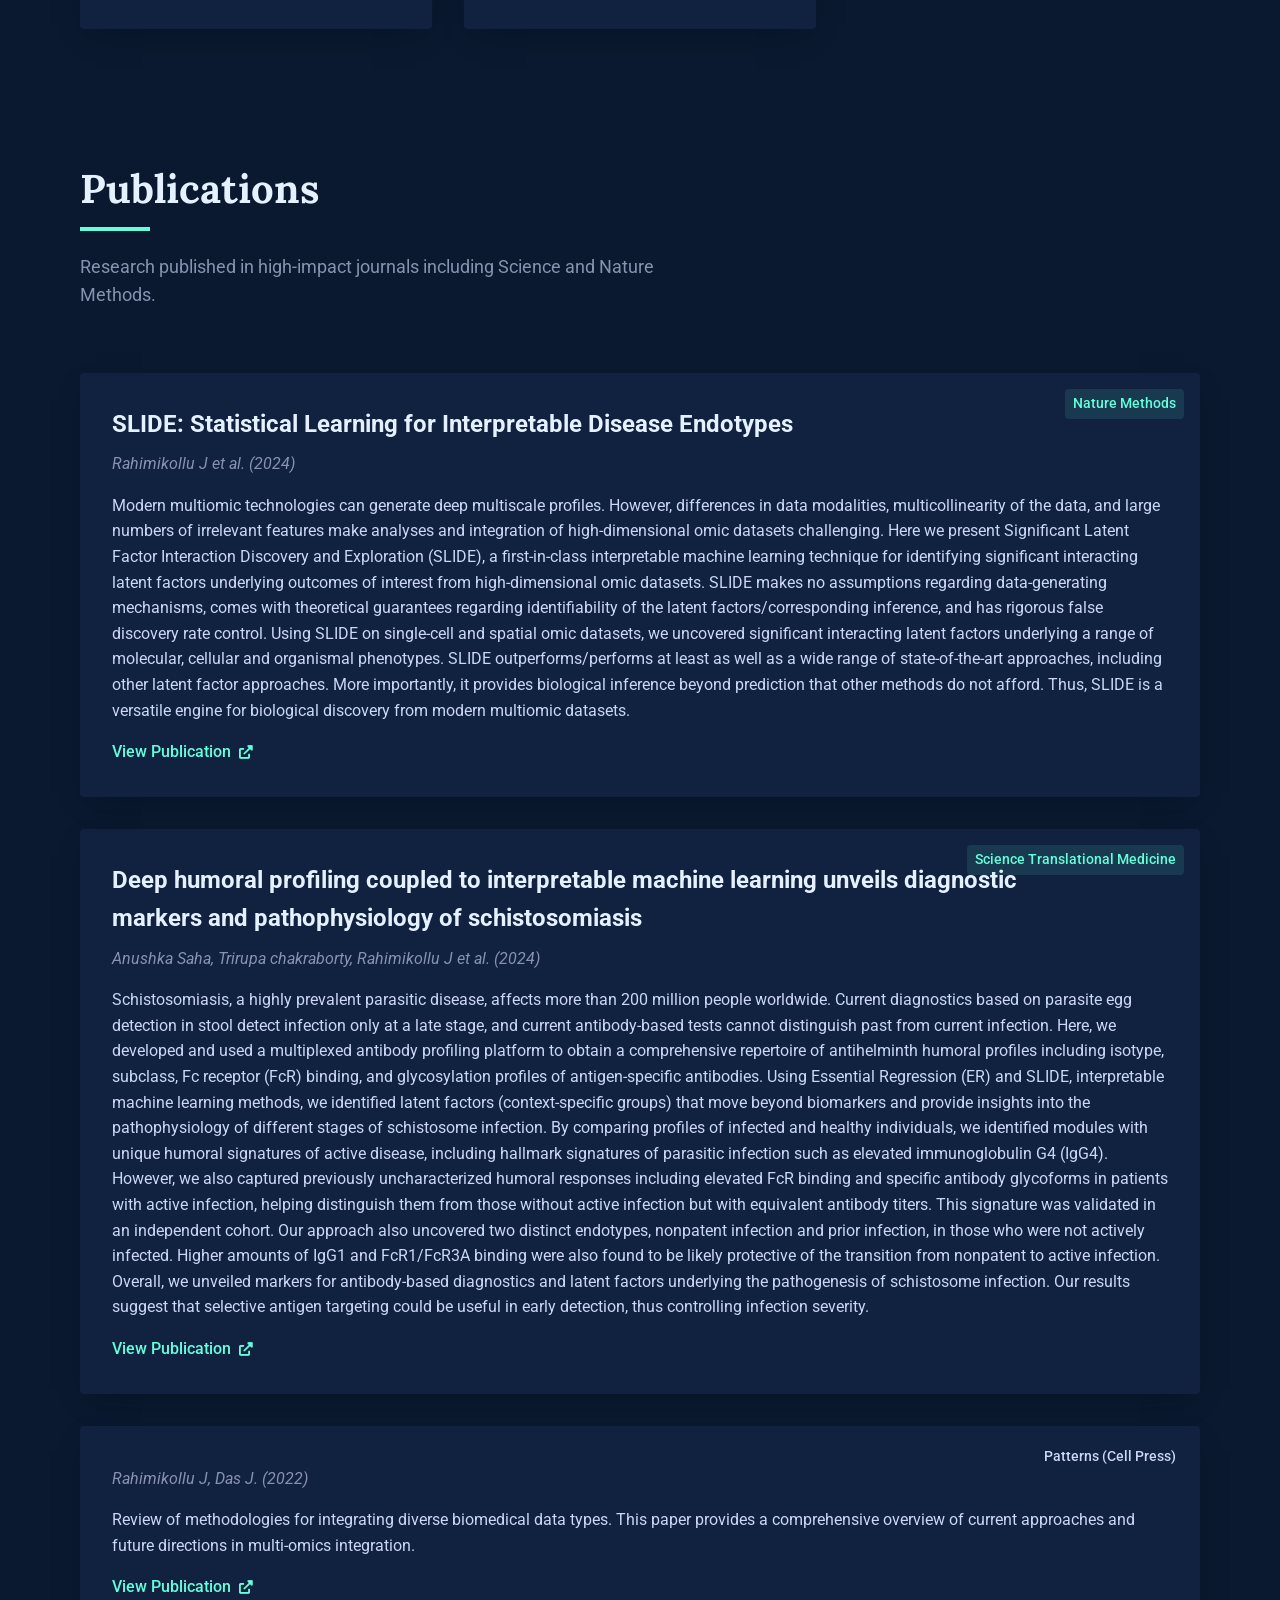
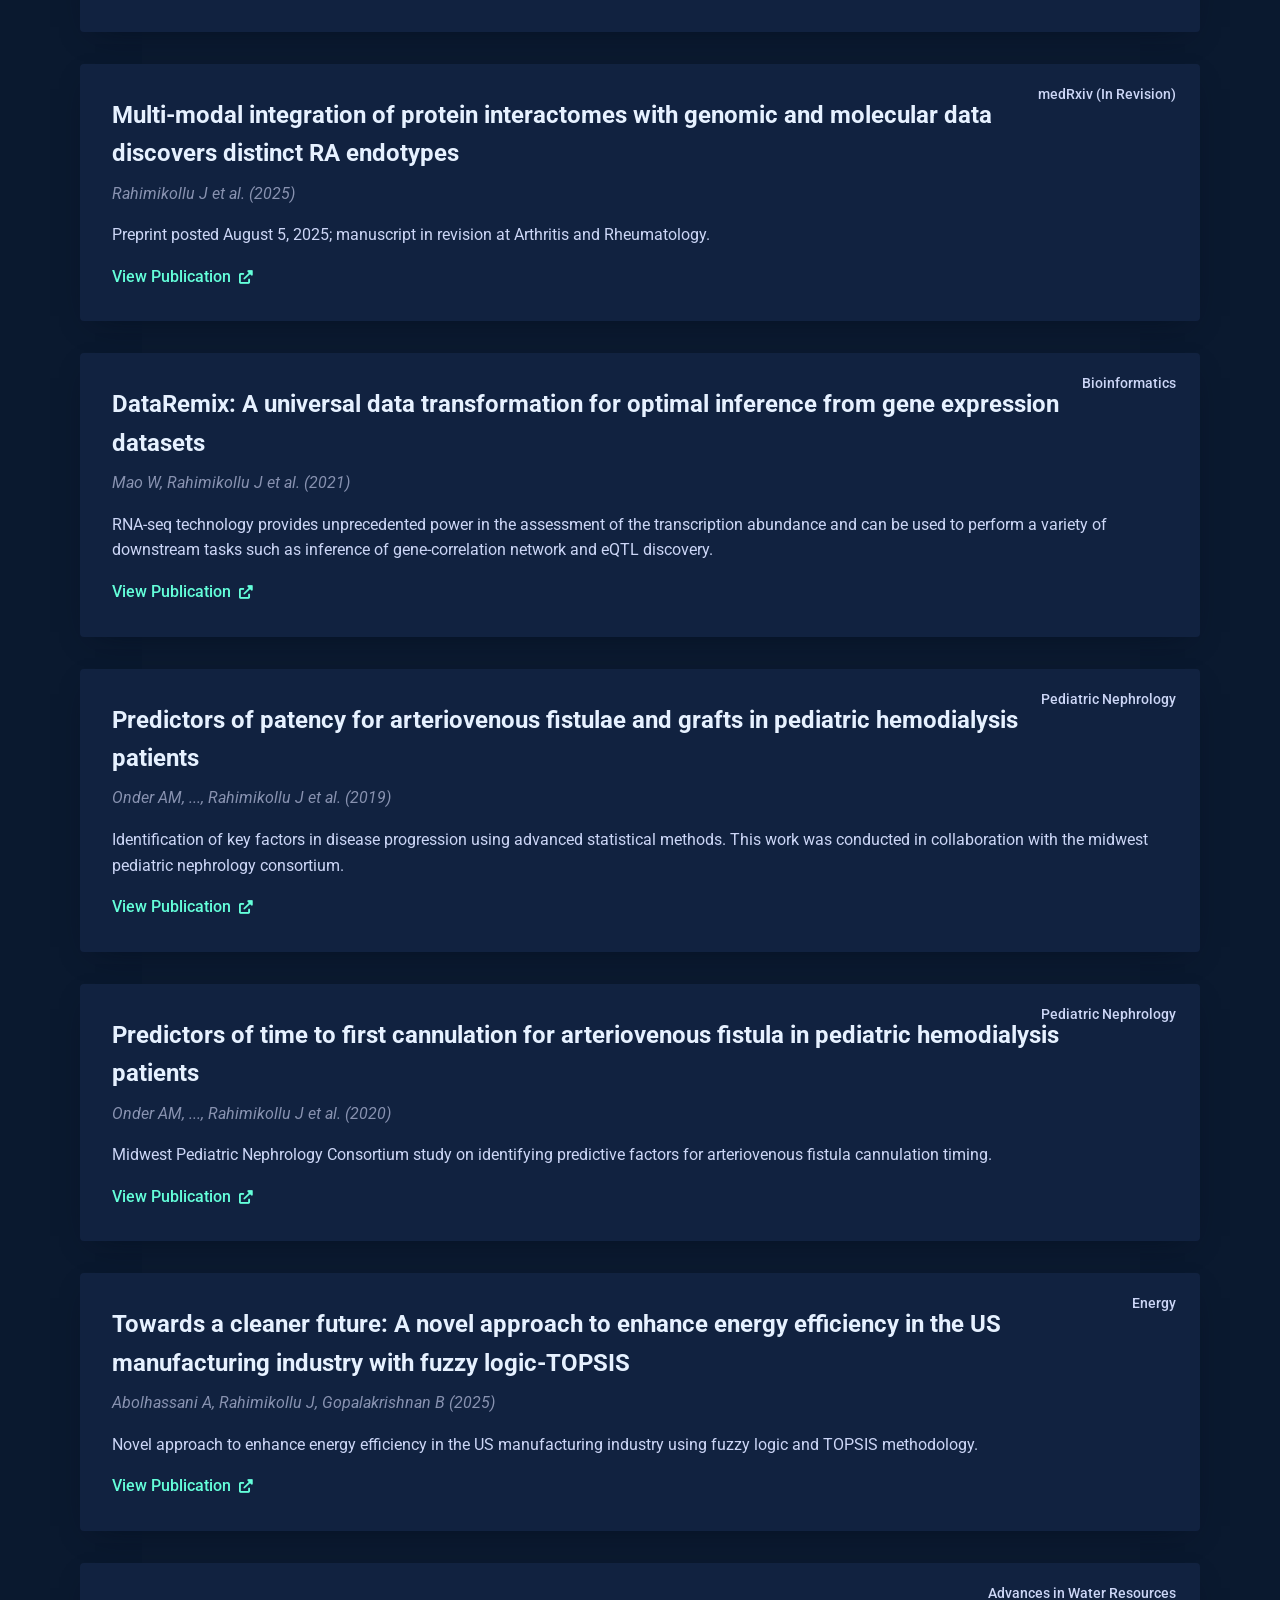
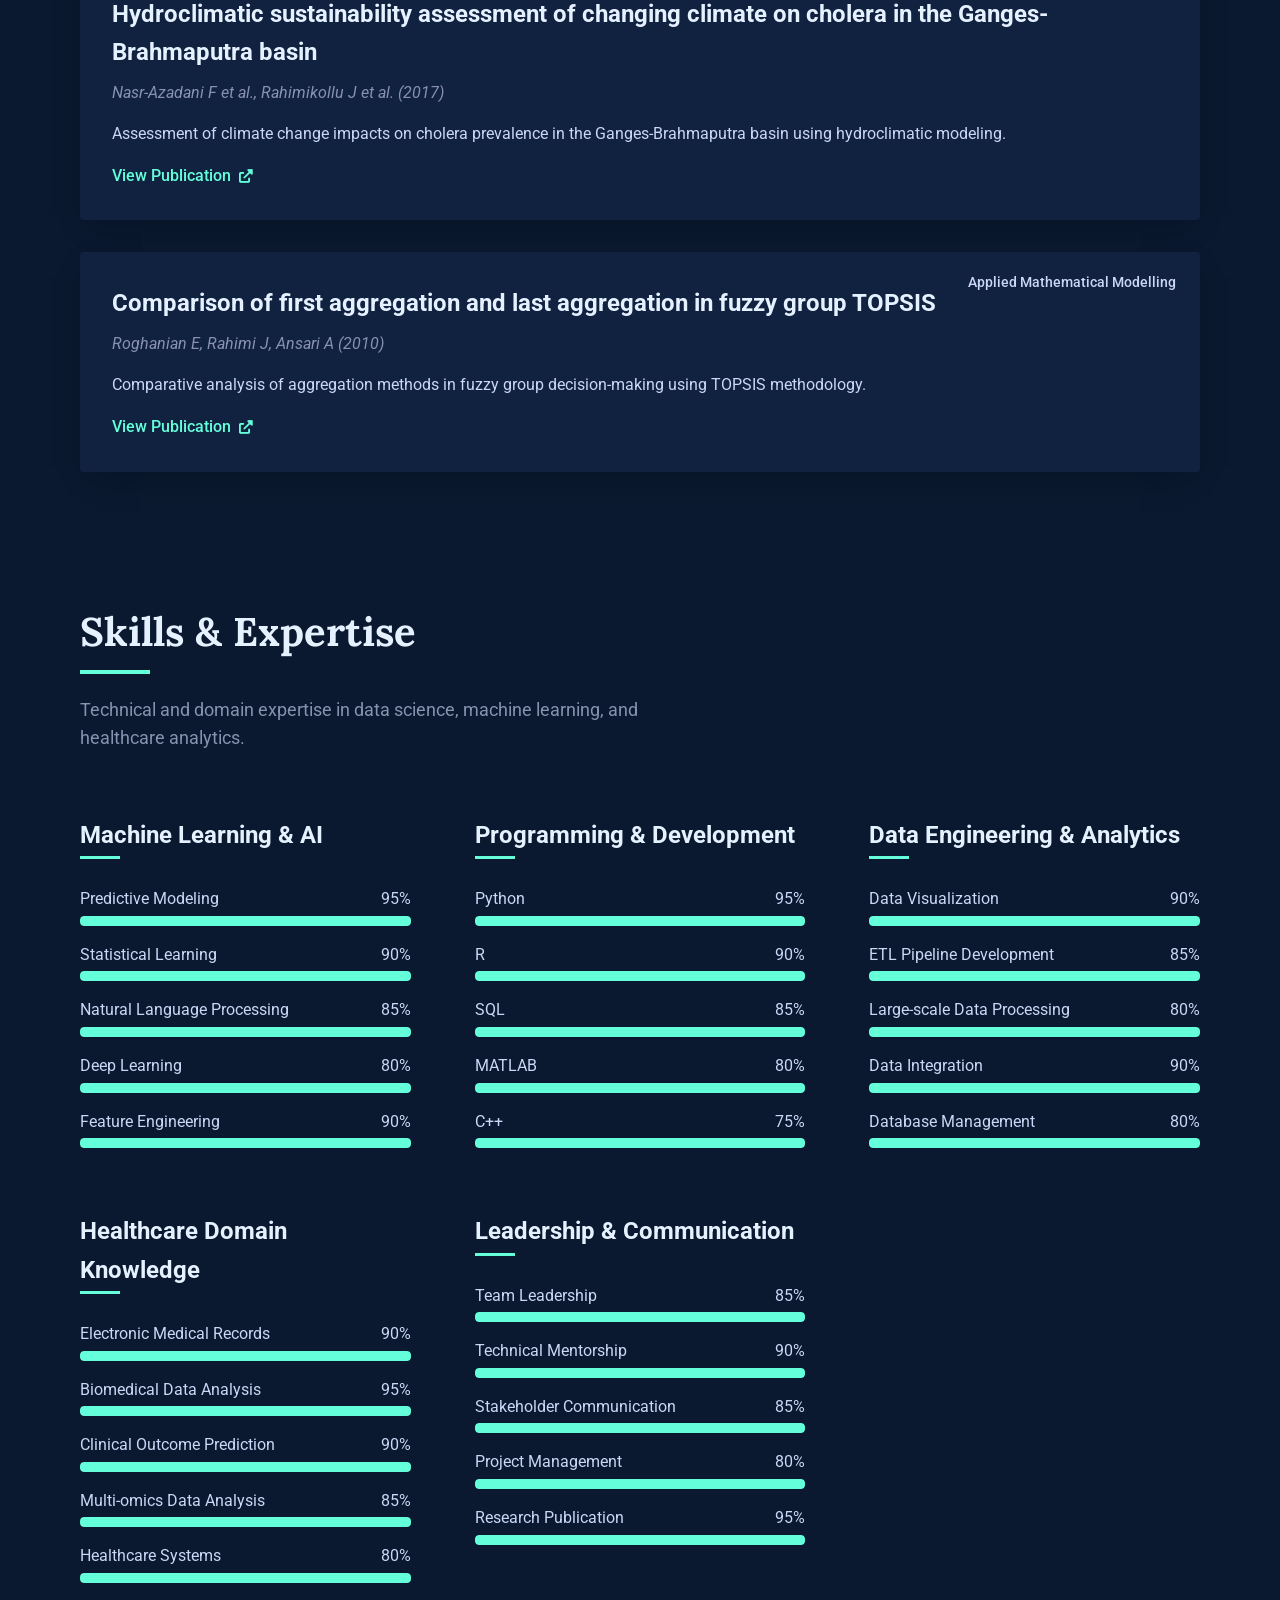
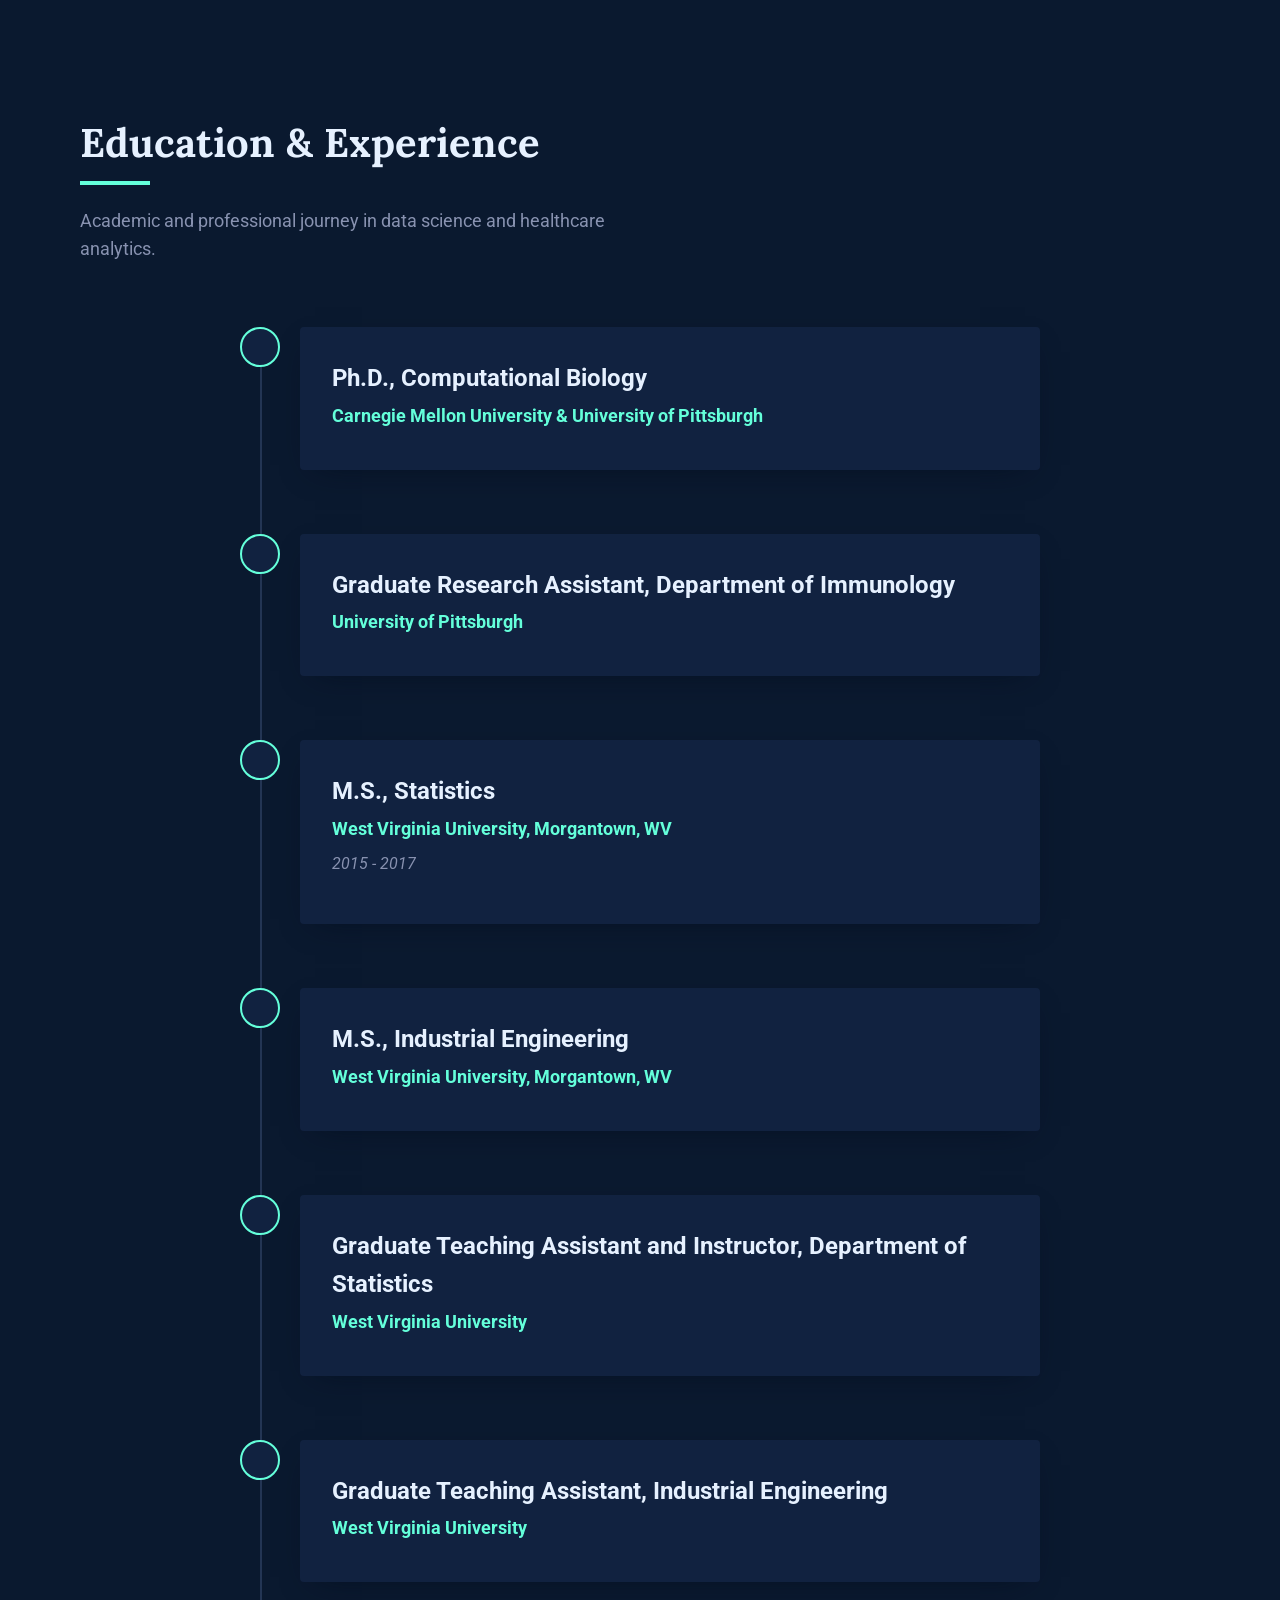
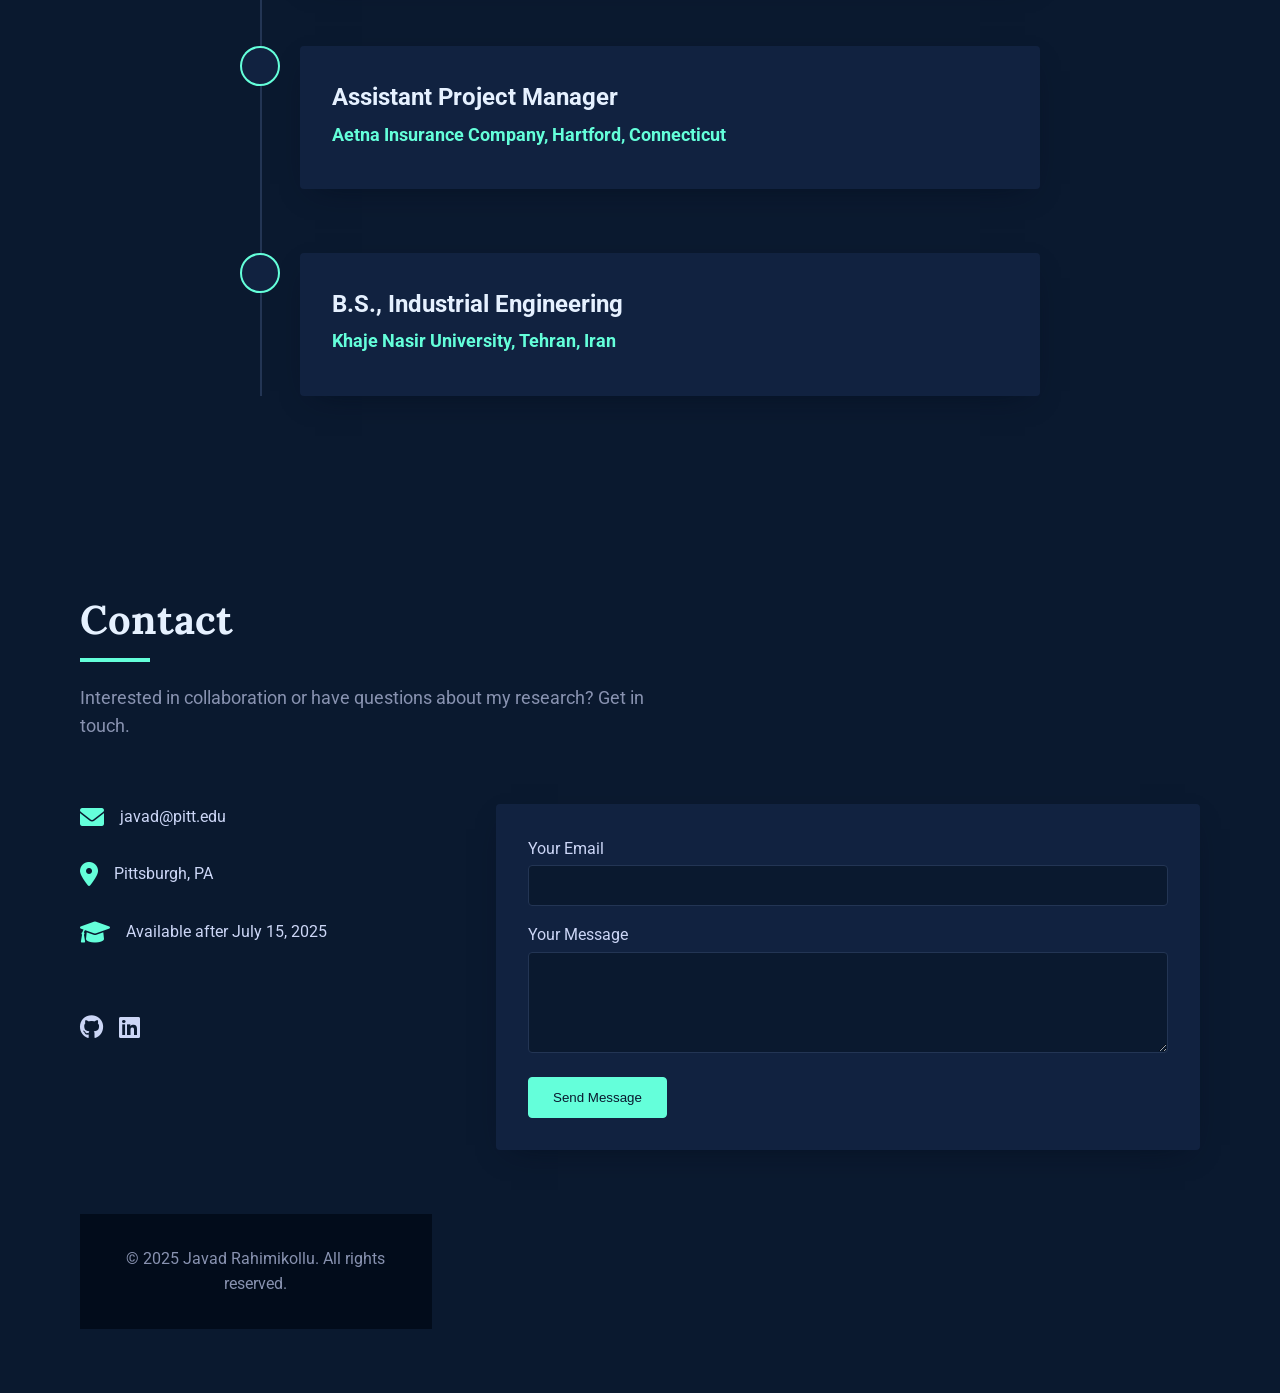
==== commit 58124418: "Update RA endotypes project title to include genetic, cellular, and molecular data" ====
--- a/index.html
+++ b/index.html
@@ -149,7 +149,7 @@
                 
                 <div class="project-card">
                     <div class="project-content">
-                        <h3>Multi-modal Integration of Protein Interactomes: Discovering Distinct RA Endotypes</h3>
+                        <h3>Multi-modal Integration of Genetic, Cellular, Molecular, and Protein Interaction Data: Discovering Distinct RA Endotypes</h3>
                         <p>A novel multi-scale framework that couples network-based genome-wide association studies (GWAS) to functional genomic data to uncover network modules distinguishing CCP+ and CCP- rheumatoid arthritis. Using the RACER cohort of 555 CCP+/RF+ and 384 CCP-/RF+ RA patients, we uncovered significant differences in heritability and identified 14 putative gene modules explaining genetic differences between these disease groups. Our findings demonstrate the utility of network-based approaches in elucidating the complex genetic landscape of RA, offering new insights into differential genetic risk factors and paving the way for more personalized therapeutic strategies.</p>
                         <div class="project-tech">
                             <span>Network Analysis</span>
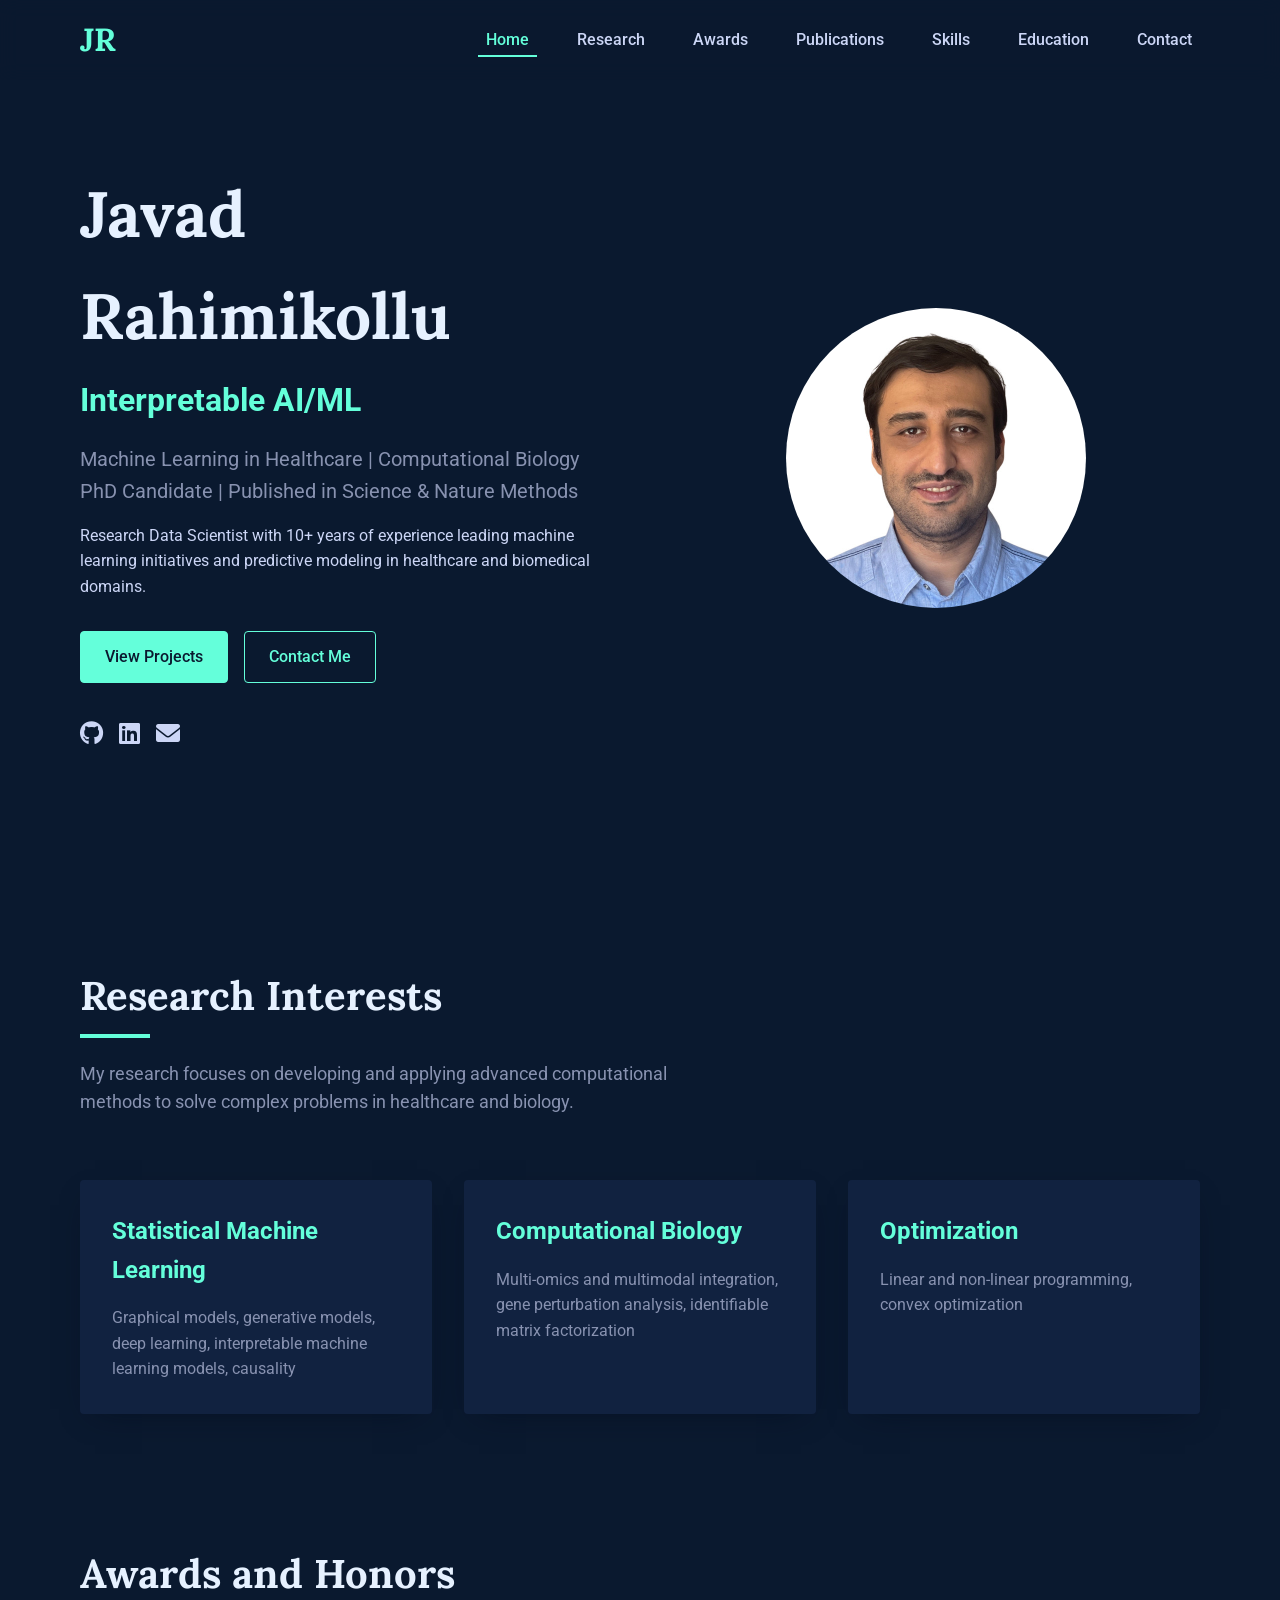
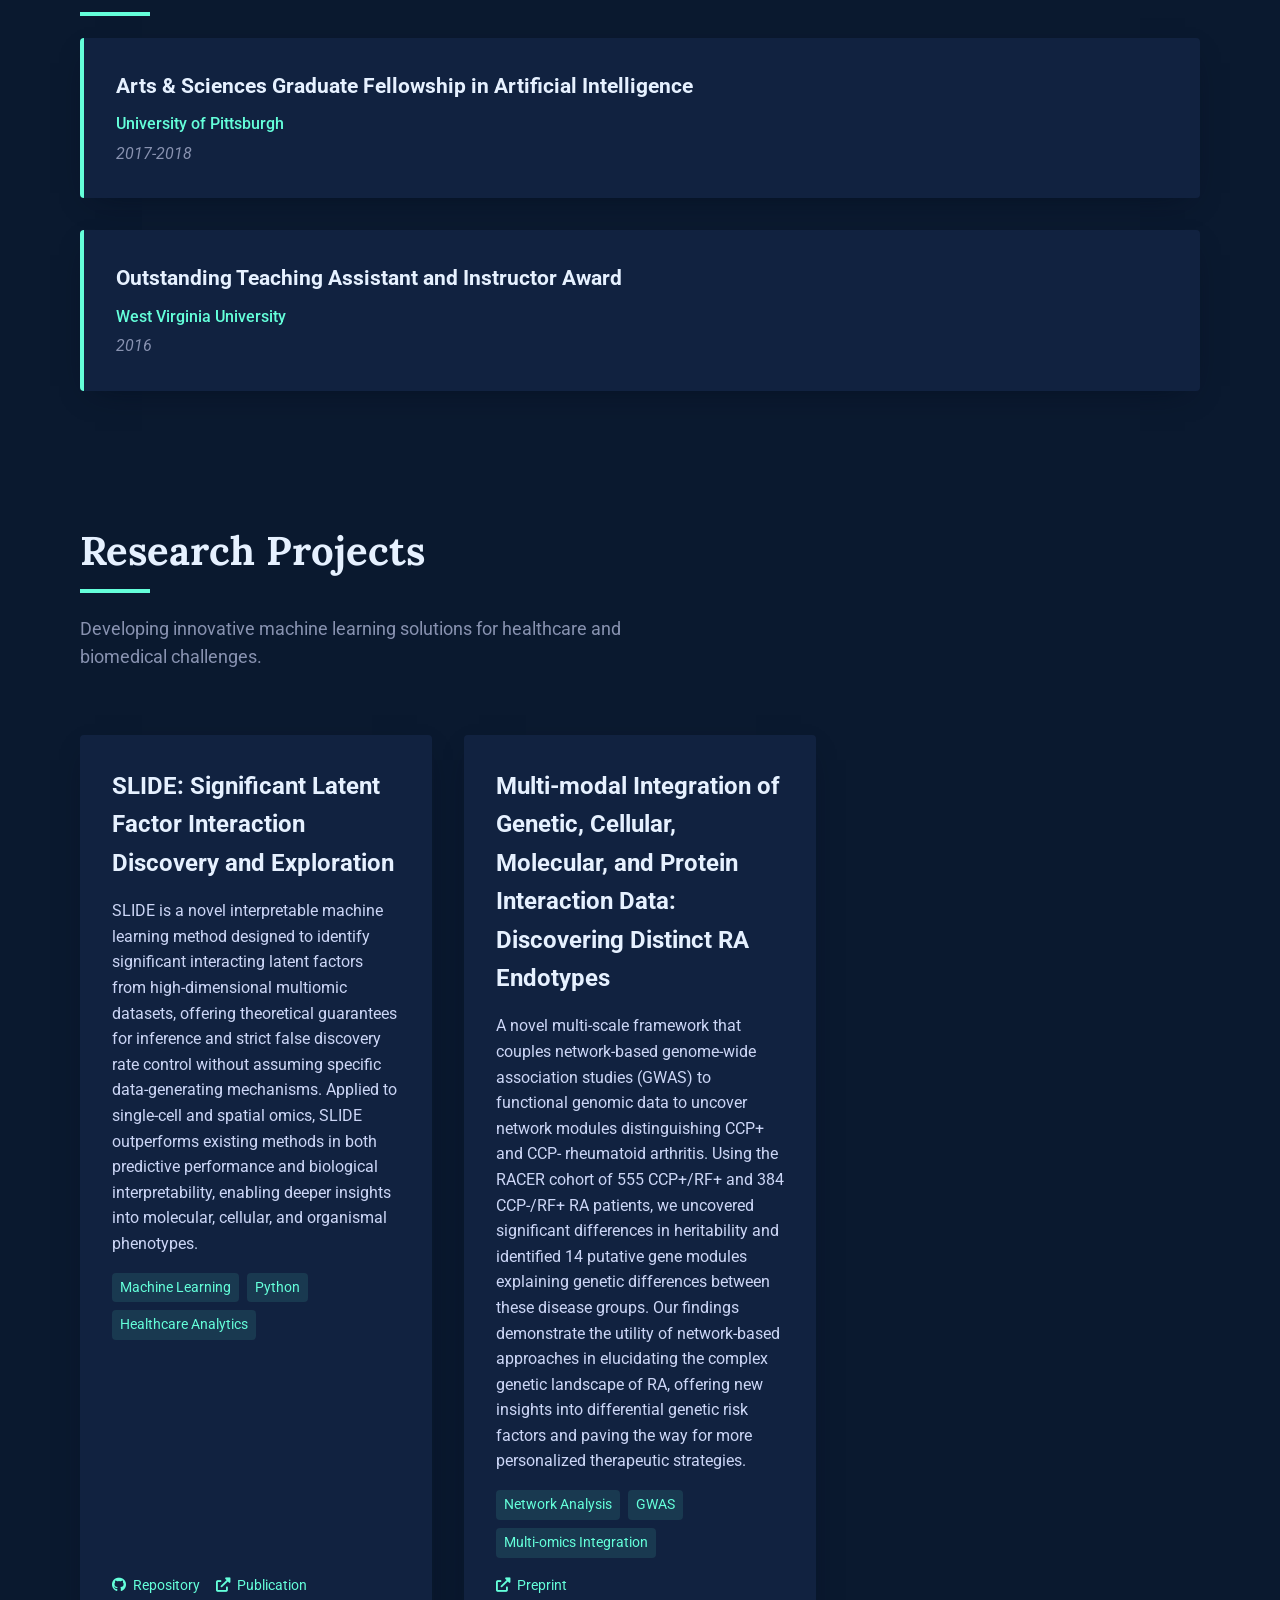
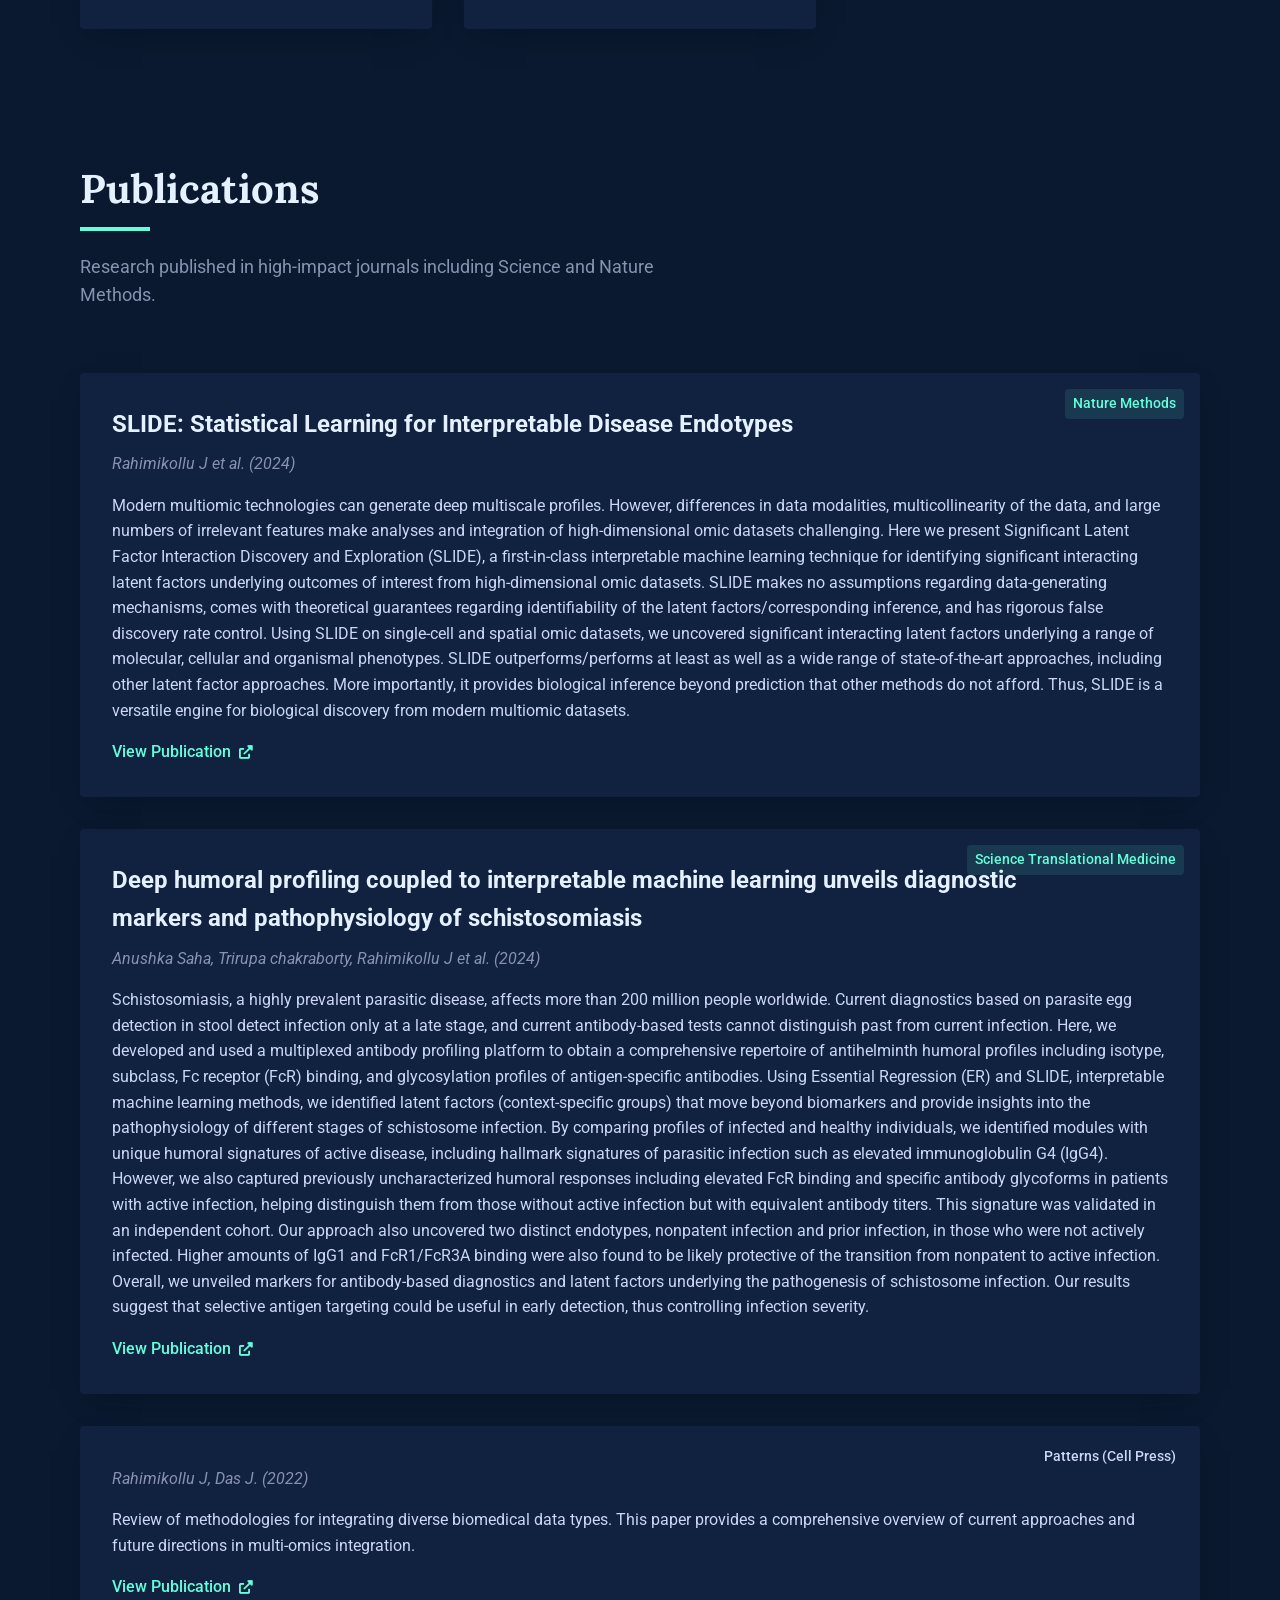
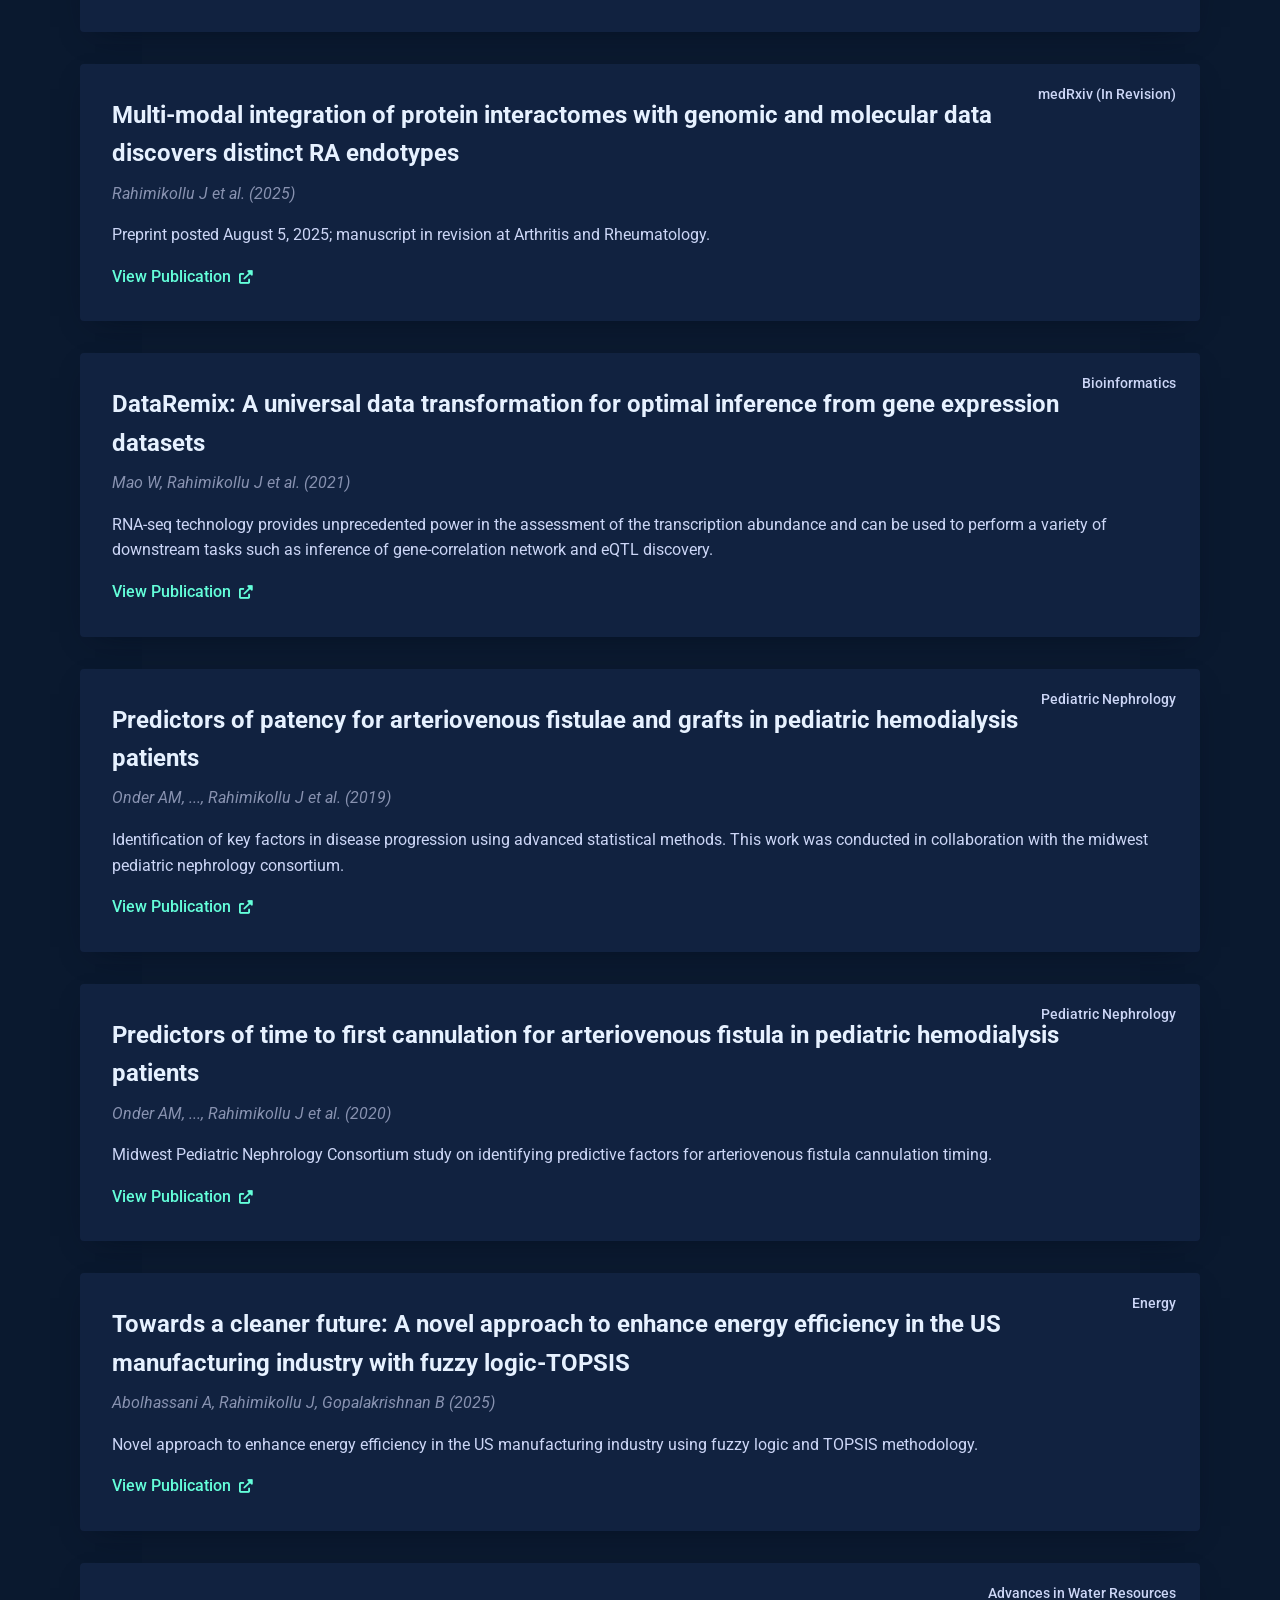
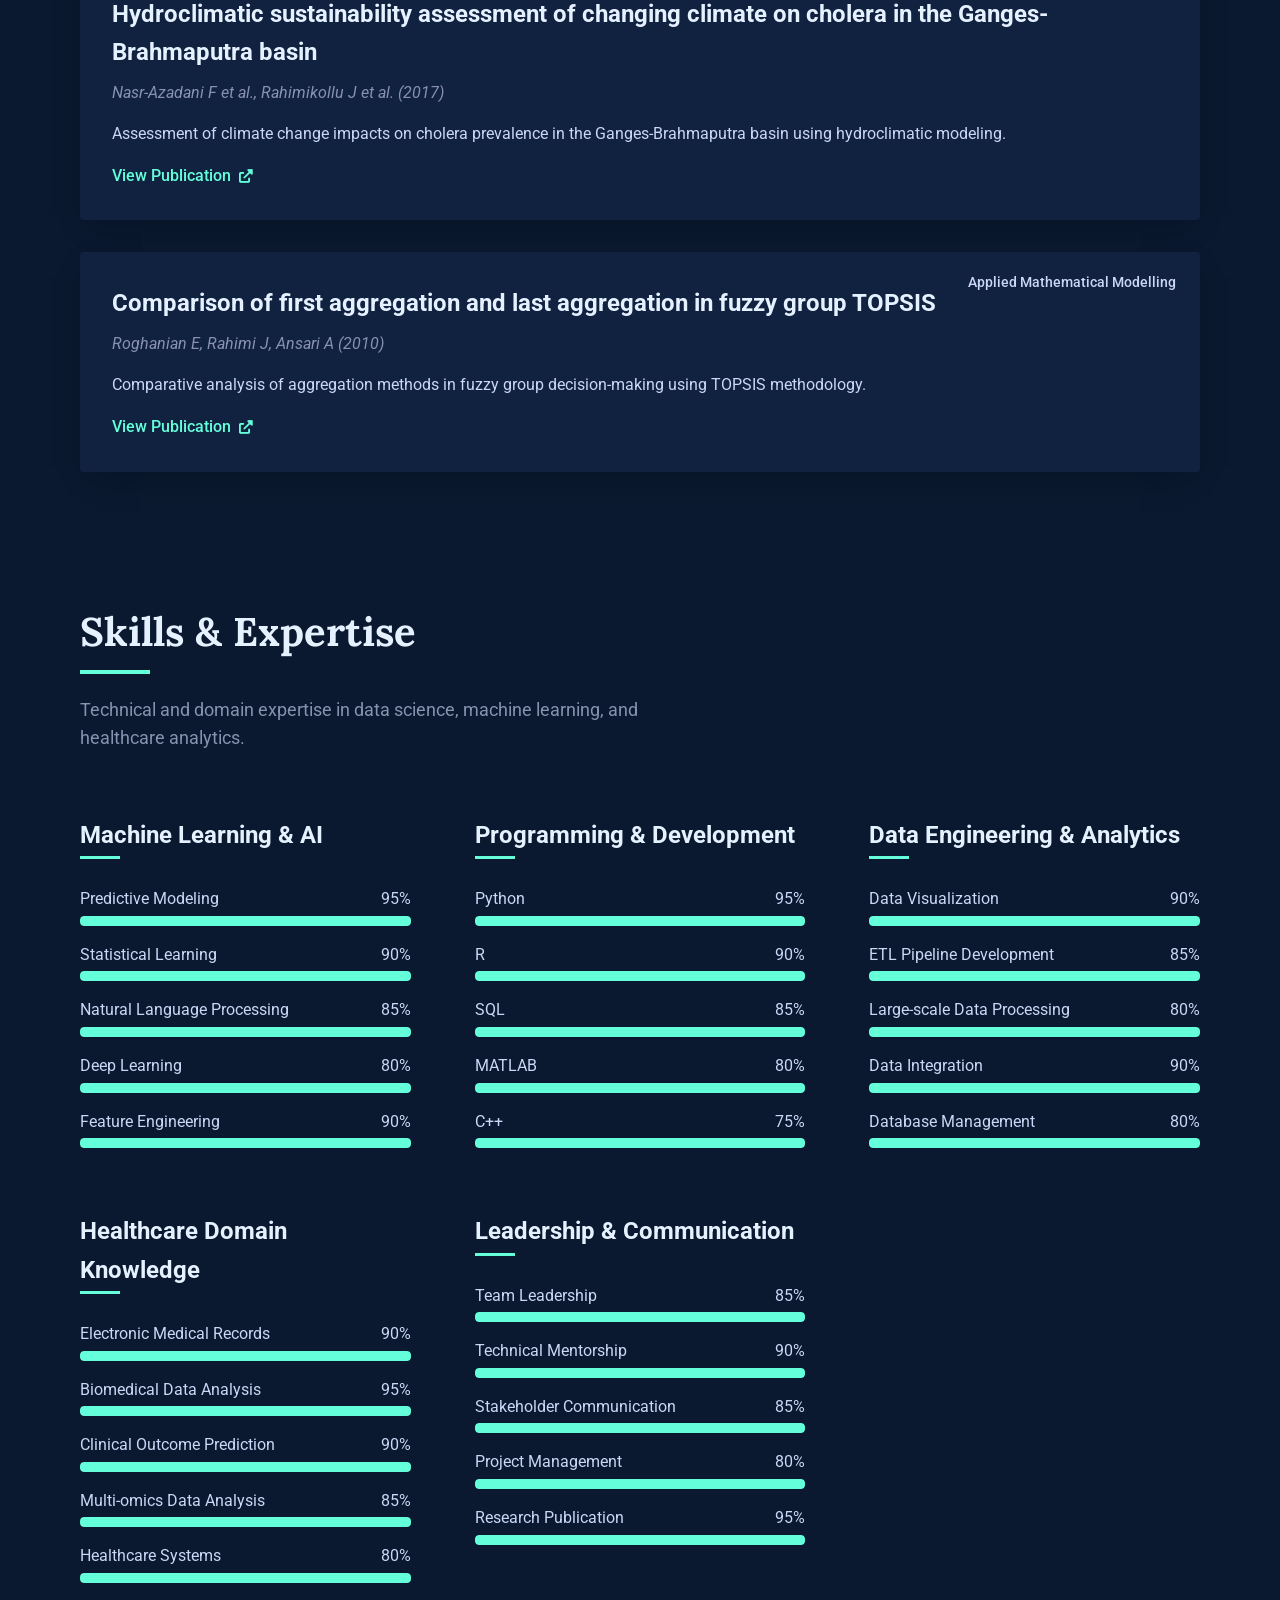
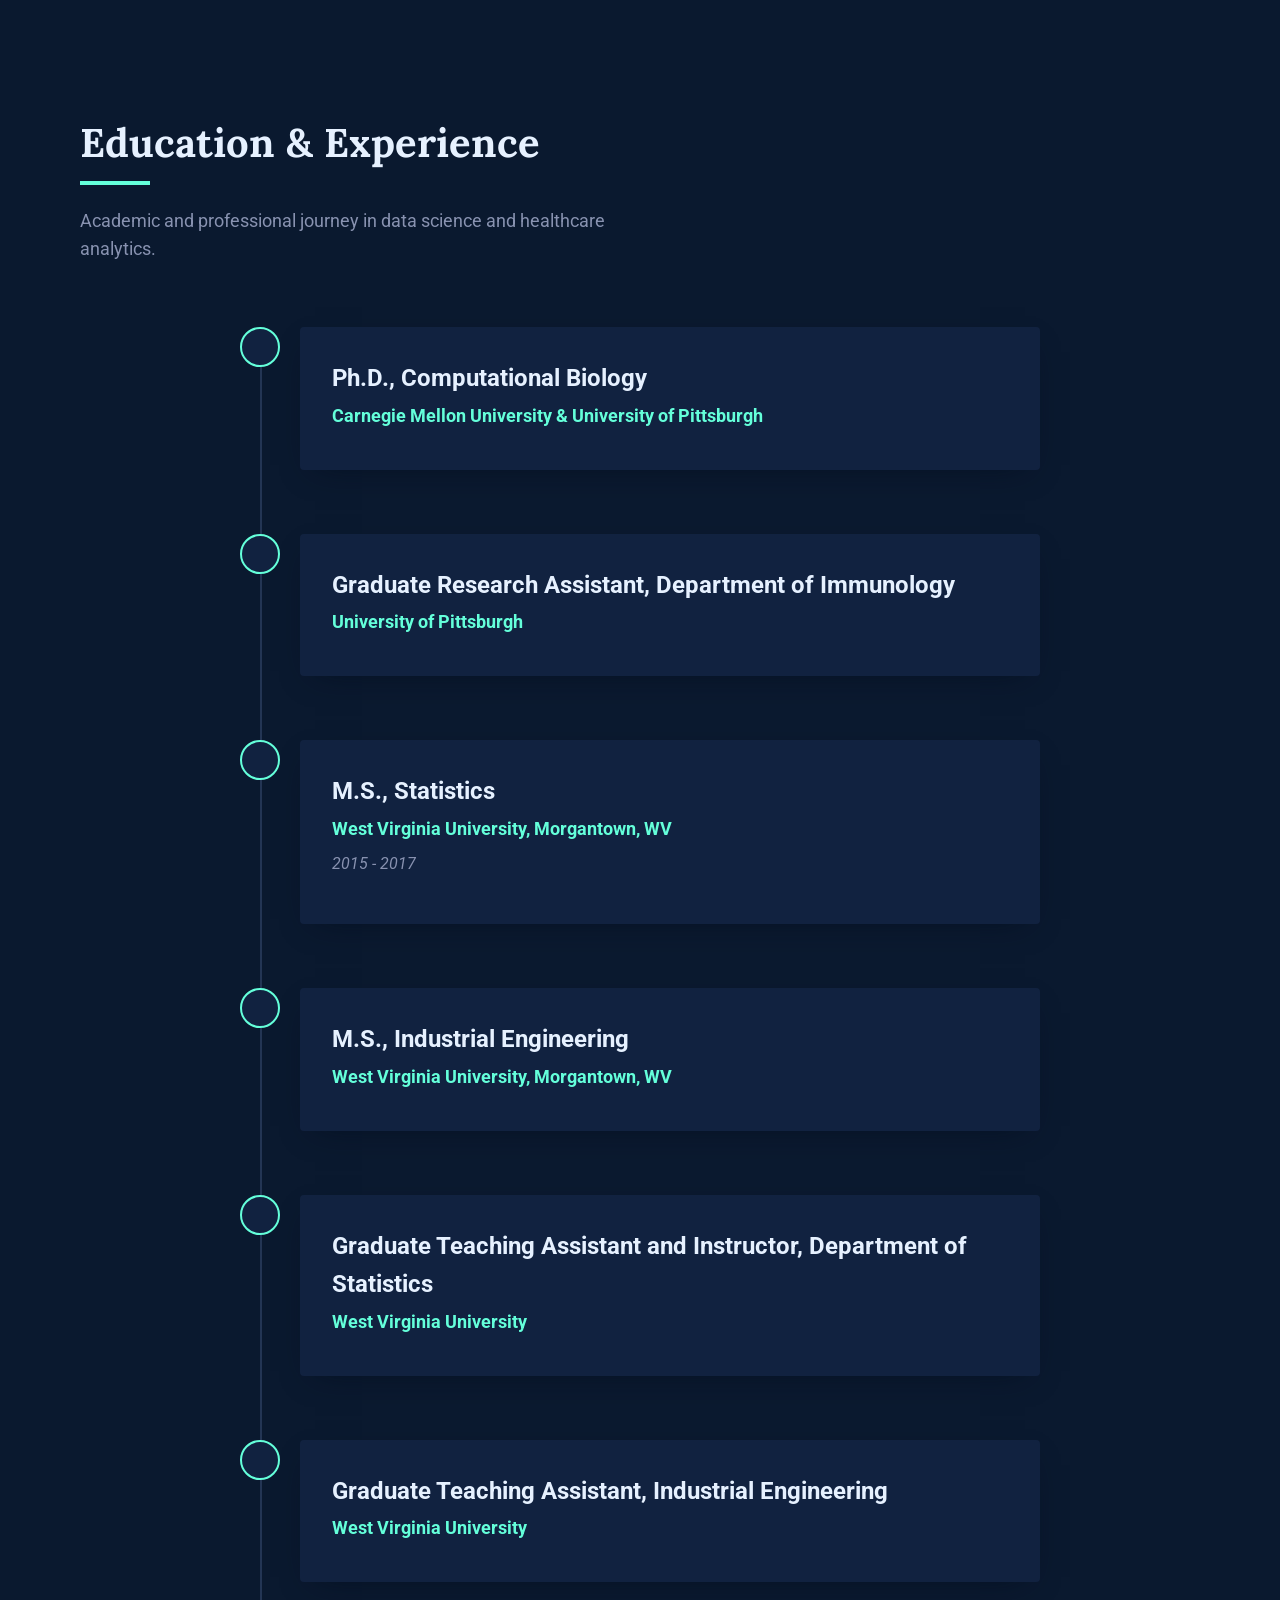
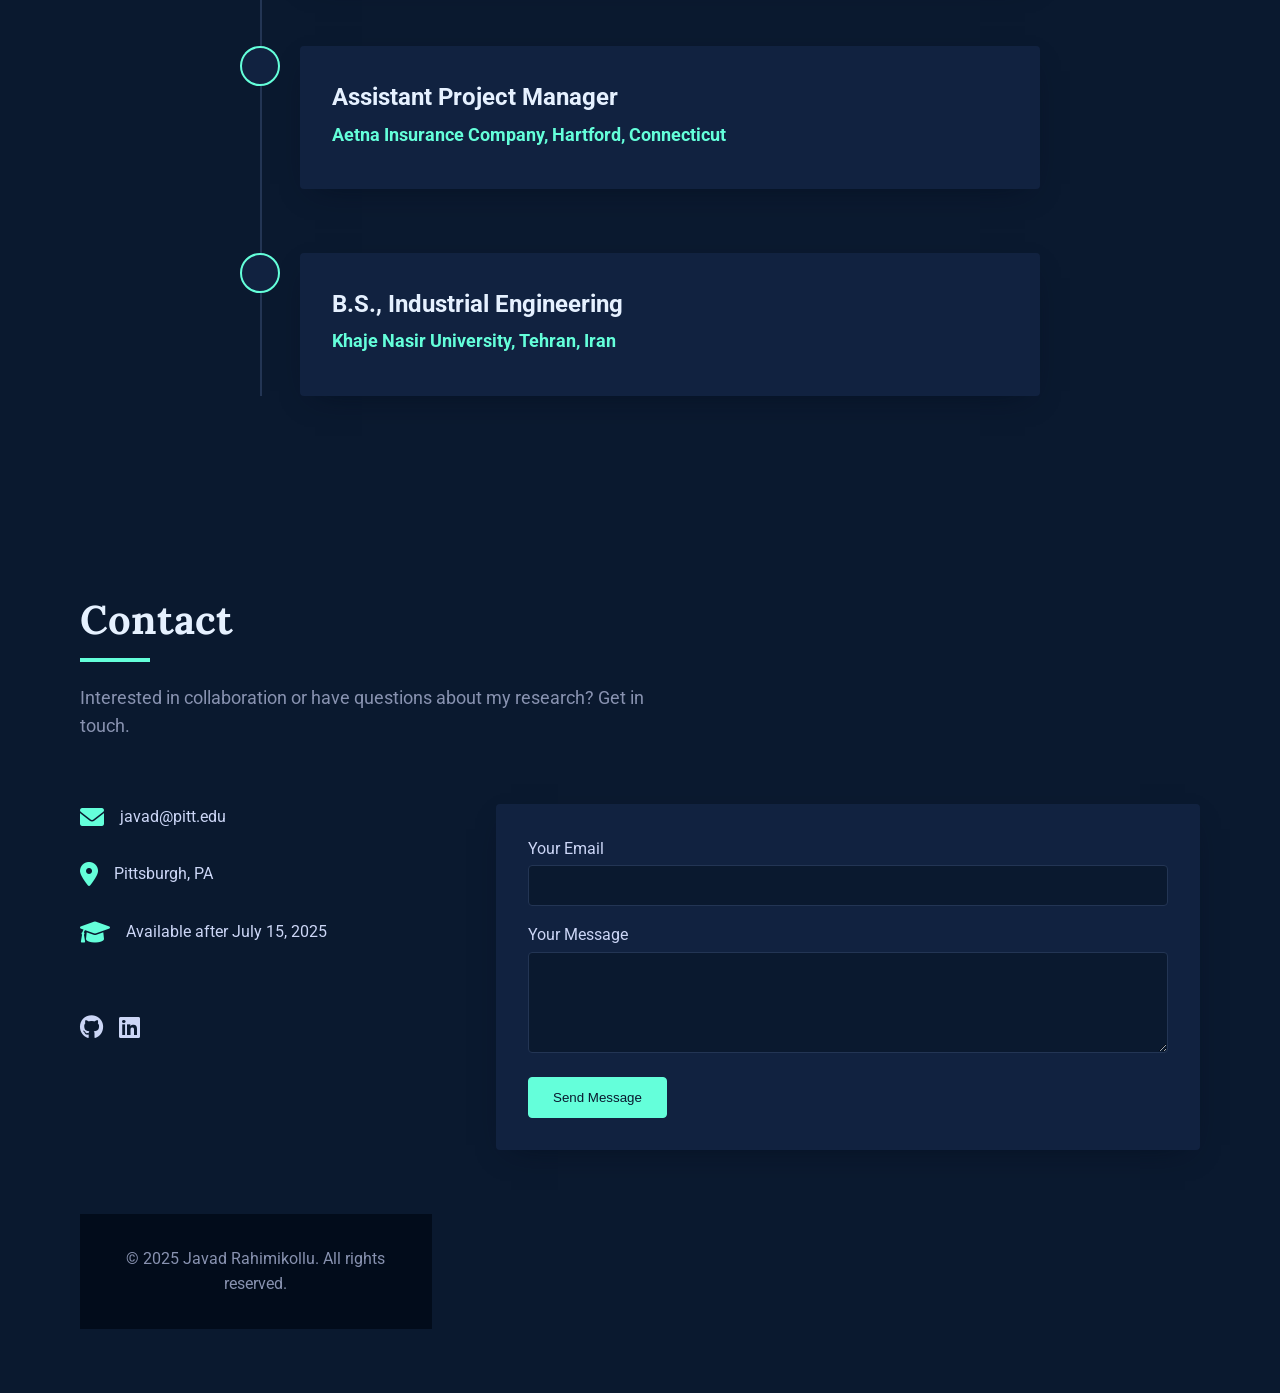
==== commit a0a7b4c8: "Change title from Statistical Machine Learning to Interpretable AI/ML" ====
--- a/index.html
+++ b/index.html
@@ -3,17 +3,17 @@
 <html lang="en">
 <head>
     <!-- Google tag (gtag.js) -->
-<script async src="https://www.googletagmanager.com/gtag/js?id=G-7Z4J2TLZL6"></script>
+<script async src="https://www.googletagmanager.com/gtag/js?id=G-SYWCM6HNVH"></script>
 <script>
   window.dataLayer = window.dataLayer || [];
   function gtag(){dataLayer.push(arguments);}
   gtag('js', new Date());
 
-  gtag('config', 'G-7Z4J2TLZL6');
+  gtag('config', 'G-SYWCM6HNVH');
 </script>
     <meta charset="UTF-8">
     <meta name="viewport" content="width=device-width, initial-scale=1.0">
-    <title>Javad Rahimikollu | Statistical Machine Learning</title>
+    <title>Javad Rahimikollu | Interpretable AI/ML</title>
     <link rel="stylesheet" href="https://cdnjs.cloudflare.com/ajax/libs/font-awesome/6.0.0/css/all.min.css">
     <link rel="stylesheet" href="assets/css/styles.css">
     <link rel="stylesheet" href="assets/css/responsive.css">
@@ -59,7 +59,7 @@
             <div class="hero">
                 <div class="hero-content">
                     <h1>Javad Rahimikollu</h1>
-                    <h2>Statistical Machine Learning</h2>
+                    <h2>Interpretable AI/ML</h2>
                     <p class="lead">Machine Learning in Healthcare | Computational Biology PhD Candidate | Published in Science & Nature Methods</p>
                     <p>Research Data Scientist with 10+ years of experience leading machine learning initiatives and predictive modeling in healthcare and biomedical domains.</p>
                     <div class="cta-buttons">
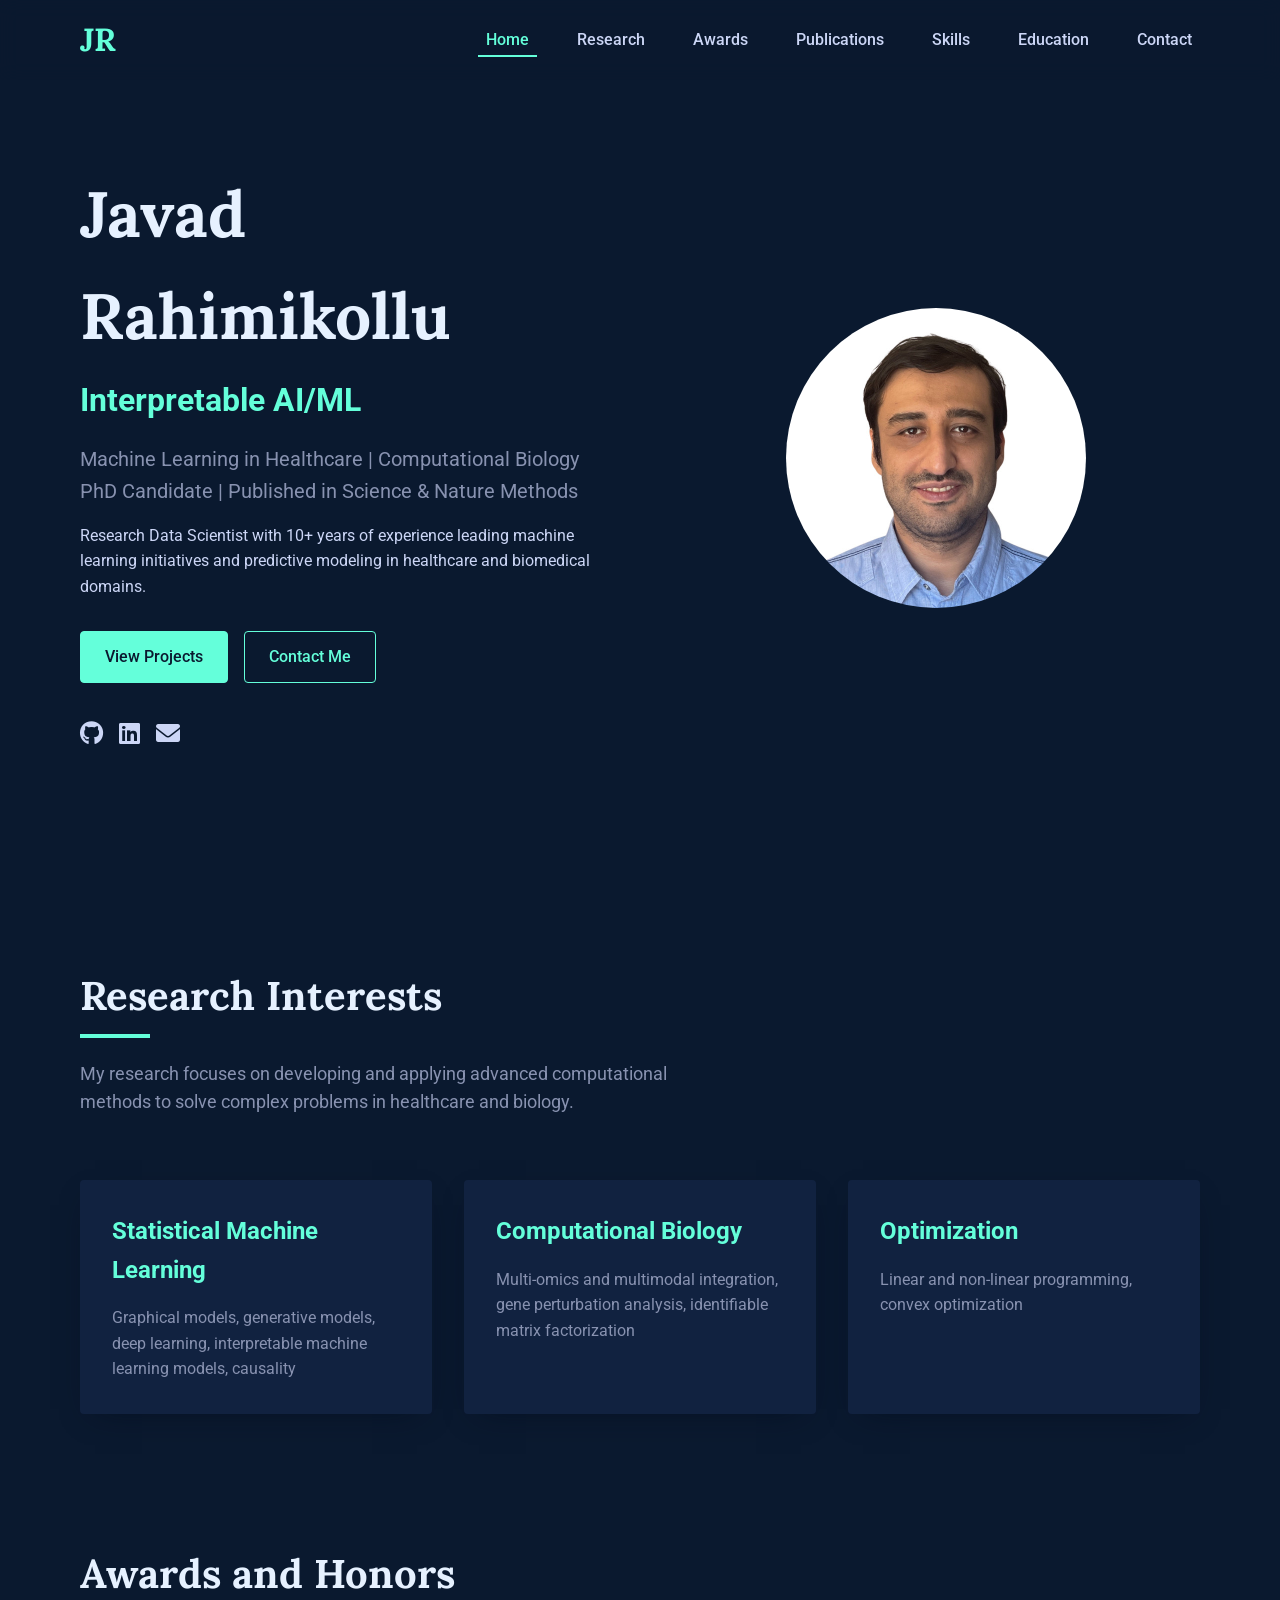
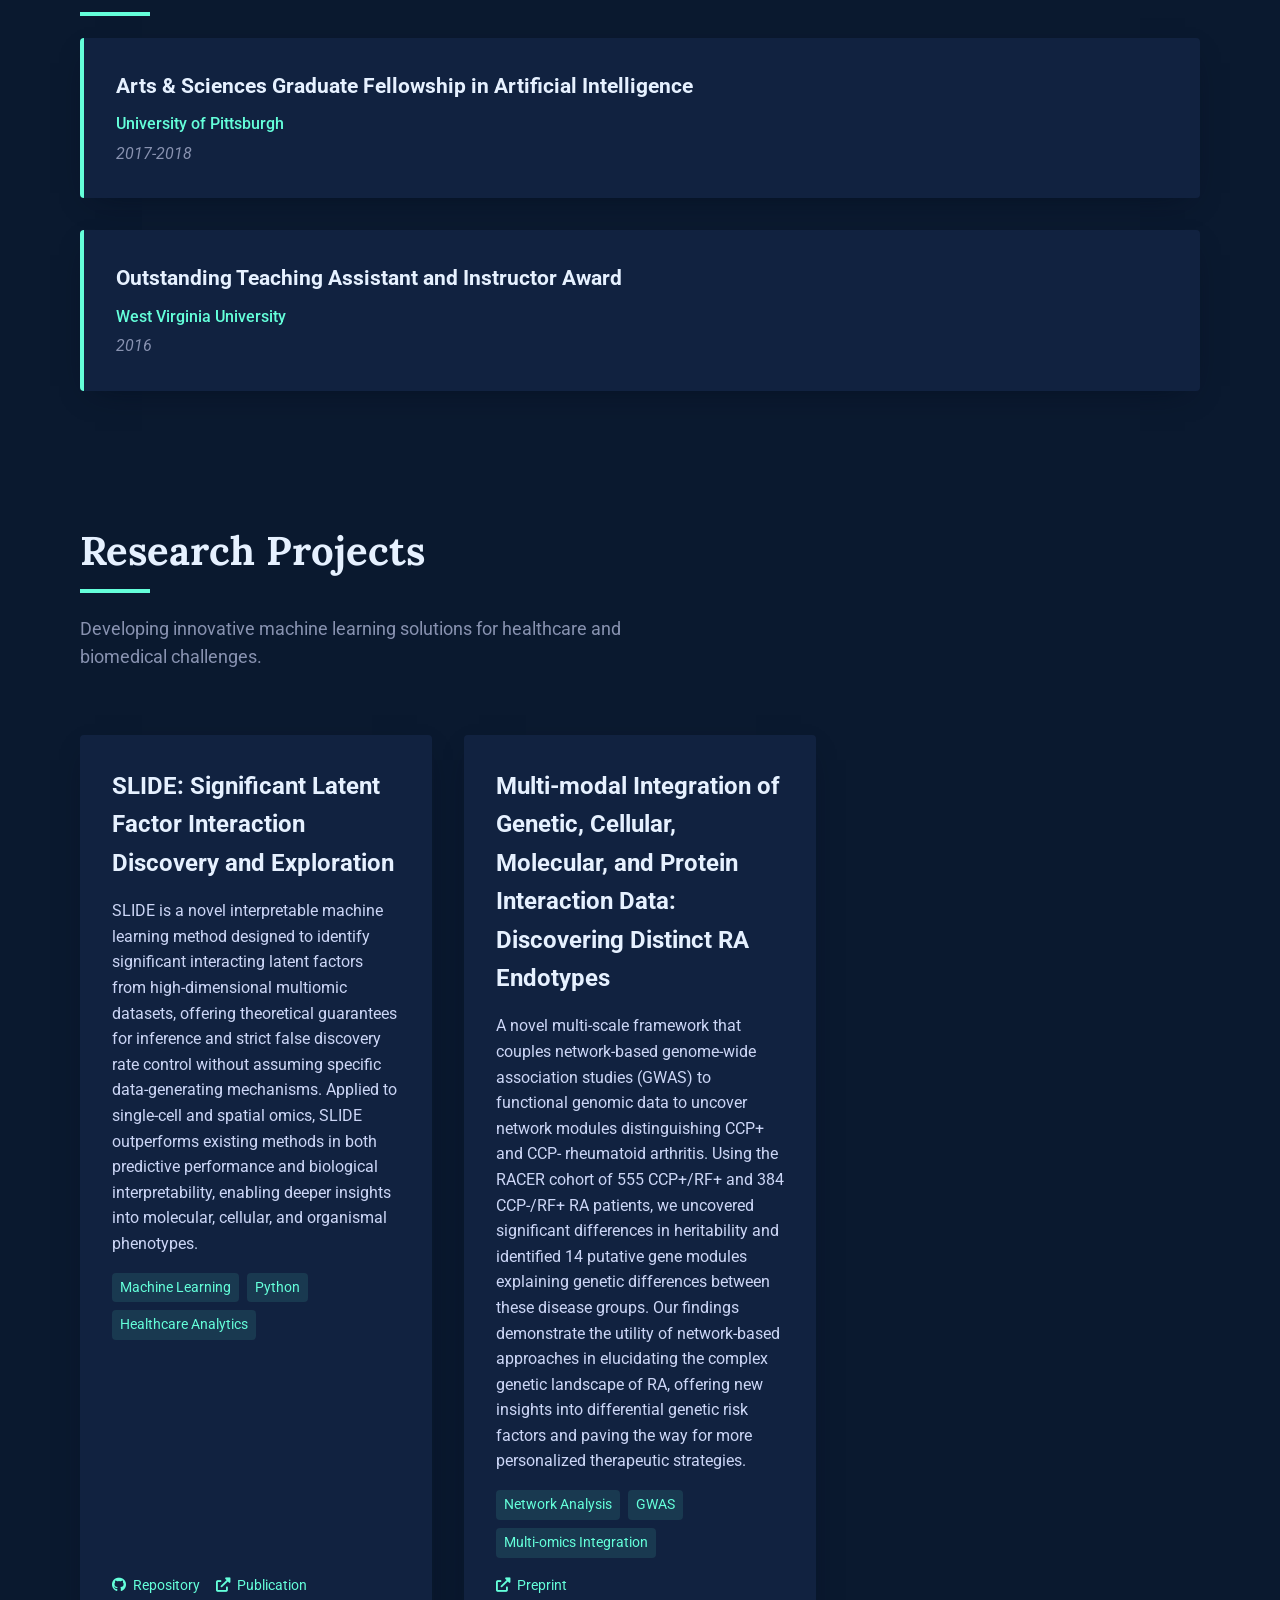
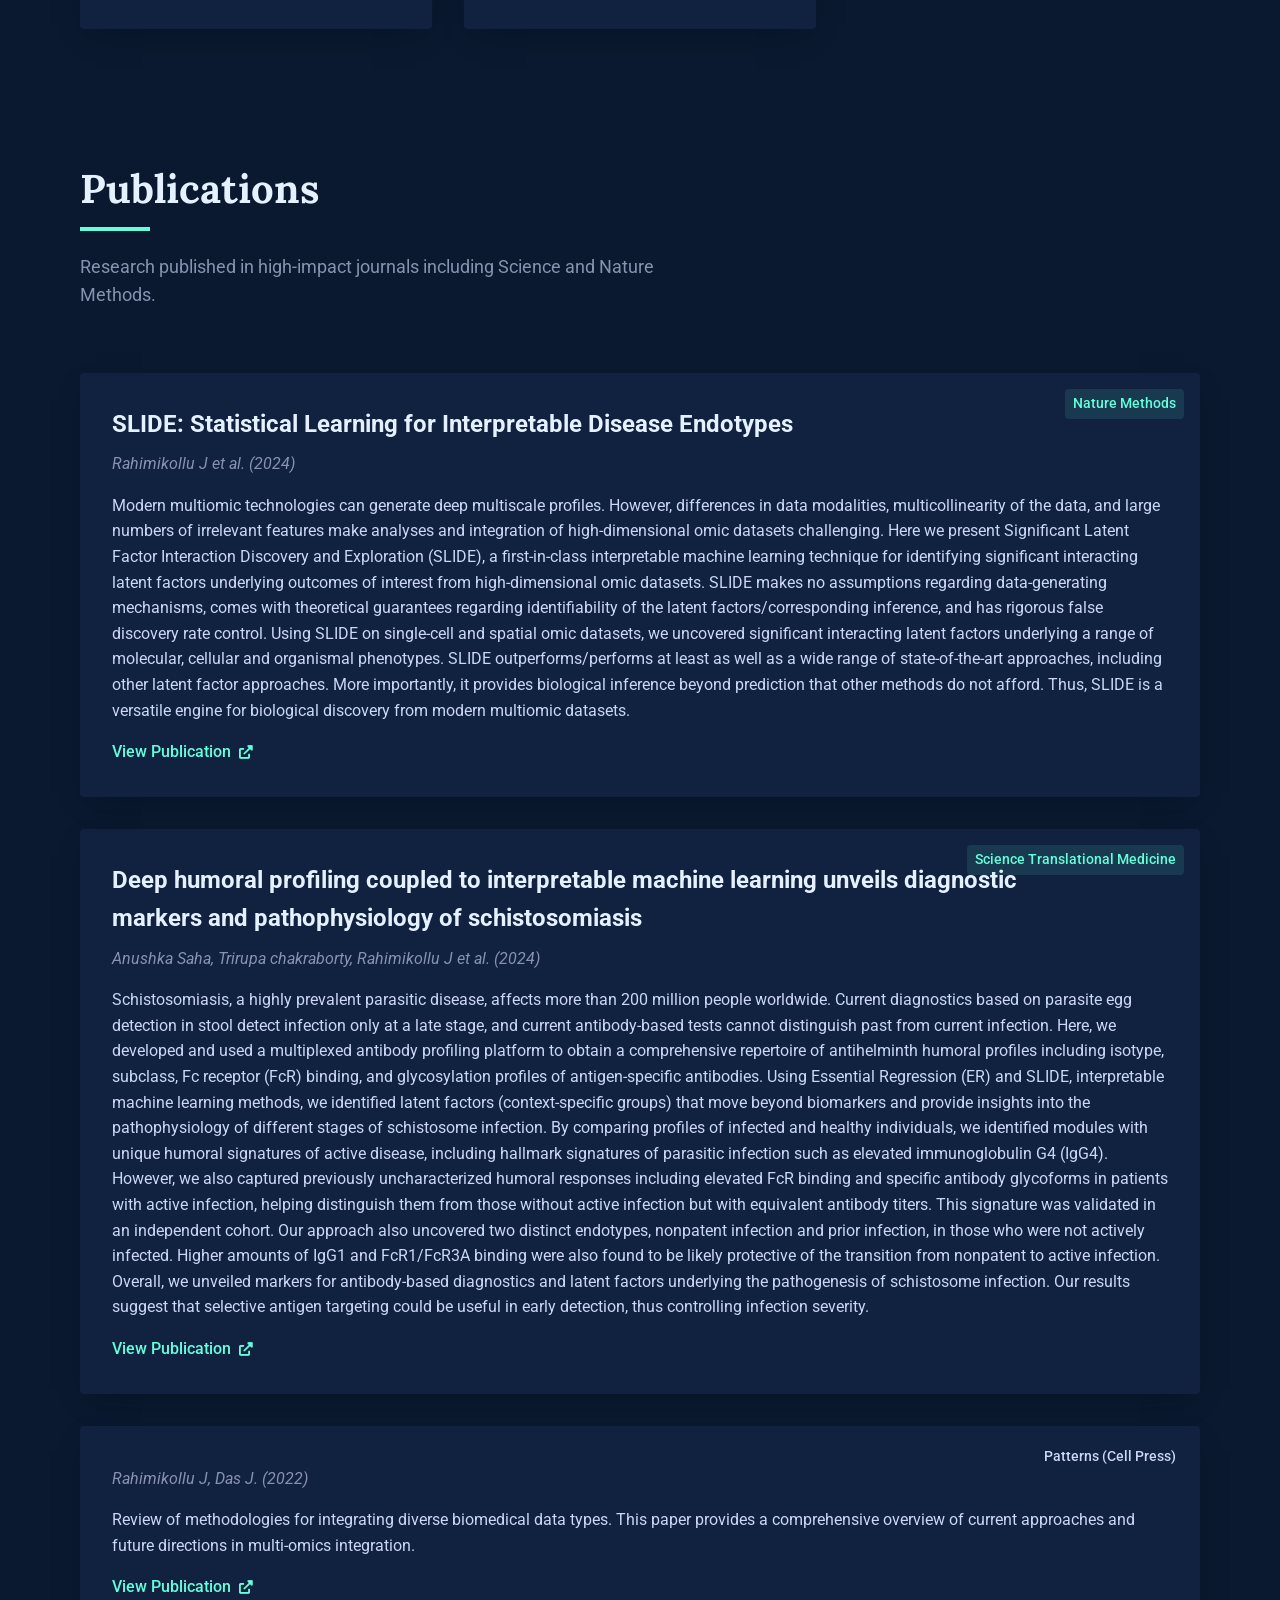
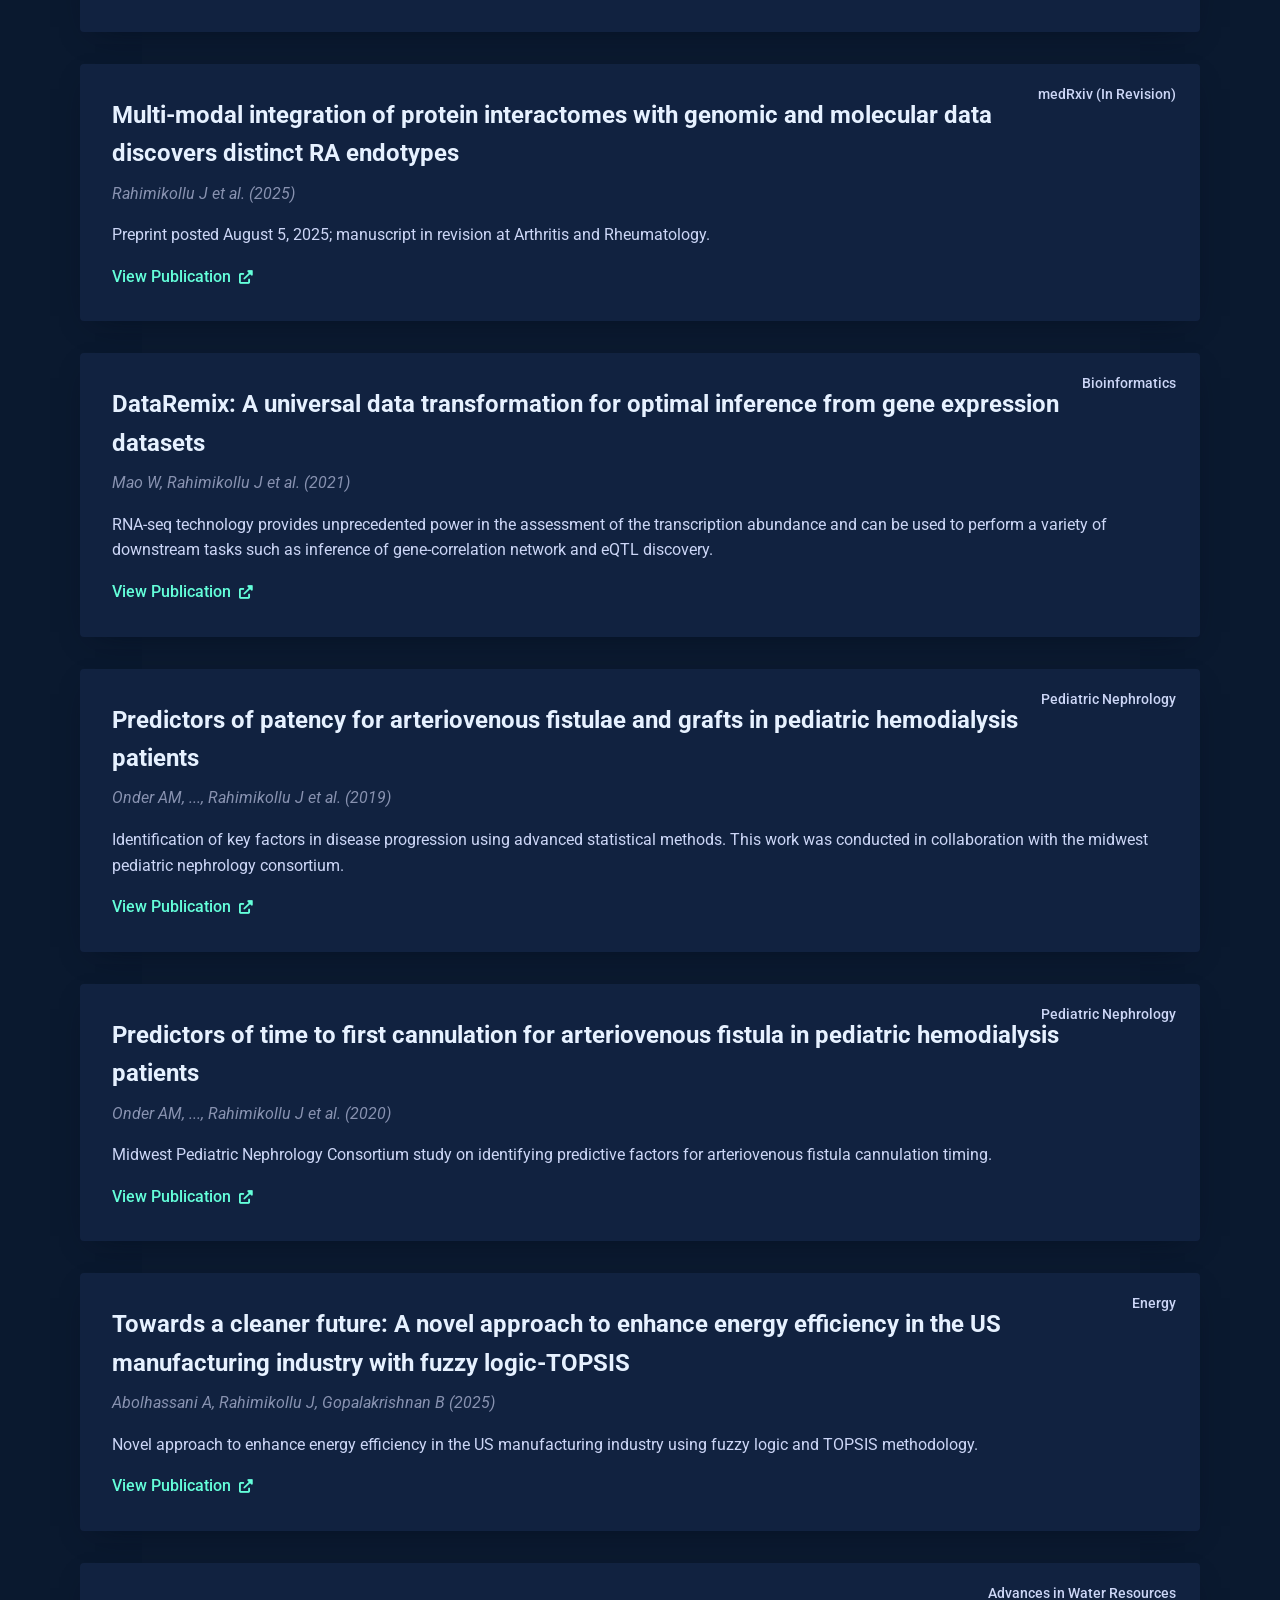
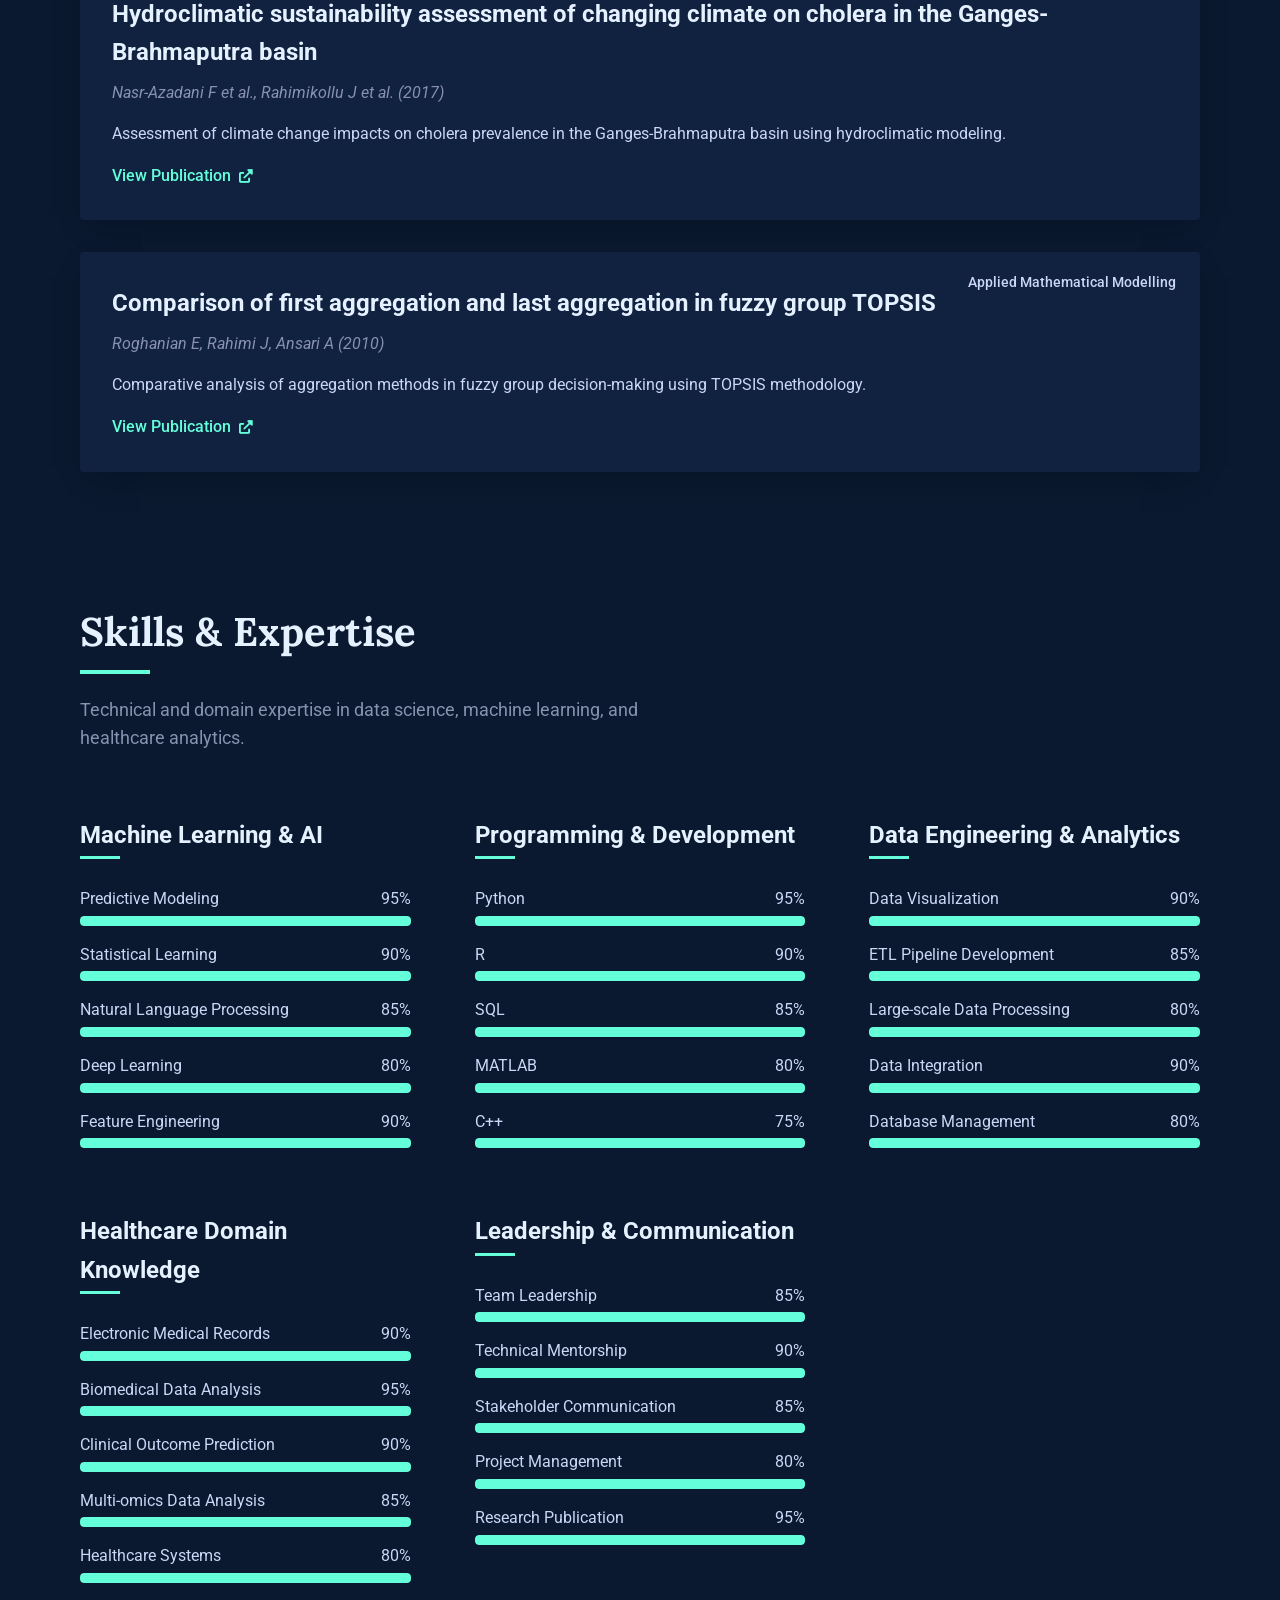
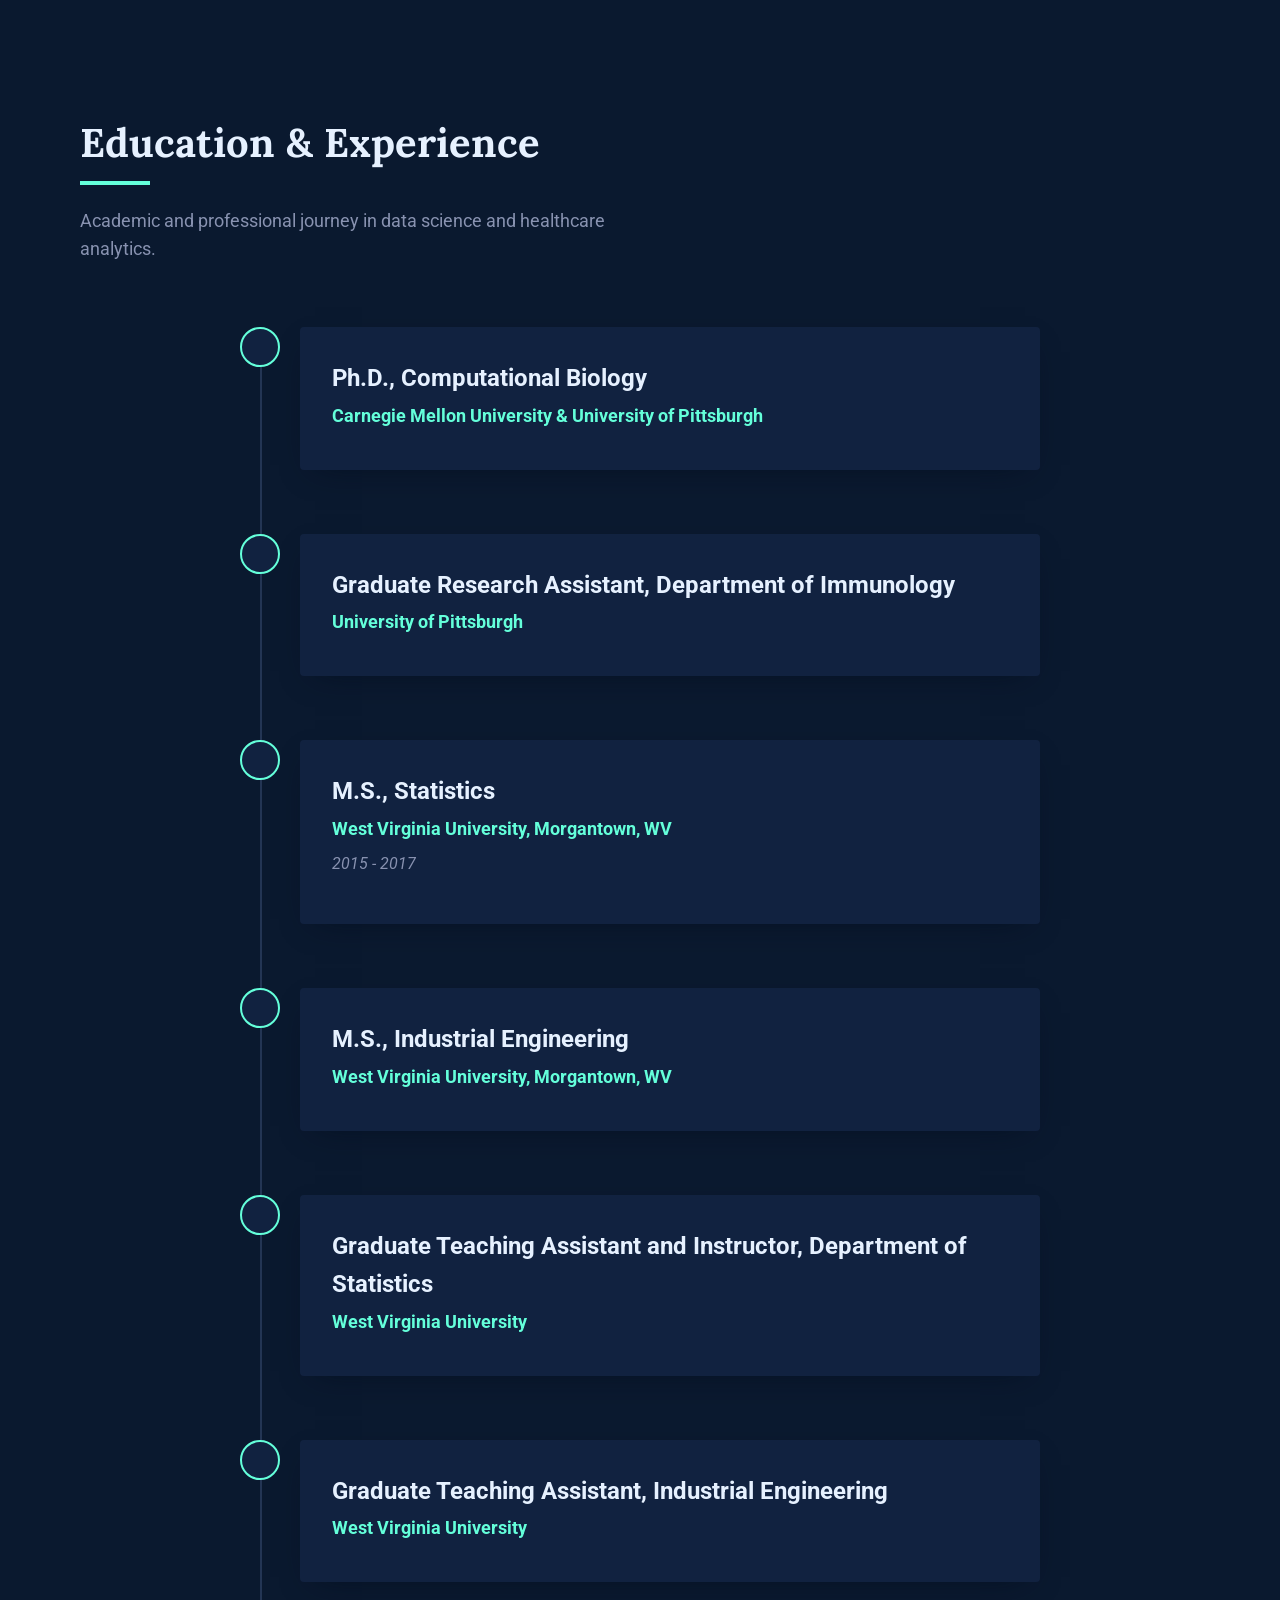
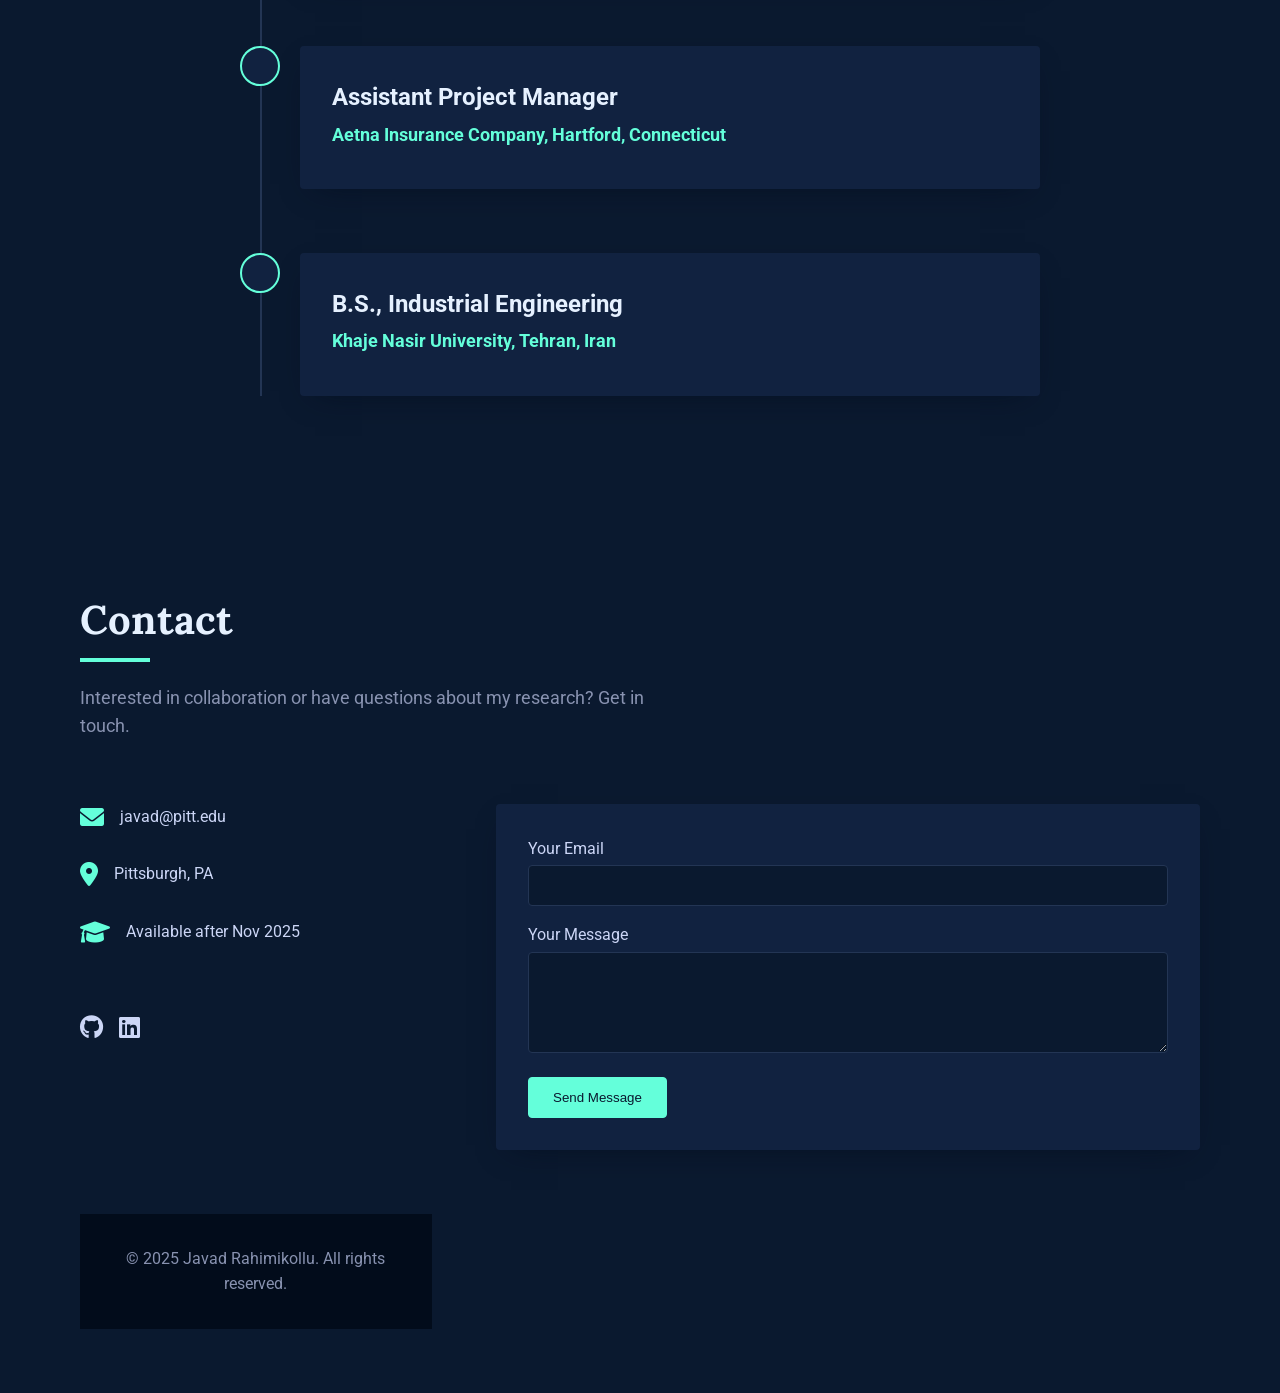
==== commit a5873ecd: "Update availability to after Nov 2025" ====
--- a/index.html
+++ b/index.html
@@ -618,7 +618,7 @@
                     </div>
                     <div class="contact-item">
                         <i class="fas fa-graduation-cap"></i>
-                        <p>Available after July 15, 2025</p>
+                        <p>Available after Nov 2025</p>
                     </div>
                     <div class="social-links">
                         <a href="https://github.com/jrahimik" target="_blank" aria-label="GitHub"><i class="fab fa-github"></i></a>
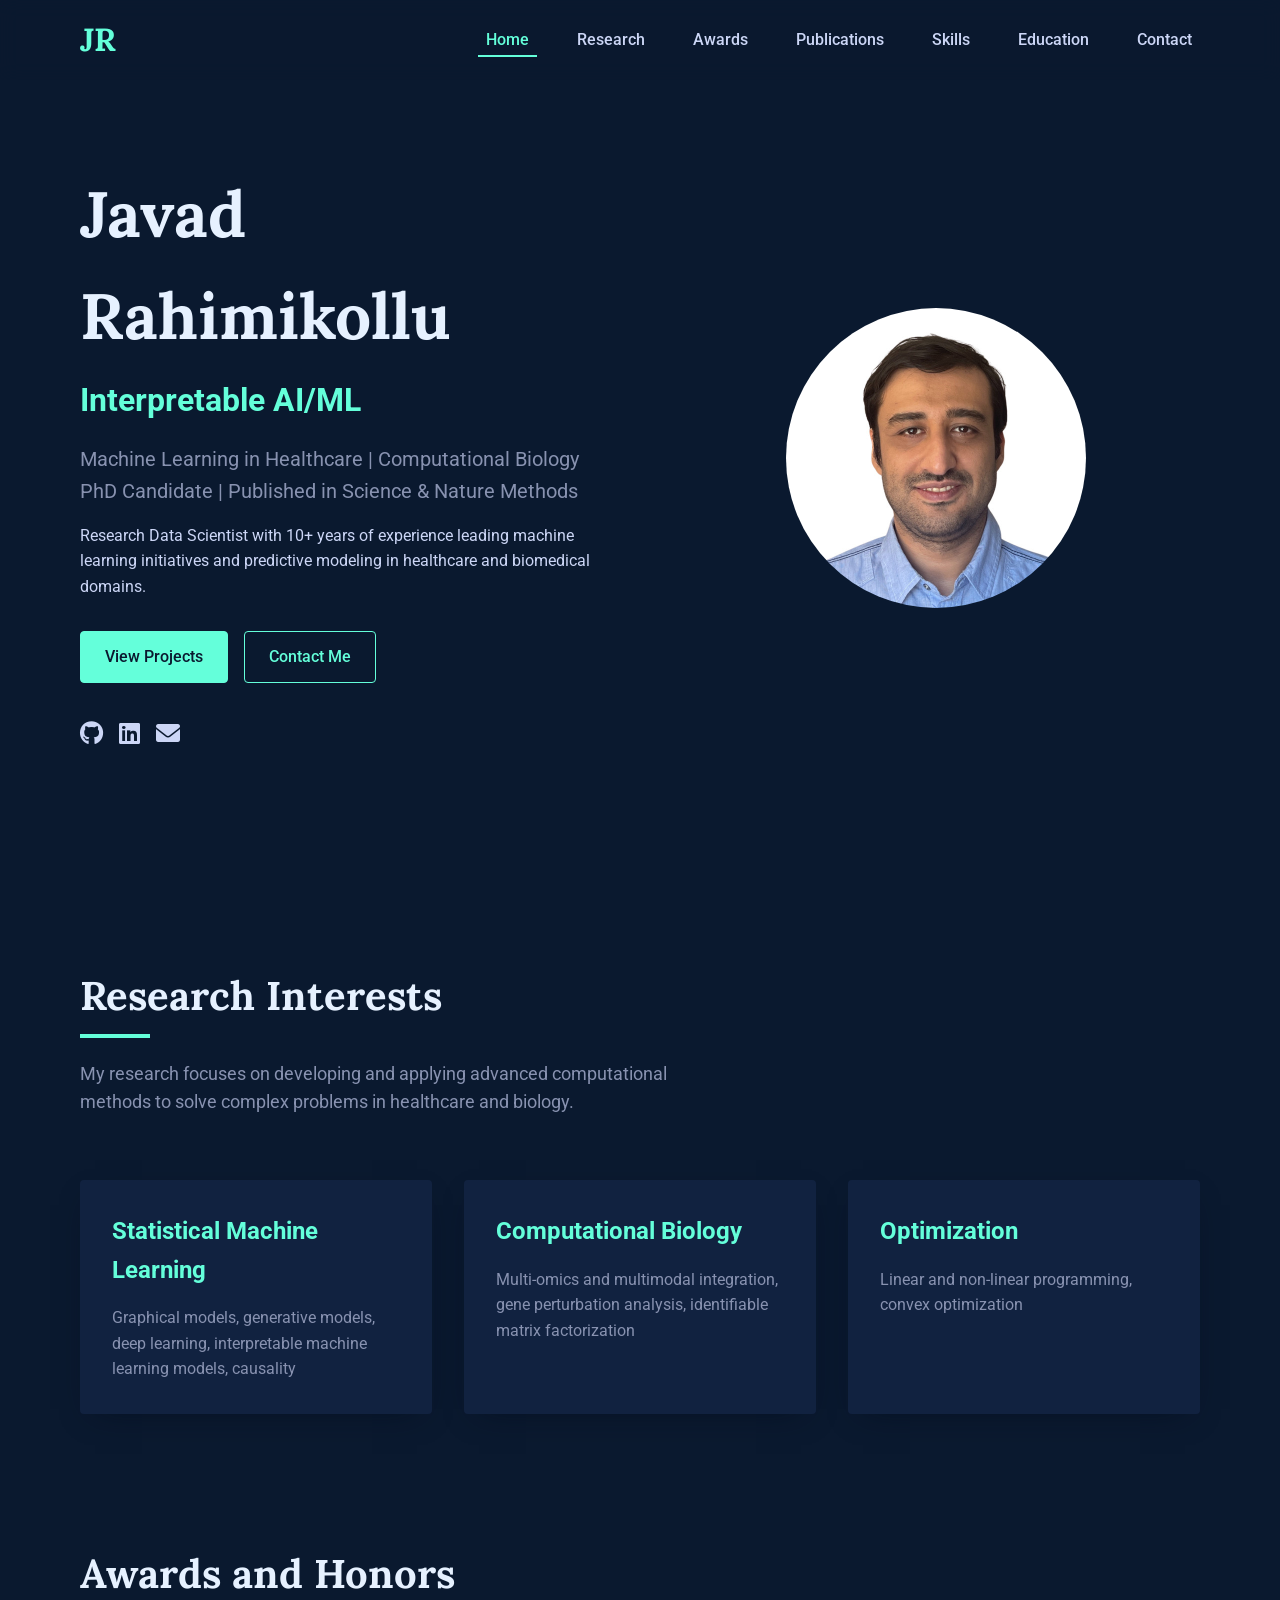
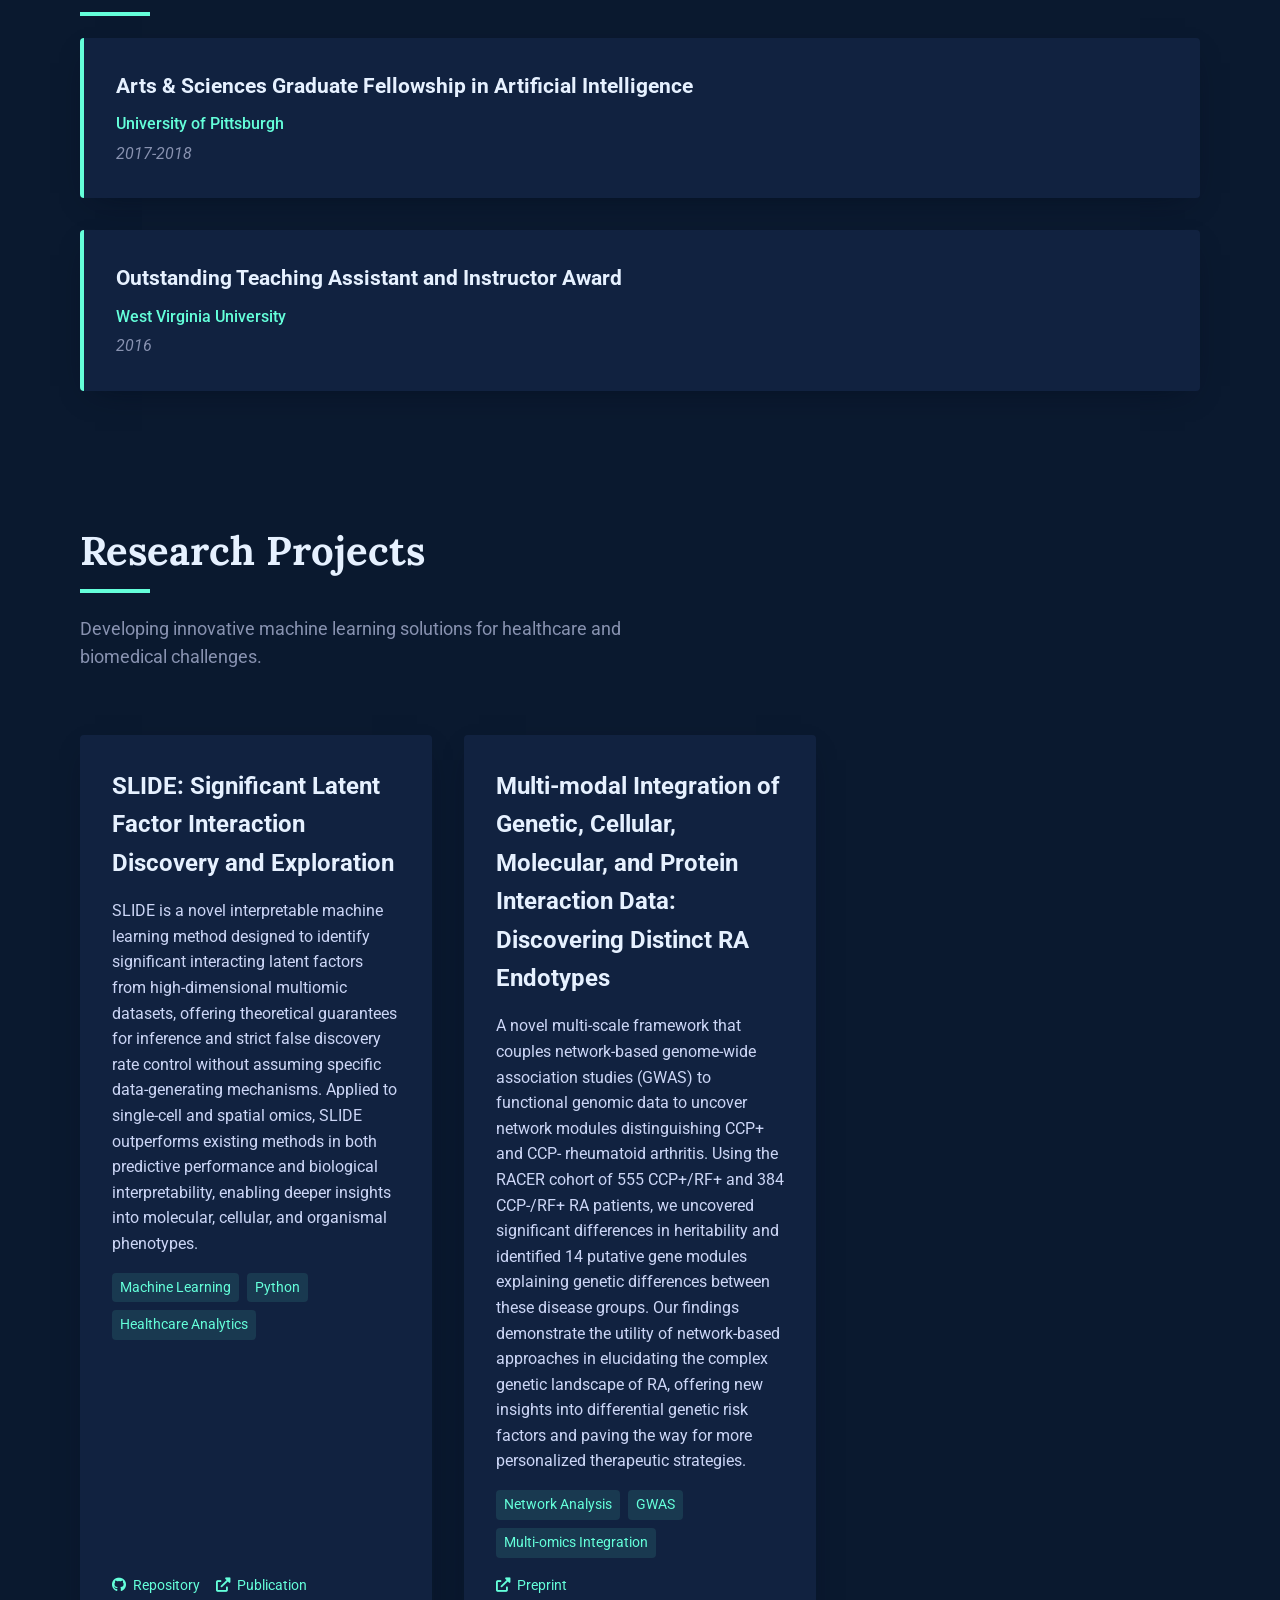
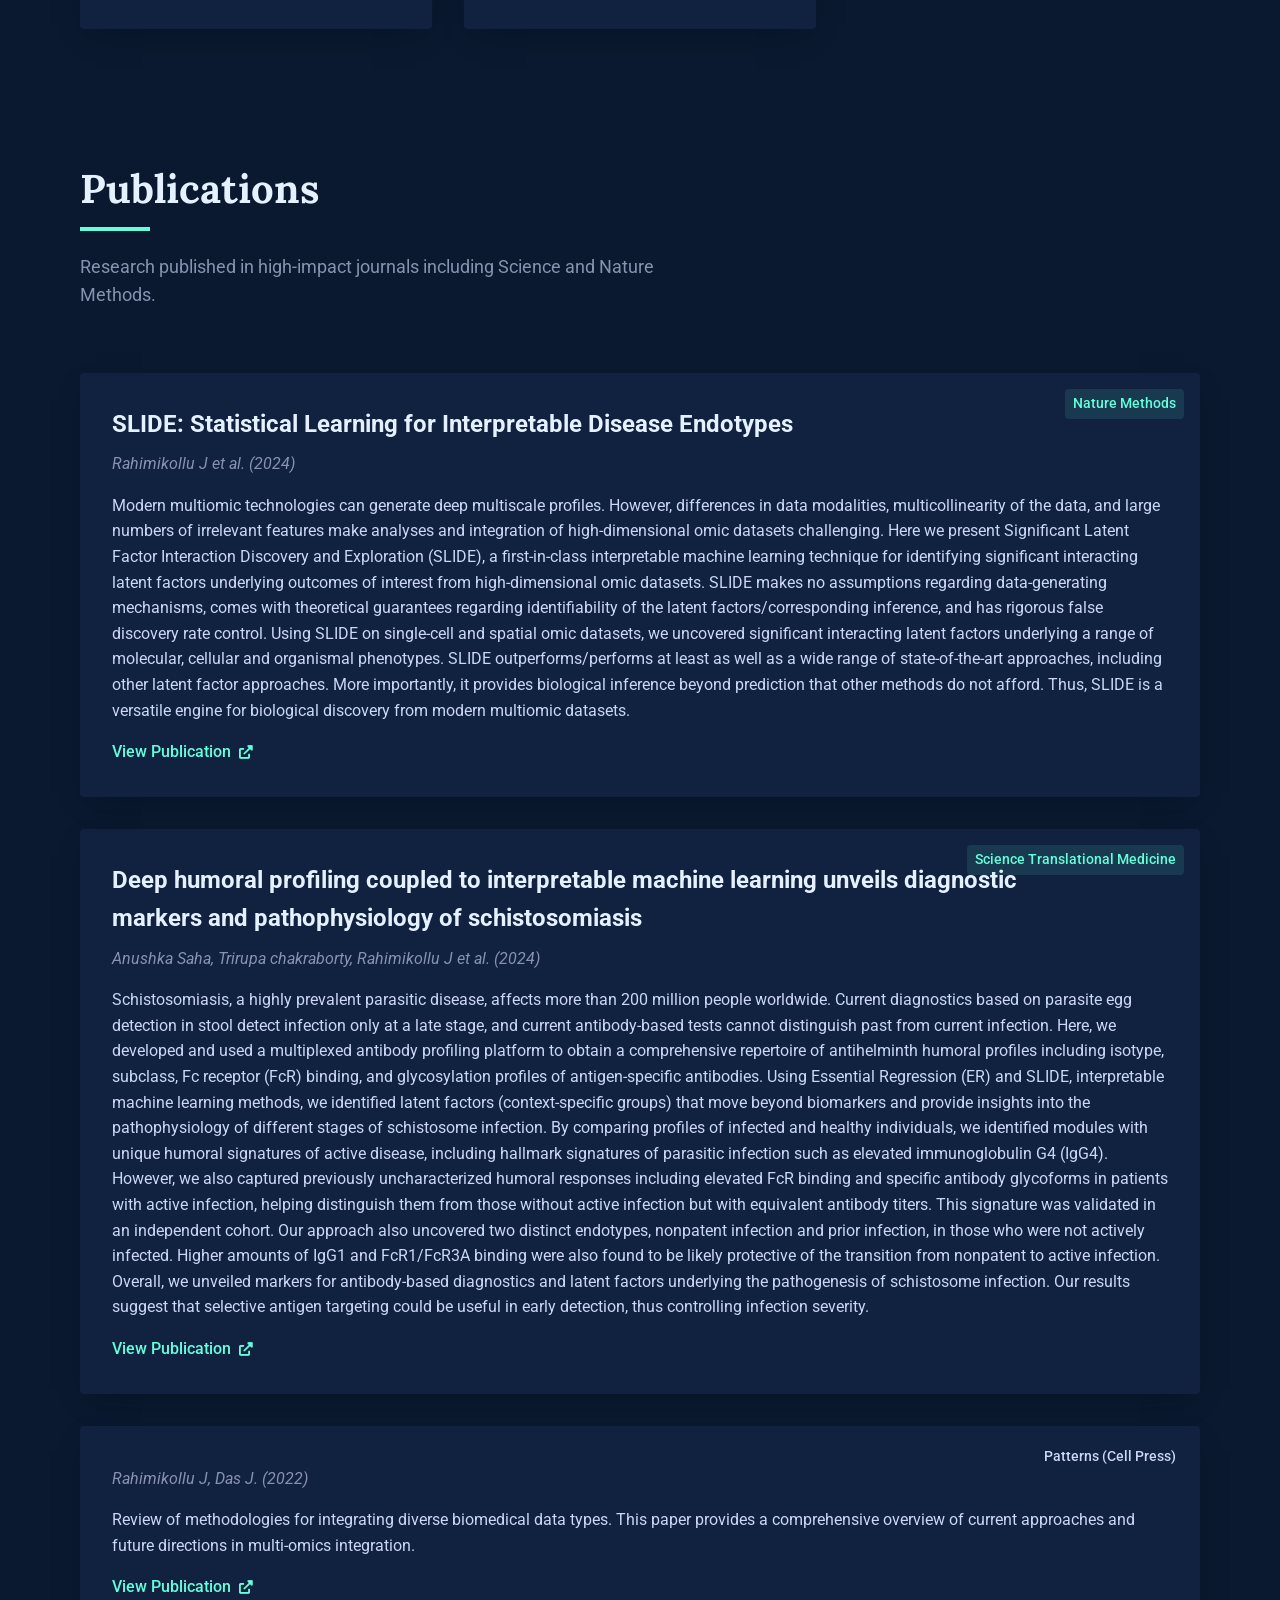
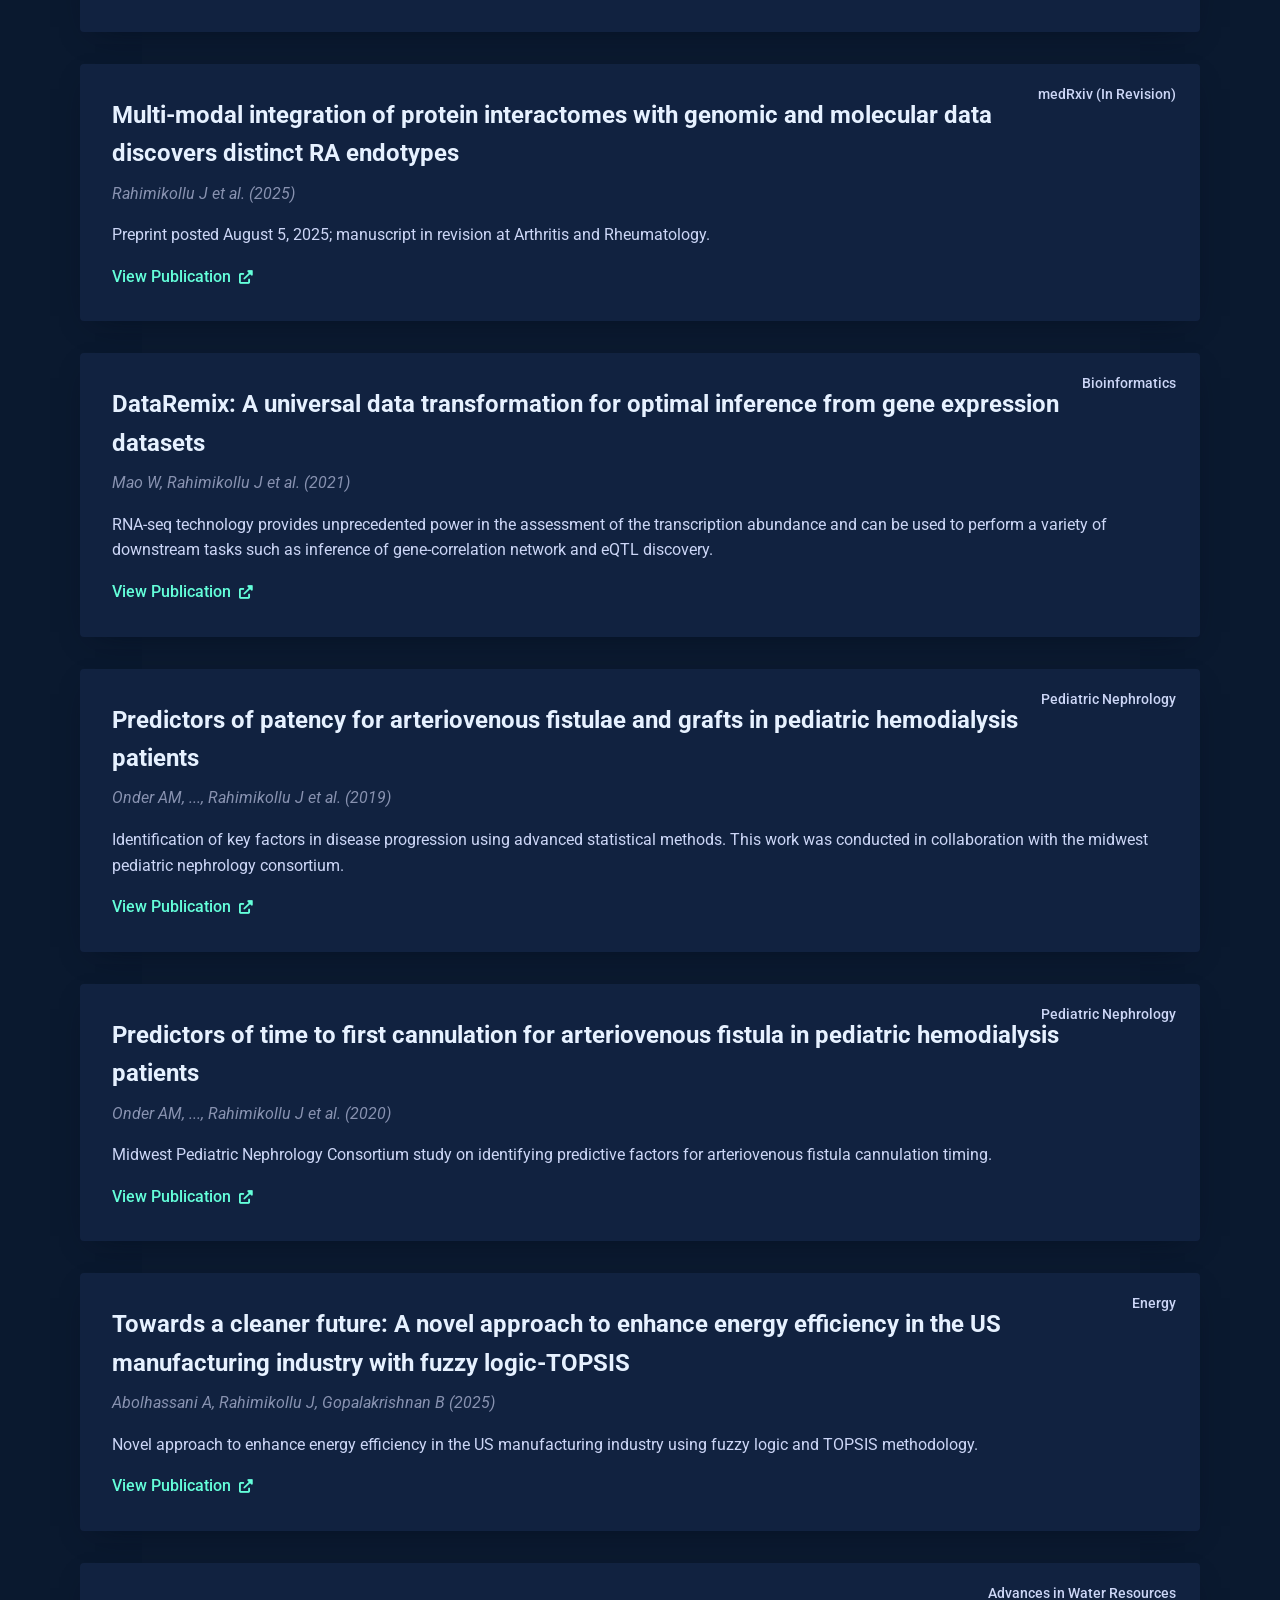
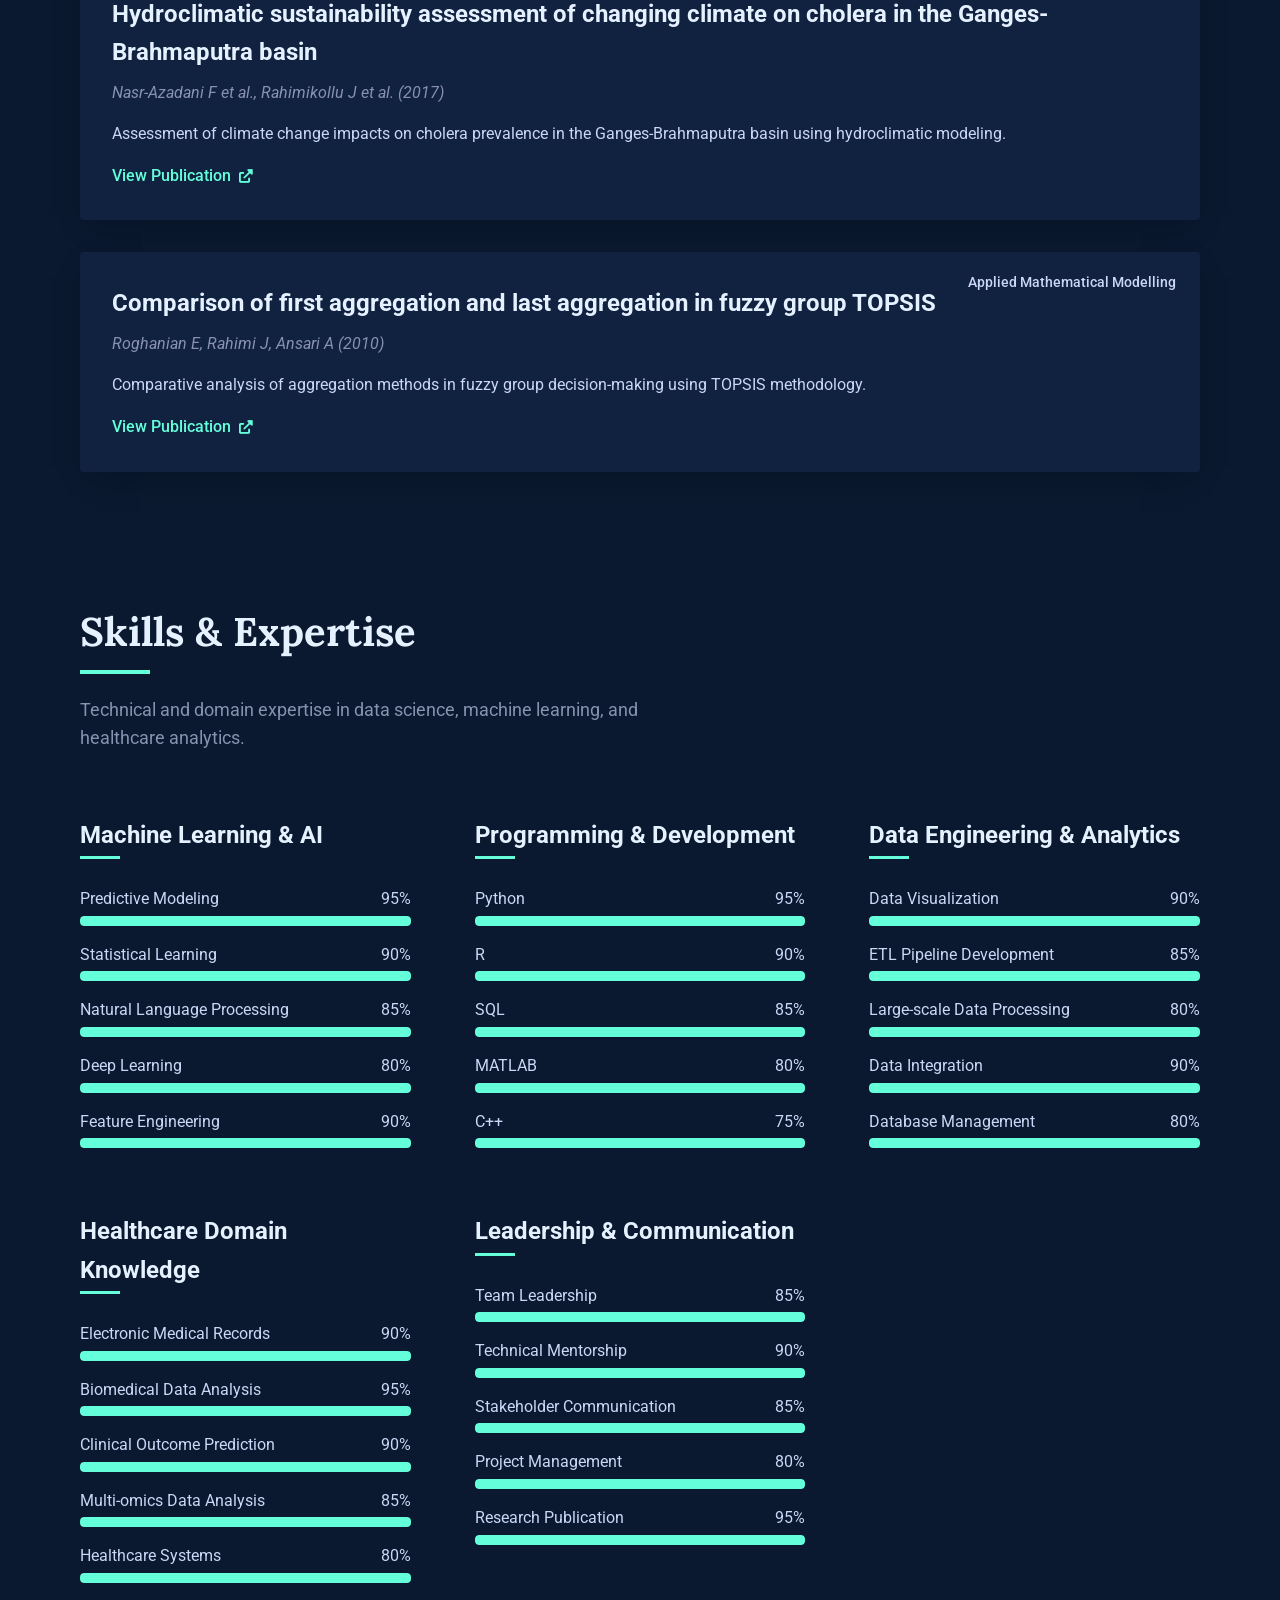
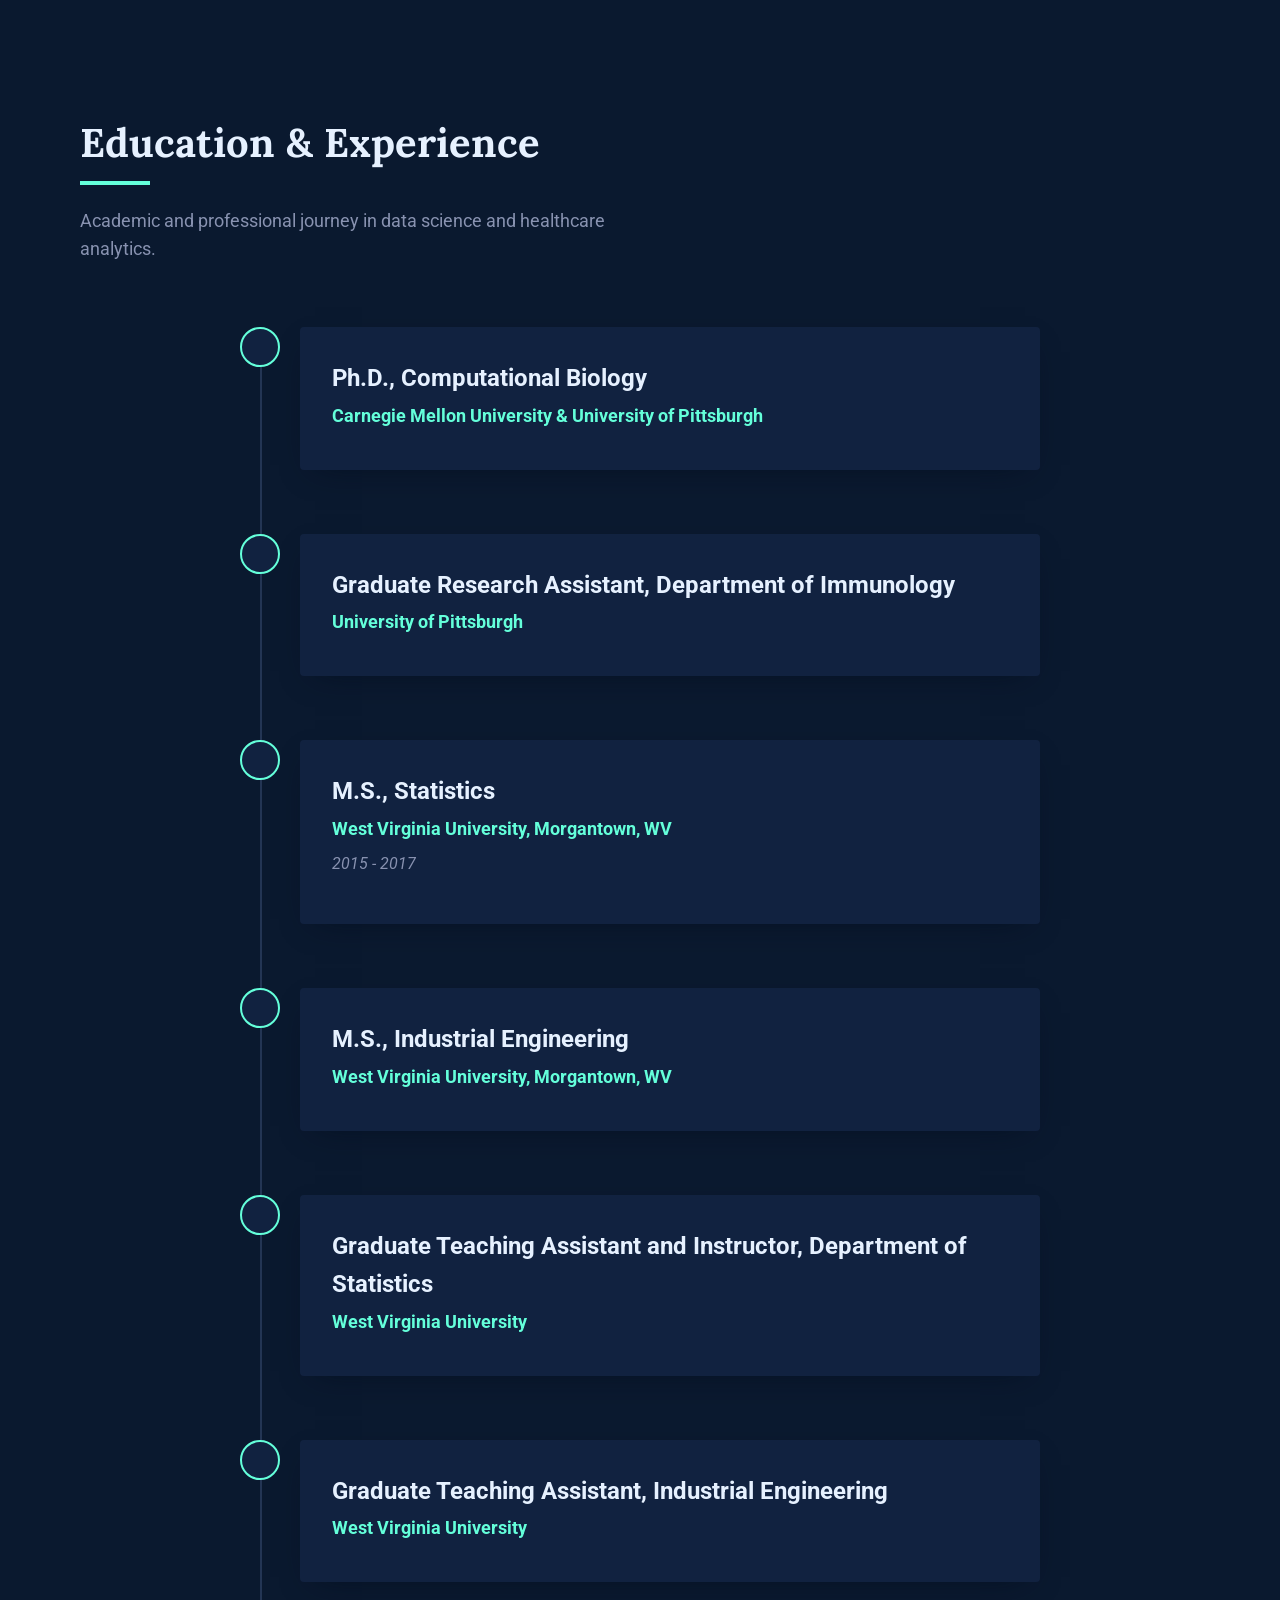
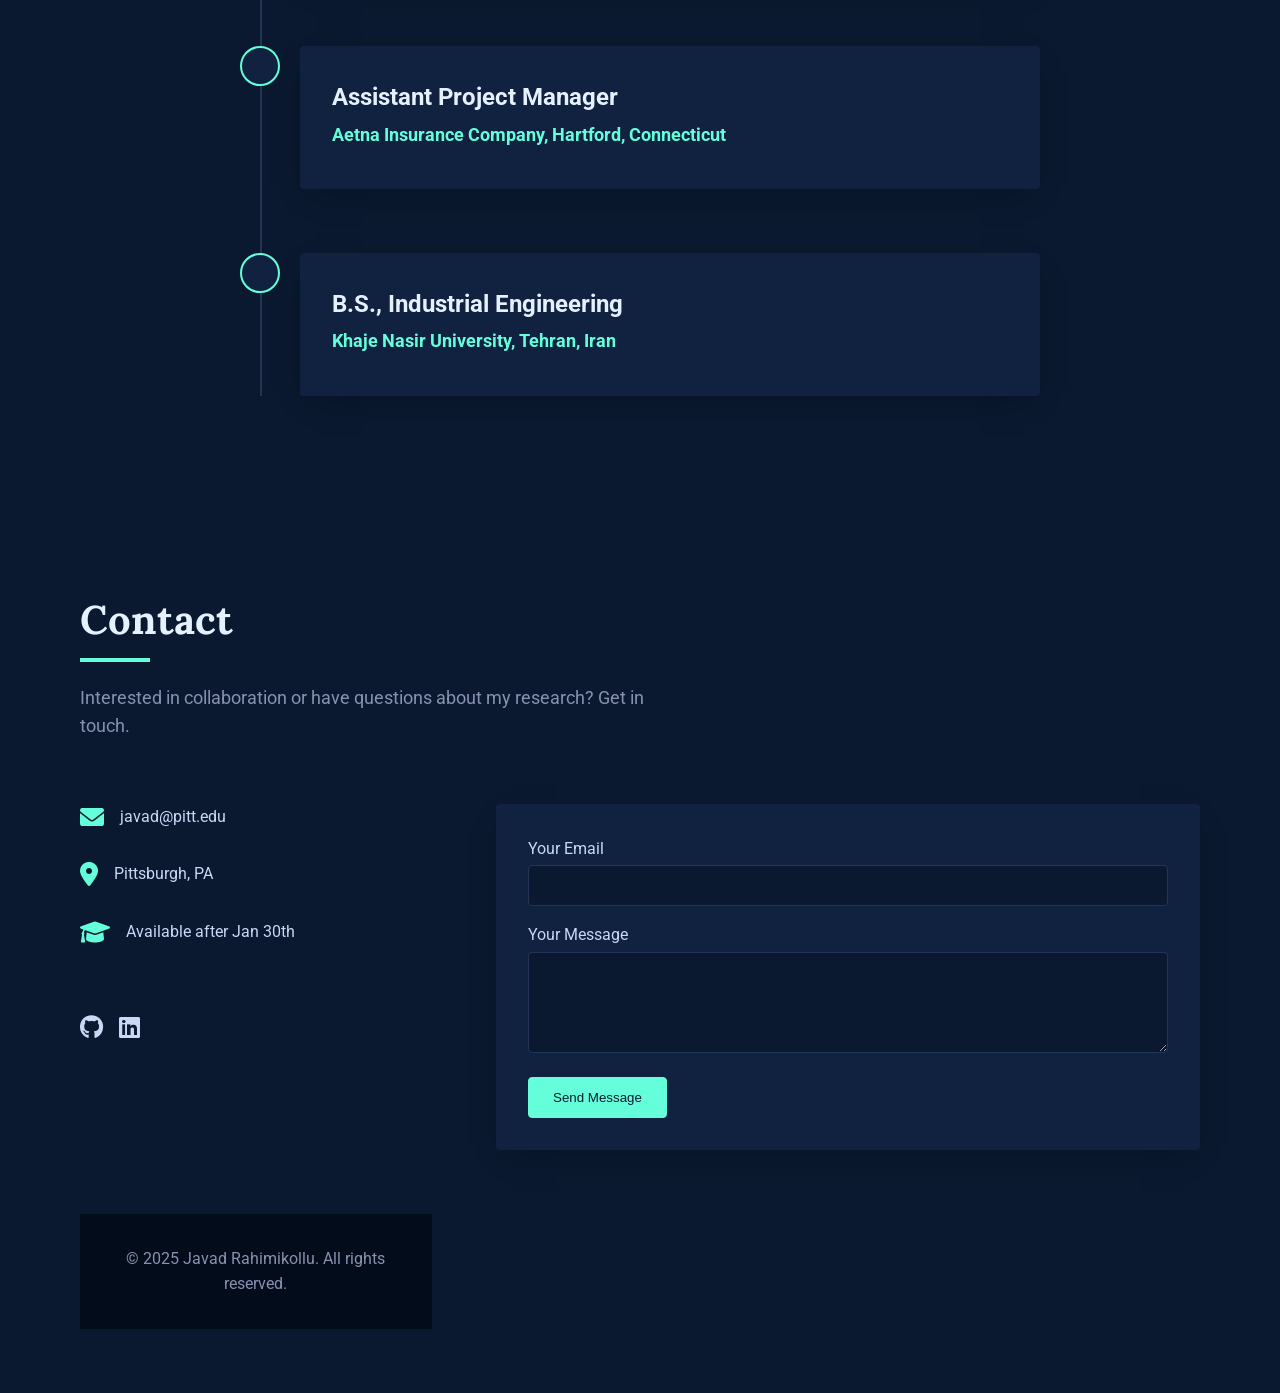
==== commit b02a065f: "Update availability to after Jan 30th" ====
--- a/index.html
+++ b/index.html
@@ -618,7 +618,7 @@
                     </div>
                     <div class="contact-item">
                         <i class="fas fa-graduation-cap"></i>
-                        <p>Available after Nov 2025</p>
+                        <p>Available after Jan 30th</p>
                     </div>
                     <div class="social-links">
                         <a href="https://github.com/jrahimik" target="_blank" aria-label="GitHub"><i class="fab fa-github"></i></a>
